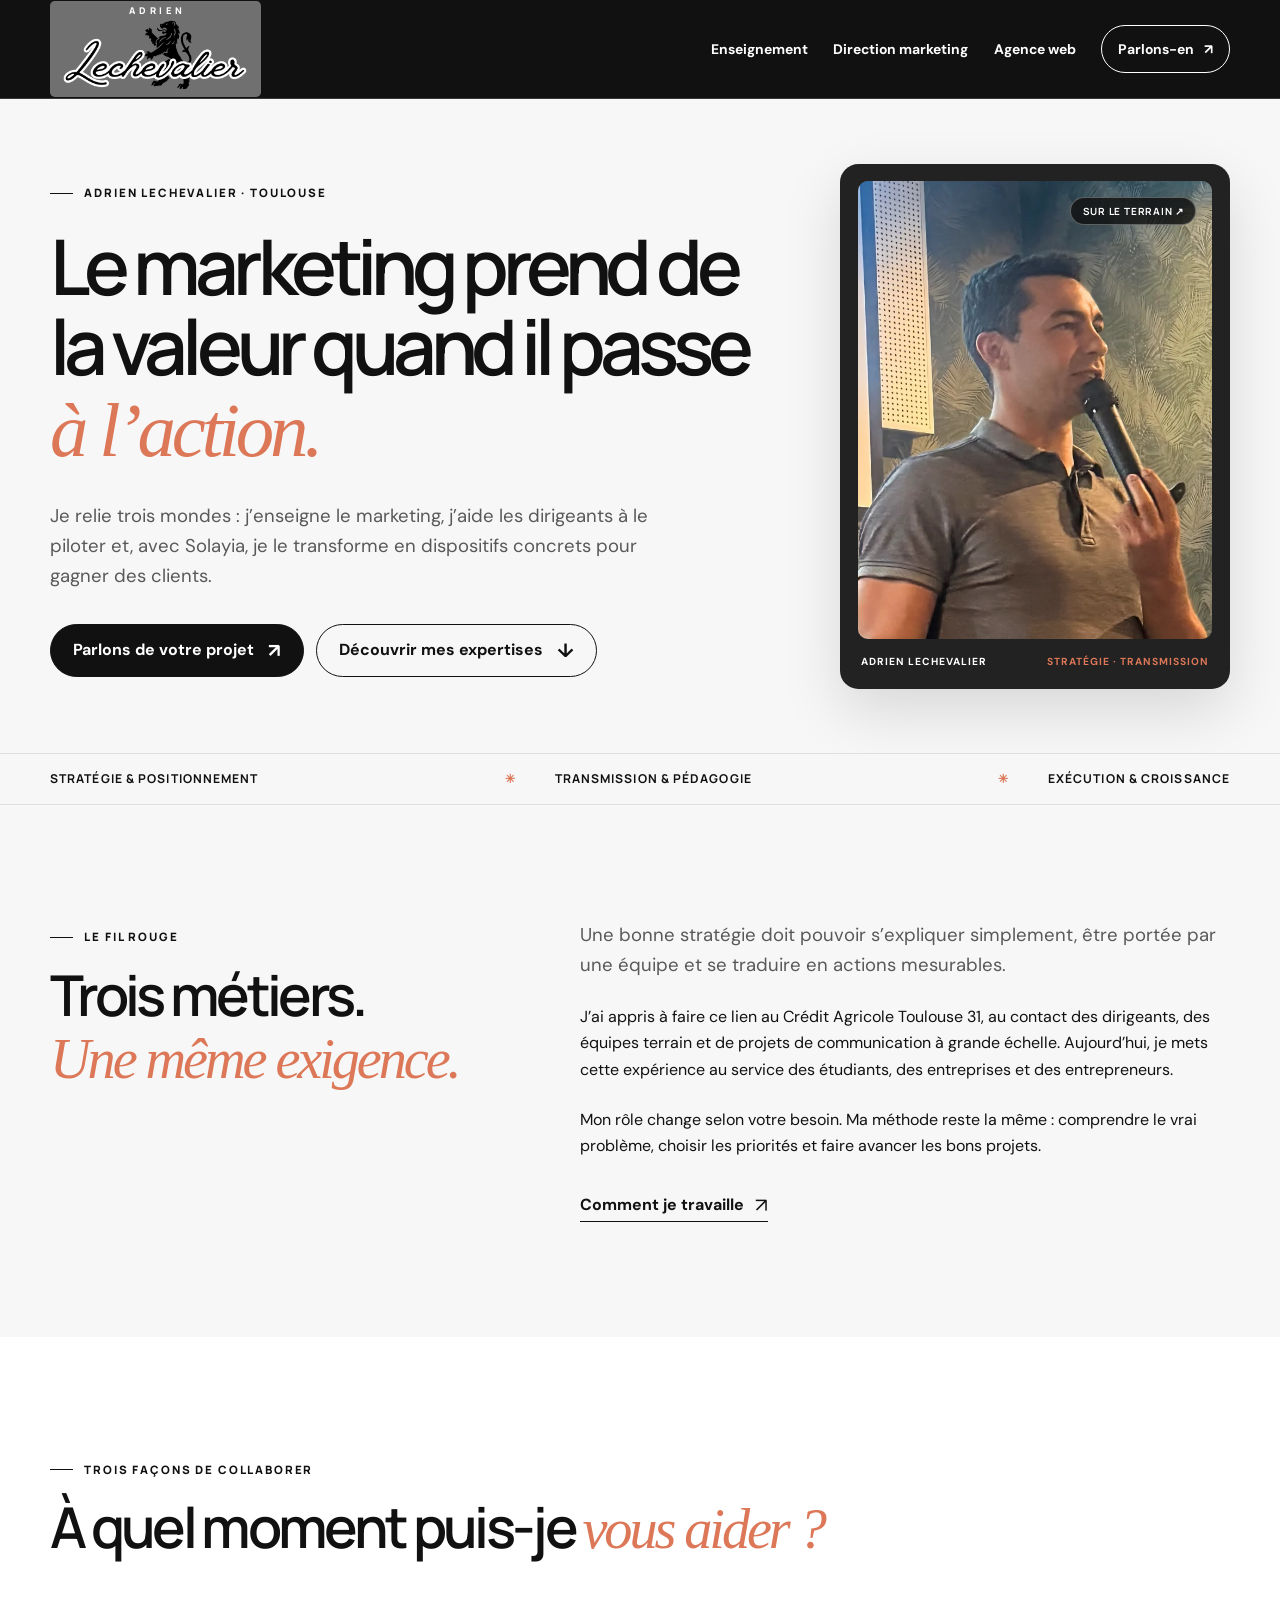
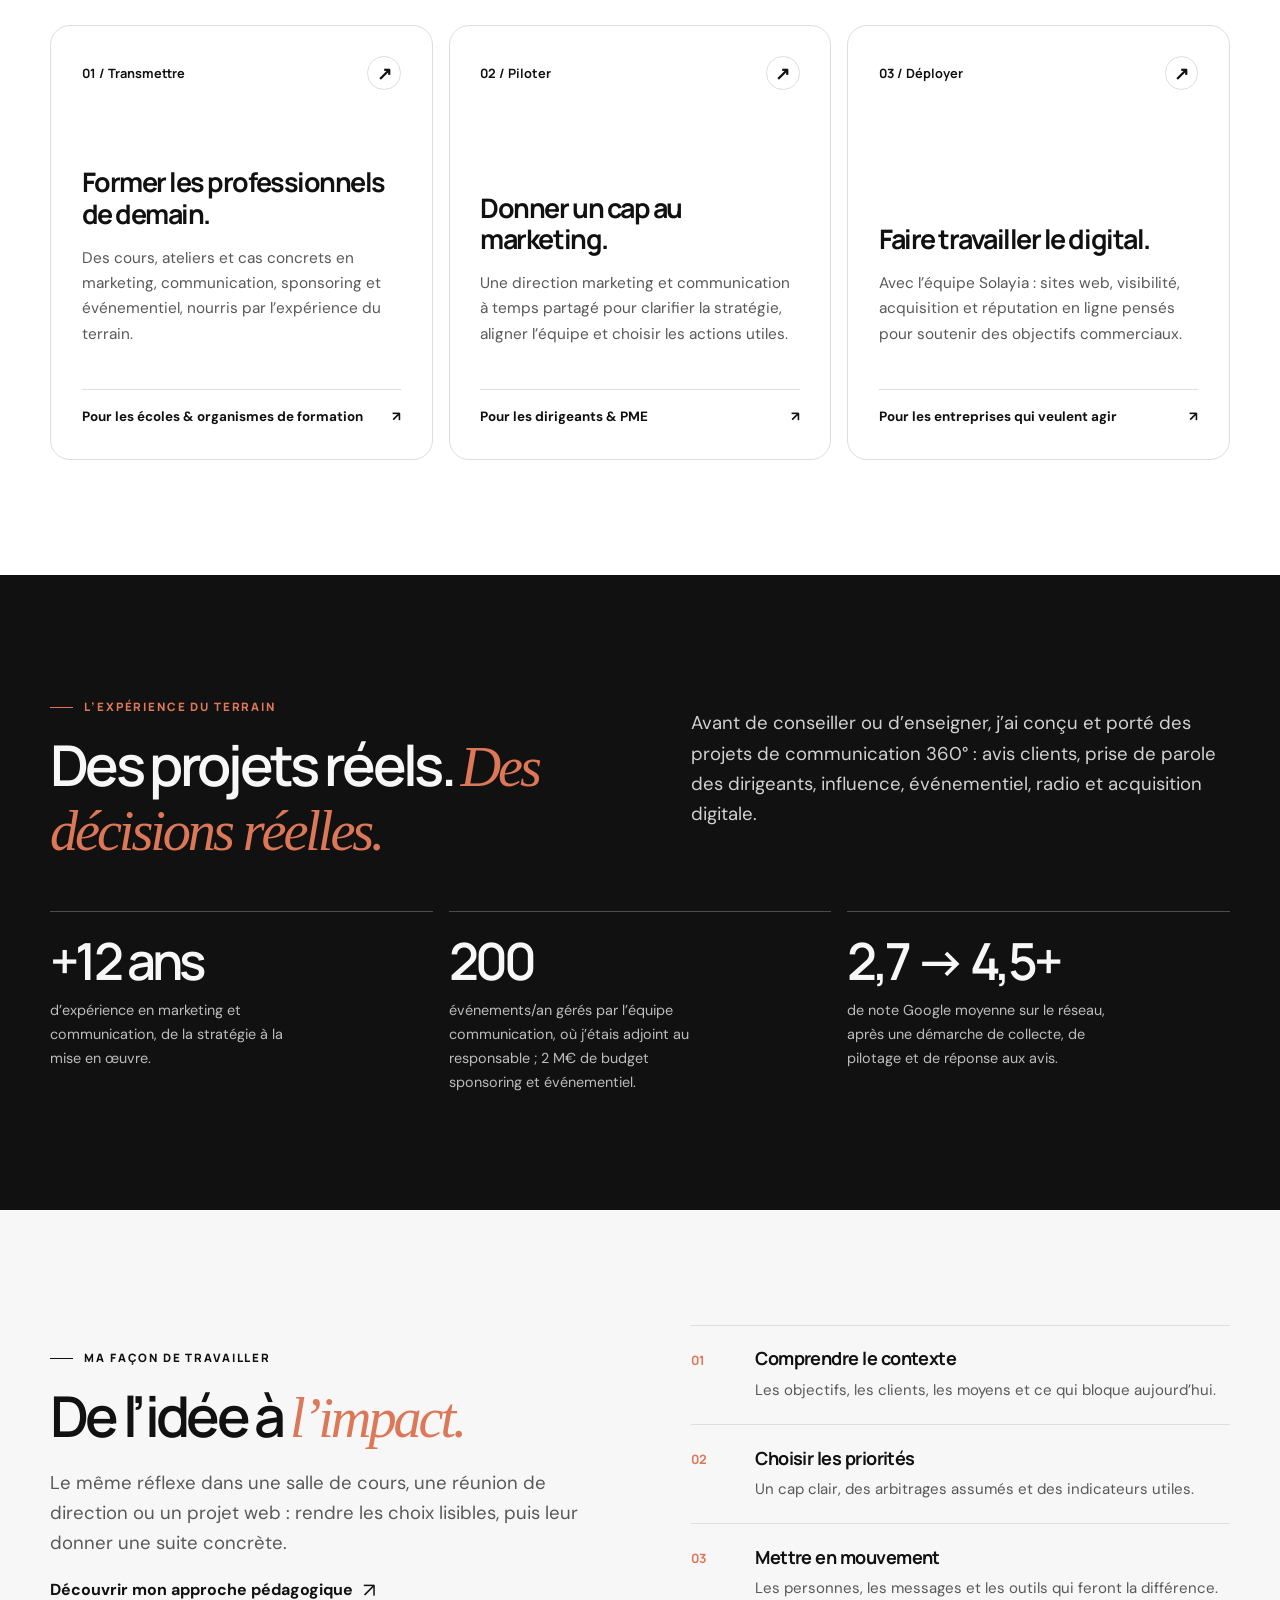
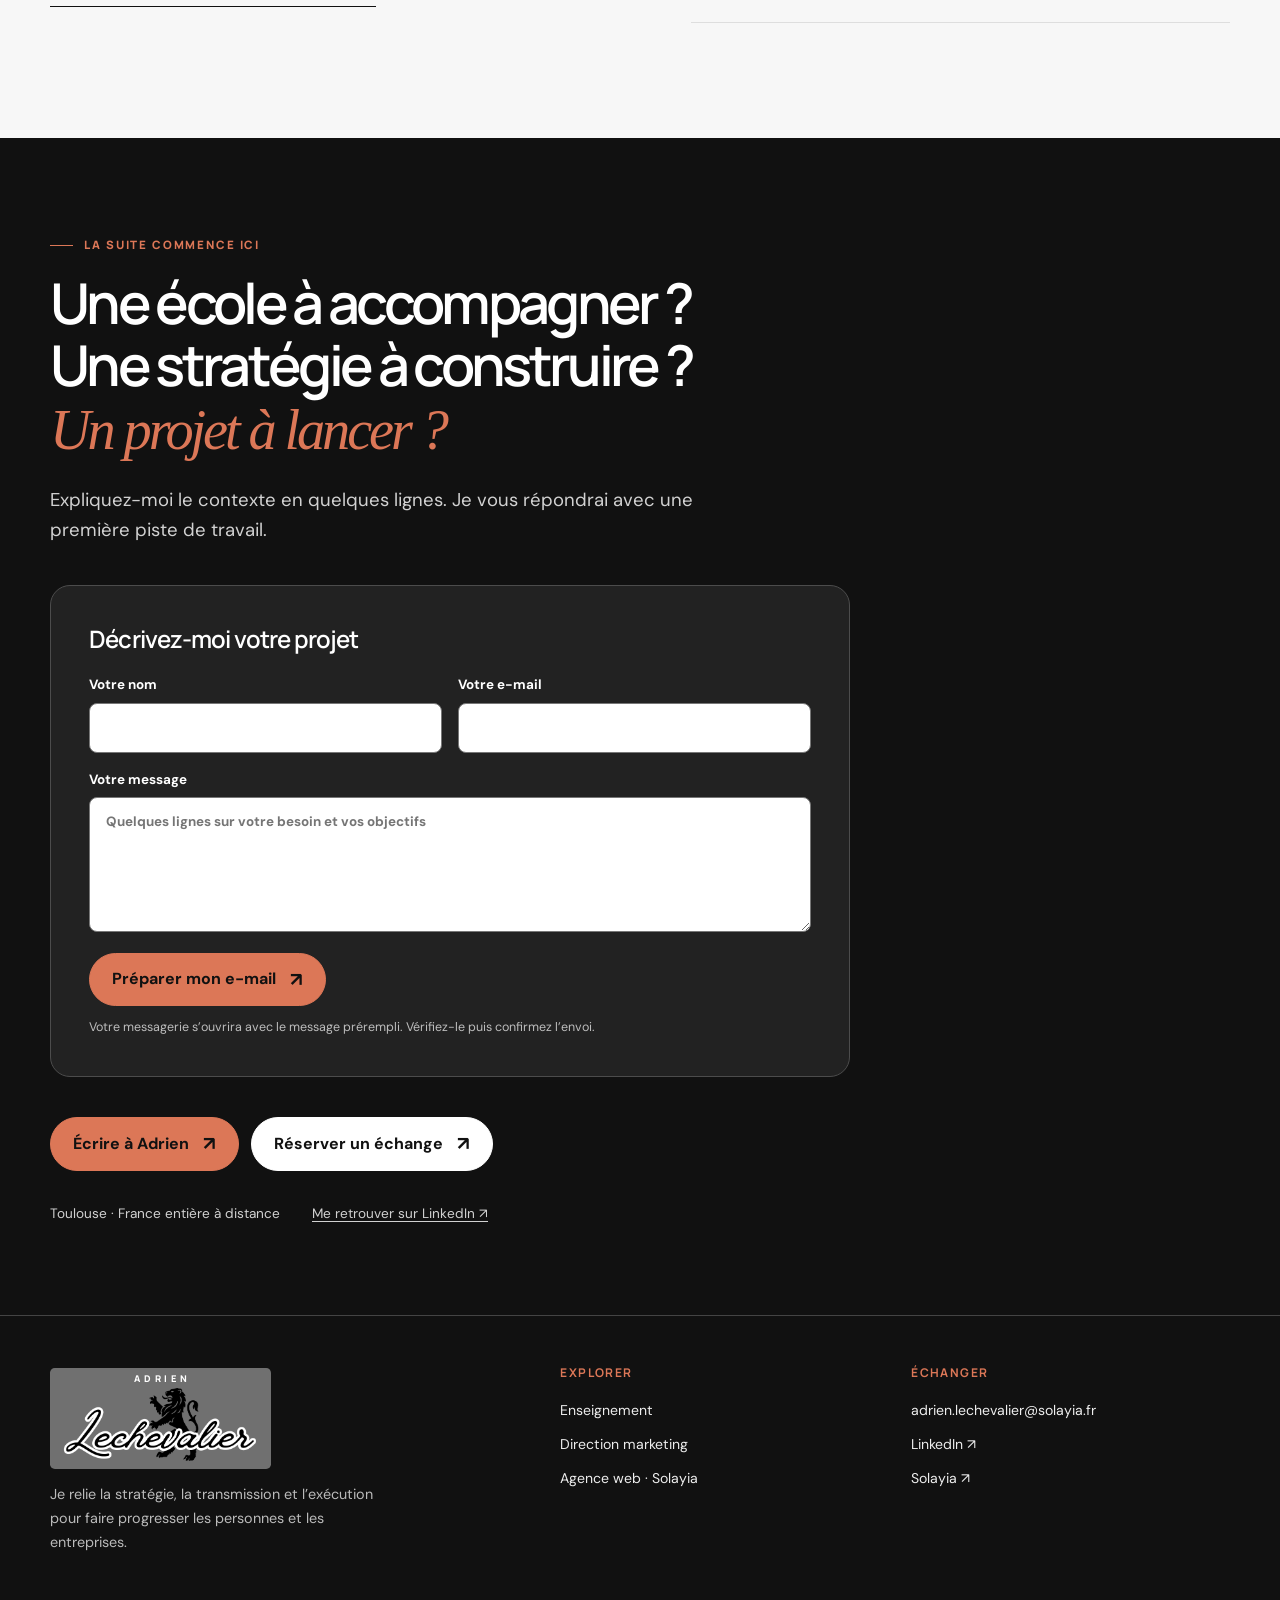
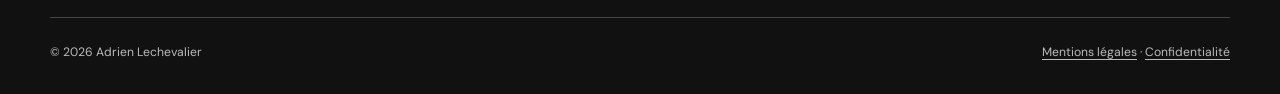
==== index.html @ 9084b044 "Forcer le chargement du style premium sur toutes les pages" ====
<!doctype html>
<html lang="fr">
<head>
  <meta charset="utf-8">
  <meta name="viewport" content="width=device-width, initial-scale=1">
  <meta name="theme-color" content="#f7f7f7">
  <meta name="description" content="Adrien Lechevalier : enseignant en marketing et communication, directeur marketing externalisé et cofondateur de l'agence web Solayia à Toulouse. Une stratégie qui se transmet et se concrétise.">
  <meta property="og:type" content="website">
  <meta property="og:title" content="Adrien Lechevalier — stratégie, transmission, exécution">
  <meta property="og:description" content="Enseignement, direction marketing externalisée et agence web : trois façons de faire avancer votre marketing.">
  <title>Adrien Lechevalier — Enseignant, directeur marketing externalisé & Solayia</title>
  <link rel="icon" type="image/png" href="assets/favicon.png">
  <link rel="preconnect" href="https://fonts.googleapis.com">
  <link rel="preconnect" href="https://fonts.gstatic.com" crossorigin>
  <link rel="stylesheet" href="styles.css?v=20260929-2">
  <script defer src="script.js"></script>
  <script type="application/ld+json">{"@context":"https://schema.org","@type":"Person","name":"Adrien Lechevalier","jobTitle":"Enseignant en marketing et directeur marketing externalisé","email":"adrien.lechevalier@solayia.fr","address":{"@type":"PostalAddress","addressLocality":"Toulouse","addressCountry":"FR"},"worksFor":{"@type":"Organization","name":"Solayia","url":"https://solayia.fr/"},"sameAs":["https://fr.linkedin.com/in/adrien-lechevalier"]}</script>
</head>
<body>
  <a class="skip-link" href="#contenu">Aller au contenu</a>
  <header class="site-header">
    <div class="container nav-wrap">
      <a class="brand" href="index.html" aria-label="Adrien Lechevalier, accueil"><span class="brand-lockup"><span class="brand-prefix">ADRIEN</span><img class="brand-logo" src="assets/logo-adrien-lechevalier.png" alt="" width="1243" height="500"></span></a>
      <nav class="desktop-nav" aria-label="Navigation principale">
        <a href="enseignant.html">Enseignement</a><a href="direction-marketing.html">Direction marketing</a><a href="agence-web.html">Agence web</a><a class="nav-cta" href="mailto:adrien.lechevalier@solayia.fr?subject=Echange%20depuis%20le%20site%20Adrien%20Lechevalier">Parlons-en <span aria-hidden="true">↗</span></a>
      </nav>
      <button class="menu-toggle" type="button" aria-label="Ouvrir le menu" aria-controls="menu-mobile" aria-expanded="false"><span></span></button>
    </div>
    <nav class="mobile-nav" id="menu-mobile" aria-label="Navigation mobile"><a href="index.html" aria-current="page">Accueil</a><a href="enseignant.html">Enseignement</a><a href="direction-marketing.html">Direction marketing</a><a href="agence-web.html">Agence web</a><a href="mailto:adrien.lechevalier@solayia.fr?subject=Echange%20depuis%20le%20site">Parlons de votre projet ↗</a></nav>
  </header>

  <main id="contenu">
    <section class="hero">
      <div class="container hero-grid">
        <div class="hero-copy">
          <span class="eyebrow">Adrien Lechevalier · Toulouse</span>
          <h1 class="display">Le marketing prend de la valeur quand il passe <em>à l’action.</em></h1>
          <p class="lead">Je relie trois mondes : j’enseigne le marketing, j’aide les dirigeants à le piloter et, avec Solayia, je le transforme en dispositifs concrets pour gagner des clients.</p>
          <div class="button-row"><a class="button" href="mailto:adrien.lechevalier@solayia.fr?subject=Parlons%20de%20mon%20projet">Parlons de votre projet <span class="arrow" aria-hidden="true">↗</span></a><a class="button button--outline" href="#expertises">Découvrir mes expertises <span class="arrow" aria-hidden="true">↓</span></a></div>
        </div>
        <div class="hero-art"><div class="portrait-frame"><img class="hero-portrait" src="assets/portrait-adrien-lechevalier.webp" alt="Adrien Lechevalier intervenant lors d’une conférence" width="796" height="2048" fetchpriority="high"><span class="portrait-tag">Sur le terrain ↗</span></div><div class="portrait-caption"><span>Adrien Lechevalier</span><span>Stratégie · Transmission</span></div></div>
      </div>
    </section>
    <div class="ticker"><div class="container ticker-inner"><span>Stratégie & positionnement</span><span>Transmission & pédagogie</span><span>Exécution & croissance</span></div></div>

    <section class="section" aria-labelledby="fil-rouge">
      <div class="container intro-grid">
        <div><span class="eyebrow">Le fil rouge</span><h2 class="section-title" id="fil-rouge">Trois métiers.<br><em>Une même exigence.</em></h2></div>
        <div><p class="lead">Une bonne stratégie doit pouvoir s’expliquer simplement, être portée par une équipe et se traduire en actions mesurables.</p><p>J’ai appris à faire ce lien au Crédit Agricole Toulouse 31, au contact des dirigeants, des équipes terrain et de projets de communication à grande échelle. Aujourd’hui, je mets cette expérience au service des étudiants, des entreprises et des entrepreneurs.</p><p>Mon rôle change selon votre besoin. Ma méthode reste la même : comprendre le vrai problème, choisir les priorités et faire avancer les bons projets.</p><a class="text-link" href="direction-marketing.html">Comment je travaille <span class="arrow" aria-hidden="true">↗</span></a></div>
      </div>
    </section>

    <section class="section surface" id="expertises" aria-labelledby="expertises-titre">
      <div class="container"><span class="eyebrow">Trois façons de collaborer</span><h2 class="section-title" id="expertises-titre">À quel moment puis-je <em>vous aider ?</em></h2><div class="work-grid">
        <a class="work-card" href="enseignant.html"><span class="card-number">01 / Transmettre <span class="card-arrow" aria-hidden="true">↗</span></span><h3>Former les professionnels de demain.</h3><p>Des cours, ateliers et cas concrets en marketing, communication, sponsoring et événementiel, nourris par l’expérience du terrain.</p><span class="card-footer">Pour les écoles & organismes de formation <span aria-hidden="true">↗</span></span></a>
        <a class="work-card" href="direction-marketing.html"><span class="card-number">02 / Piloter <span class="card-arrow" aria-hidden="true">↗</span></span><h3>Donner un cap au marketing.</h3><p>Une direction marketing et communication à temps partagé pour clarifier la stratégie, aligner l’équipe et choisir les actions utiles.</p><span class="card-footer">Pour les dirigeants & PME <span aria-hidden="true">↗</span></span></a>
        <a class="work-card" href="agence-web.html"><span class="card-number">03 / Déployer <span class="card-arrow" aria-hidden="true">↗</span></span><h3>Faire travailler le digital.</h3><p>Avec l’équipe Solayia : sites web, visibilité, acquisition et réputation en ligne pensés pour soutenir des objectifs commerciaux.</p><span class="card-footer">Pour les entreprises qui veulent agir <span aria-hidden="true">↗</span></span></a>
      </div></div>
    </section>

    <section class="section dark" aria-labelledby="terrain">
      <div class="container"><div class="split"><div><span class="eyebrow">L’expérience du terrain</span><h2 class="section-title" id="terrain">Des projets réels. <em>Des décisions réelles.</em></h2></div><p class="lead">Avant de conseiller ou d’enseigner, j’ai conçu et porté des projets de communication 360° : avis clients, prise de parole des dirigeants, influence, événementiel, radio et acquisition digitale.</p></div><div class="evidence-grid"><div class="evidence"><strong>+12 ans</strong><span>d’expérience en marketing et communication, de la stratégie à la mise en œuvre.</span></div><div class="evidence"><strong>200</strong><span>événements/an gérés par l’équipe communication, où j’étais adjoint au responsable ; 2 M€ de budget sponsoring et événementiel.</span></div><div class="evidence"><strong>2,7 → 4,5+</strong><span>de note Google moyenne sur le réseau, après une démarche de collecte, de pilotage et de réponse aux avis.</span></div></div>
    </section>

    <section class="section" aria-labelledby="methode"><div class="container split split--align"><div><span class="eyebrow">Ma façon de travailler</span><h2 class="section-title" id="methode">De l’idée à <em>l’impact.</em></h2><p class="lead">Le même réflexe dans une salle de cours, une réunion de direction ou un projet web : rendre les choix lisibles, puis leur donner une suite concrète.</p><a class="text-link" href="enseignant.html">Découvrir mon approche pédagogique <span class="arrow" aria-hidden="true">↗</span></a></div><ol class="steps"><li><div><h3>Comprendre le contexte</h3><p>Les objectifs, les clients, les moyens et ce qui bloque aujourd’hui.</p></div></li><li><div><h3>Choisir les priorités</h3><p>Un cap clair, des arbitrages assumés et des indicateurs utiles.</p></div></li><li><div><h3>Mettre en mouvement</h3><p>Les personnes, les messages et les outils qui feront la différence.</p></div></li></ol></div></section>

    <section class="contact-band dark-band" aria-labelledby="contact"><div class="container"><span class="eyebrow">La suite commence ici</span><h2 class="section-title" id="contact">Une école à accompagner ?<br>Une stratégie à construire ?<br><em>Un projet à lancer ?</em></h2><p class="lead">Expliquez-moi le contexte en quelques lignes. Je vous répondrai avec une première piste de travail.</p><form class="contact-form" data-contact-form data-subject="Demande depuis le site Adrien Lechevalier" action="mailto:adrien.lechevalier@solayia.fr" method="post" enctype="text/plain">
  <h3>Décrivez-moi votre projet</h3>
  <div class="contact-fields">
    <label for="contact-nom">Votre nom<input id="contact-nom" name="Nom" autocomplete="name" required maxlength="120"></label>
    <label for="contact-email">Votre e-mail<input id="contact-email" name="Email" type="email" autocomplete="email" required maxlength="200"></label>
    <label class="full" for="contact-message">Votre message<textarea id="contact-message" name="Message" required maxlength="4000" placeholder="Quelques lignes sur votre besoin et vos objectifs"></textarea></label>
  </div>
  <button class="button button--accent" type="submit">Préparer mon e-mail <span class="arrow" aria-hidden="true">↗</span></button>
  <p class="form-note">Votre messagerie s’ouvrira avec le message prérempli. Vérifiez-le puis confirmez l’envoi.</p>
</form><div class="button-row"><a class="button button--accent" href="mailto:adrien.lechevalier@solayia.fr?subject=Projet%20depuis%20le%20site%20Adrien%20Lechevalier">Écrire à Adrien <span class="arrow" aria-hidden="true">↗</span></a><a class="button button--light" href="https://calendar.app.google/M3RFtpdJPuUSrRJf7" target="_blank" rel="noopener noreferrer">Réserver un échange <span class="arrow" aria-hidden="true">↗</span></a></div><div class="contact-meta"><span>Toulouse · France entière à distance</span><a href="https://fr.linkedin.com/in/adrien-lechevalier" target="_blank" rel="noopener noreferrer">Me retrouver sur LinkedIn ↗</a></div></div></section>
  </main>

  <footer class="site-footer"><div class="container"><div class="footer-grid"><div class="footer-brand"><span class="footer-lockup"><span class="brand-prefix">ADRIEN</span><img class="footer-logo" src="assets/logo-adrien-lechevalier.png" alt="Adrien Lechevalier" width="1243" height="500" loading="lazy"></span><p>Je relie la stratégie, la transmission et l’exécution pour faire progresser les personnes et les entreprises.</p></div><div><h3>Explorer</h3><ul><li><a href="enseignant.html">Enseignement</a></li><li><a href="direction-marketing.html">Direction marketing</a></li><li><a href="agence-web.html">Agence web · Solayia</a></li></ul></div><div><h3>Échanger</h3><ul><li><a href="mailto:adrien.lechevalier@solayia.fr">adrien.lechevalier@solayia.fr</a></li><li><a href="https://fr.linkedin.com/in/adrien-lechevalier" target="_blank" rel="noopener noreferrer">LinkedIn ↗</a></li><li><a href="https://solayia.fr/" target="_blank" rel="noopener noreferrer">Solayia ↗</a></li></ul></div></div><div class="footer-bottom"><span>© <span data-year>2026</span> Adrien Lechevalier</span><span><a href="mentions-legales.html">Mentions légales</a> · <a href="confidentialite.html">Confidentialité</a></span></div></div></footer>
</body>
</html>
---- styles.css ----
@import url('https://fonts.googleapis.com/css2?family=DM+Sans:wght@400;500;600;700&family=Manrope:wght@400;500;600;700;800&display=swap');

:root {
  color-scheme: light;
  --ink: #111111;
  --muted: #595959;
  --paper: #f7f7f7;
  --white: #ffffff;
  --line: #dedede;
  --accent: #dc7757;
  --serif: Georgia, 'Times New Roman', serif;
  --sans: 'DM Sans', Arial, sans-serif;
  --heading: 'Manrope', Arial, sans-serif;
  --radius: 1.25rem;
}

*, *::before, *::after { box-sizing: border-box; }
html { scroll-behavior: smooth; scroll-padding-top: 7rem; }
body { margin: 0; background: var(--paper); color: var(--ink); font: 400 1rem/1.65 var(--sans); -webkit-font-smoothing: antialiased; }
body.menu-open { overflow: hidden; }
button, input, textarea { font: inherit; }
a { color: inherit; }
img, svg { display: block; max-width: 100%; }
::selection { background: var(--accent); color: var(--ink); }
:focus-visible { outline: 3px solid var(--accent); outline-offset: 4px; }
.skip-link { position: absolute; top: -5rem; left: 1rem; z-index: 100; padding: .6rem 1rem; background: var(--ink); color: white; }
.skip-link:focus { top: 1rem; }
.container { width: min(100% - 3rem, 1180px); margin-inline: auto; }
.narrow { max-width: 840px; }
.section { padding-block: clamp(5rem, 9vw, 8.75rem); }
.section-sm { padding-block: clamp(4rem, 6vw, 6rem); }
.surface { background: var(--white); }
.dark { background: var(--ink); color: var(--paper); }
.dark-band { background: var(--ink); color: var(--white); }
.eyebrow { display: inline-flex; align-items: center; gap: .7rem; color: var(--ink); font: 800 .72rem/1.4 var(--heading); text-transform: uppercase; letter-spacing: .16em; }
.eyebrow::before { content: ''; flex: none; width: 1.45rem; height: 1px; background: currentColor; }
.dark .eyebrow, .dark-band .eyebrow { color: var(--accent); }
.display { margin: 0; font: 600 clamp(3.45rem, 6vw, 5.8rem)/1.045 var(--heading); letter-spacing: -.077em; }
.display em, .section-title em { font-family: var(--serif); font-weight: 400; letter-spacing: -.055em; }
.display em { color: var(--accent); }
.section-title { margin: 1.1rem 0 0; font: 600 clamp(2.6rem, 4.4vw, 4.9rem)/1.11 var(--heading); letter-spacing: -.065em; }
.section-title em { color: var(--accent); }
.dark .section-title em, .dark-band .section-title em { color: var(--accent); }
.lead { font-size: clamp(1.1rem, 1.45vw, 1.27rem); line-height: 1.62; color: var(--muted); }
.dark .lead, .dark-band .lead { color: #d1d1d1; }
.small { font-size: .9rem; }
.muted { color: var(--muted); }
.dark .muted, .dark-band .muted { color: #bdbdbd; }
.text-link { display: inline-flex; align-items: center; gap: .65rem; text-decoration: none; font-weight: 700; border-bottom: 1px solid currentColor; padding-bottom: .16rem; transition: gap .2s; }
.text-link:hover { gap: 1rem; }
.text-link .arrow { font-size: 1.25rem; font-weight: 400; line-height: 1; }
.button { display: inline-flex; justify-content: center; align-items: center; gap: .9rem; padding: .95rem 1.35rem; border: 1px solid var(--ink); border-radius: 100px; background: var(--ink); color: var(--white); font-weight: 700; line-height: 1.3; text-decoration: none; transition: background .2s, border-color .2s, color .2s, transform .2s; }
.button:hover { background: var(--accent); border-color: var(--accent); color: var(--ink); transform: translateY(-2px); }
.button--outline { background: transparent; color: var(--ink); }
.button--outline:hover { background: var(--ink); color: var(--white); border-color: var(--ink); }
.button--accent { background: var(--accent); border-color: var(--accent); color: var(--ink); }
.button--accent:hover { background: var(--white); border-color: var(--white); }
.button--light { background: var(--white); border-color: var(--white); color: var(--ink); }
.button--light:hover { background: var(--accent); border-color: var(--accent); }
.button .arrow { font-size: 1.2rem; line-height: 1; }
.button-row { display: flex; flex-wrap: wrap; align-items: center; gap: .8rem; }

/* Navigation */
.site-header { position: relative; z-index: 20; background: var(--ink); color: var(--white); border-bottom: 1px solid #383838; }
.nav-wrap { min-height: 98px; display: flex; align-items: center; justify-content: space-between; gap: 2rem; }
.brand { display: flex; align-items: center; gap: .8rem; text-decoration: none; flex-shrink: 0; }
.brand-lockup, .footer-lockup { display: inline-flex; flex-direction: column; align-items: center; line-height: 1; }
.brand-lockup { padding: .35rem .65rem .25rem; background: #707070; border-radius: .3rem; }
.brand-prefix { display: block; margin-bottom: .1rem; padding-left: .4em; color: var(--white); font: 800 .58rem/1 var(--heading); letter-spacing: .4em; }
.brand-logo { display: block; width: 190px; height: auto; }
.desktop-nav { display: flex; align-items: center; gap: clamp(1rem, 2vw, 2.3rem); }
.desktop-nav a, .mobile-nav a { font-size: .87rem; font-weight: 700; text-decoration: none; }
.desktop-nav a:not(.nav-cta) { position: relative; white-space: nowrap; }
.desktop-nav a:not(.nav-cta)::after { content: ''; position: absolute; bottom: -.35rem; left: 0; right: 100%; height: 1px; background: currentColor; transition: right .2s; }
.desktop-nav a:not(.nav-cta):hover::after, .desktop-nav a[aria-current='page']::after { right: 0; }
.nav-cta { display: inline-flex; align-items: center; gap: .6rem; border: 1px solid var(--white); border-radius: 100px; padding: .7rem 1rem; white-space: nowrap; }
.nav-cta:hover { background: var(--white); color: var(--ink); }
.menu-toggle { display: none; width: 2.8rem; height: 2.8rem; align-items: center; justify-content: center; border: 1px solid var(--white); border-radius: 50%; background: none; color: var(--white); cursor: pointer; }
.menu-toggle span, .menu-toggle span::before, .menu-toggle span::after { display: block; width: 1.15rem; height: 1.5px; background: currentColor; position: relative; transition: transform .2s; }
.menu-toggle span::before, .menu-toggle span::after { content: ''; position: absolute; left: 0; }
.menu-toggle span::before { top: -.38rem; }
.menu-toggle span::after { top: .38rem; }
.menu-toggle[aria-expanded='true'] span { background: transparent; }
.menu-toggle[aria-expanded='true'] span::before { top: 0; transform: rotate(45deg); background: var(--white); }
.menu-toggle[aria-expanded='true'] span::after { top: 0; transform: rotate(-45deg); background: var(--white); }
.mobile-nav { display: none; }

/* Home hero */
.hero { overflow: hidden; }
.hero-grid { display: grid; grid-template-columns: minmax(0, 1.3fr) minmax(320px, .7fr); align-items: center; gap: clamp(2rem, 4vw, 5rem); min-height: 640px; }
.hero-copy { padding: clamp(4.5rem, 6vw, 6rem) 0; position: relative; z-index: 1; }
.hero-copy .display { max-width: 850px; margin-top: 1.5rem; }
.hero-copy .lead { max-width: 650px; margin: 1.9rem 0 2rem; }
.hero-art { width: 100%; max-width: 390px; height: 525px; margin: 3rem 0 3rem auto; padding: 1.1rem; display: flex; flex-direction: column; background: #222; color: var(--white); border-radius: 1.15rem; box-shadow: 0 22px 60px rgba(0,0,0,.13); }
.portrait-frame { position: relative; flex: 1; min-height: 0; overflow: hidden; border-radius: .62rem; background: #57534d; }
.hero-portrait { width: 100%; height: 100%; object-fit: cover; object-position: 52% 8%; transform: scale(1.22); transform-origin: 52% 18%; }
.portrait-tag { position: absolute; top: 1rem; right: 1rem; padding: .4rem .7rem; border: 1px solid rgba(255,255,255,.3); border-radius: 100px; background: rgba(17,17,17,.82); color: #fff; font: 700 .62rem/1.3 var(--heading); letter-spacing: .08em; text-transform: uppercase; }
.portrait-caption { display: flex; justify-content: space-between; align-items: center; gap: 1rem; padding: 1rem .2rem .1rem; color: var(--white); font-size: .64rem; line-height: 1.4; text-transform: uppercase; letter-spacing: .1em; font-weight: 700; }
.portrait-caption span:last-child { color: var(--accent); text-align: right; }
.ticker { border-top: 1px solid var(--line); border-bottom: 1px solid var(--line); }
.ticker-inner { display: flex; justify-content: space-between; gap: 1.5rem; padding-block: 1rem; font: 700 .76rem/1.4 var(--heading); text-transform: uppercase; letter-spacing: .09em; }
.ticker-inner span + span::before { content: '✳'; margin-right: clamp(1rem, 3vw, 3rem); color: var(--accent); }

/* Layout blocks */
.intro-grid { display: grid; grid-template-columns: .78fr 1.22fr; gap: clamp(3rem, 9vw, 9rem); align-items: start; }
.intro-grid .lead { margin-top: 0; }
.intro-grid p { max-width: 670px; }
.intro-grid p + p { margin-top: 1.5rem; }
.intro-grid .text-link { margin-top: 1rem; }
.work-grid { display: grid; grid-template-columns: repeat(3, 1fr); gap: 1rem; margin-top: clamp(2.5rem, 5vw, 4rem); }
.work-card { display: flex; flex-direction: column; min-height: 435px; padding: clamp(1.5rem, 2.4vw, 2.5rem); border: 1px solid var(--line); border-radius: var(--radius); background: var(--white); text-decoration: none; transition: transform .2s, border-color .2s, box-shadow .2s; }
.work-card:hover { transform: translateY(-6px); border-color: var(--accent); box-shadow: 0 18px 45px rgba(0,0,0,.08); }
.card-number { display: flex; align-items: center; justify-content: space-between; font: 700 .8rem var(--heading); color: var(--ink); }
.card-number .card-arrow { display: grid; place-items: center; width: 2.1rem; height: 2.1rem; border: 1px solid var(--line); border-radius: 50%; font-size: 1.1rem; }
.work-card h3 { margin: auto 0 1rem; font: 700 clamp(1.65rem, 2.1vw, 2.2rem)/1.18 var(--heading); letter-spacing: -.055em; }
.work-card p { margin: 0; color: var(--muted); font-size: .96rem; }
.work-card .card-footer { display: flex; justify-content: space-between; align-items: center; gap: .6rem; margin-top: 2.6rem; padding-top: 1rem; border-top: 1px solid var(--line); font-size: .84rem; font-weight: 700; }
.statement { padding: clamp(2rem, 5vw, 5rem); border: 1px solid var(--line); border-left: .4rem solid var(--accent); border-radius: var(--radius); background: var(--white); display: grid; grid-template-columns: .45fr 1.55fr; gap: 2rem; }
.statement .statement-mark { font: italic clamp(6rem, 12vw, 11rem)/.8 var(--serif); color: var(--accent); }
.statement blockquote { margin: 0; font: 500 clamp(1.7rem, 3.25vw, 3.25rem)/1.27 var(--heading); letter-spacing: -.055em; }
.statement .attribution { display: block; margin-top: 2rem; font: 700 .83rem var(--heading); letter-spacing: .02em; }
.evidence-grid { display: grid; grid-template-columns: repeat(3, 1fr); gap: 1rem; margin-top: 3rem; }
.evidence { padding-top: 1.4rem; border-top: 1px solid var(--line); }
.evidence strong { display: block; font: 600 clamp(2.7rem, 4vw, 4.5rem)/1.05 var(--heading); letter-spacing: -.07em; }
.evidence span { display: block; max-width: 260px; margin-top: .7rem; color: var(--muted); font-size: .9rem; }
.dark .evidence { border-color: #4c4c4c; }
.dark .evidence span { color: #bdbdbd; }
.eyeline { height: 1px; background: var(--line); margin-block: 2rem; }
.split { display: grid; grid-template-columns: 1fr 1fr; gap: clamp(3rem, 8vw, 8rem); align-items: start; }
.split--align { align-items: center; }
.split p:first-child { margin-top: 0; }
.tag-list { display: flex; flex-wrap: wrap; gap: .5rem; list-style: none; padding: 0; margin: 1.8rem 0 0; }
.tag-list li { padding: .45rem .85rem; border: 1px solid var(--line); border-radius: 100px; font-size: .8rem; font-weight: 700; }
.dark-band .tag-list li, .dark .tag-list li { border-color: #666; }
.steps { counter-reset: step; list-style: none; padding: 0; margin: 0; }
.steps li { counter-increment: step; display: grid; grid-template-columns: 3rem 1fr; gap: 1rem; padding: 1.3rem 0; border-top: 1px solid var(--line); }
.steps li:last-child { border-bottom: 1px solid var(--line); }
.steps li::before { content: '0' counter(step); padding-top: .3rem; color: var(--accent); font: 700 .8rem var(--heading); }
.steps h3 { margin: 0 0 .4rem; font: 700 1.13rem/1.4 var(--heading); letter-spacing: -.03em; }
.steps p { margin: 0; color: var(--muted); font-size: .94rem; }
.dark .steps li, .dark-band .steps li { border-color: #4c4c4c; }
.dark .steps li::before, .dark-band .steps li::before { color: var(--accent); }
.dark .steps p, .dark-band .steps p { color: #d1d1d1; }
.service-list { display: grid; grid-template-columns: repeat(2, 1fr); gap: 1rem; margin-top: 3rem; }
.service-item { padding: 1.7rem; border: 1px solid var(--line); border-radius: 1rem; }
.service-item .service-icon { display: grid; place-items: center; width: 2.2rem; height: 2.2rem; border-radius: 50%; background: var(--accent); font-size: 1.1rem; }
.service-item h3 { font: 700 1.13rem/1.4 var(--heading); letter-spacing: -.035em; margin: 1.4rem 0 .4rem; }
.service-item p { color: var(--muted); font-size: .92rem; margin: 0; }
.dark .service-item { border-color: #4c4c4c; }
.dark .service-item p { color: #bdbdbd; }
.callout { padding: clamp(2rem, 4vw, 4rem); border: 1px solid var(--line); border-radius: var(--radius); }
.callout h3 { margin: 0 0 .8rem; font: 700 clamp(1.5rem, 2.6vw, 2.4rem)/1.2 var(--heading); letter-spacing: -.05em; }
.callout p { margin: 0; color: var(--muted); }
.callout .button { margin-top: 1.5rem; }
.project-panel { border-radius: var(--radius); padding: clamp(2rem, 4vw, 4rem); background: var(--ink); color: white; }
.project-panel .small-title { font-size: .78rem; font-weight: 700; text-transform: uppercase; letter-spacing: .16em; color: var(--accent); }
.project-panel h3 { margin: 2rem 0 1rem; font: 600 clamp(1.85rem, 3vw, 3rem)/1.18 var(--heading); letter-spacing: -.055em; }
.project-panel p { color: #d1d1d1; }
.project-panel .text-link { margin-top: 1rem; }
.breadcrumbs { display: flex; flex-wrap: wrap; align-items: center; gap: .5rem; margin-bottom: 3rem; font-size: .78rem; color: var(--muted); }
.breadcrumbs a { text-decoration: none; }
.breadcrumbs a:hover { text-decoration: underline; }
.page-hero { padding: clamp(3rem, 6vw, 5rem) 0 clamp(5rem, 8vw, 8rem); }
.page-hero .display { max-width: 1010px; margin-top: 1.5rem; }
.page-hero .lead { max-width: 740px; margin: 1.8rem 0 2rem; }
.page-hero .microproof { margin-top: clamp(4rem, 7vw, 7rem); display: flex; flex-wrap: wrap; align-items: center; gap: 1.2rem 2rem; padding-top: 1.5rem; border-top: 1px solid var(--line); color: var(--muted); font: 700 .78rem var(--heading); text-transform: uppercase; letter-spacing: .04em; }
.page-hero .microproof span { display: inline-flex; align-items: center; gap: .7rem; }
.page-hero .microproof span::before { content: ''; width: .35rem; height: .35rem; background: var(--accent); border-radius: 50%; }
.metric-spotlight { display: grid; grid-template-columns: 1.1fr .9fr; gap: clamp(2rem, 6vw, 6rem); align-items: center; }
.metric-box { padding: clamp(2rem, 4vw, 4rem); background: var(--white); color: var(--ink); border-top: .4rem solid var(--accent); border-radius: var(--radius); }
.metric-box strong { display: block; font: 600 clamp(3.6rem, 7vw, 7rem)/1 var(--heading); letter-spacing: -.08em; }
.metric-box p { max-width: 320px; font-size: 1rem; }
.check-list { padding: 0; list-style: none; margin: 1.5rem 0 0; }
.check-list li { display: flex; align-items: baseline; gap: .75rem; padding: .7rem 0; border-bottom: 1px solid var(--line); font-size: .96rem; }
.check-list li::before { content: '↗'; color: var(--accent); font-size: 1.1rem; }
.dark .check-list li, .dark-band .check-list li { border-color: #4c4c4c; }
.dark .check-list li::before, .dark-band .check-list li::before { color: var(--accent); }
.faq { max-width: 850px; margin: 2rem auto 0; }
.faq details { border-top: 1px solid var(--line); }
.faq details:last-child { border-bottom: 1px solid var(--line); }
.faq summary { cursor: pointer; list-style: none; position: relative; padding: 1.5rem 2rem 1.5rem 0; font: 700 1.05rem/1.4 var(--heading); letter-spacing: -.035em; }
.faq summary::-webkit-details-marker { display: none; }
.faq summary::after { content: '+'; position: absolute; right: .25rem; top: 1.35rem; font: 400 1.5rem/1 var(--sans); }
.faq details[open] summary::after { content: '−'; }
.faq details p { margin: 0 0 1.5rem; color: var(--muted); max-width: 720px; }
.contact-band { padding: clamp(4rem, 7vw, 7rem) 0; }
.contact-band .section-title { max-width: 950px; }
.contact-band .lead { max-width: 680px; margin: 1.5rem 0 2rem; }
.contact-meta { display: flex; flex-wrap: wrap; gap: .6rem 2rem; margin-top: 2rem; color: #d1d1d1; font-size: .85rem; }
.contact-meta a { text-underline-offset: 3px; }
.contact-form { max-width: 800px; margin: 2.5rem 0; padding: clamp(1.5rem, 3vw, 2.5rem); background: #222; border: 1px solid #4c4c4c; border-radius: var(--radius); }
.contact-form h3 { margin: 0 0 1.3rem; font: 600 1.5rem/1.2 var(--heading); letter-spacing: -.04em; }
.contact-fields { display: grid; grid-template-columns: 1fr 1fr; gap: 1rem; }
.contact-form label { display: flex; flex-direction: column; gap: .4rem; font-size: .84rem; font-weight: 700; }
.contact-form label.full { grid-column: 1 / -1; }
.contact-form input, .contact-form textarea { width: 100%; padding: .8rem 1rem; border: 1px solid #777; border-radius: .5rem; background: #fff; color: #111; }
.contact-form textarea { min-height: 135px; resize: vertical; }
.contact-form .button { margin-top: 1.3rem; cursor: pointer; }
.contact-form .form-note { margin: .7rem 0 0; color: #bdbdbd; font-size: .78rem; }
.site-footer { padding: 3rem 0 2rem; background: var(--ink); color: #eee; border-top: 1px solid #444; }
.footer-grid { display: grid; grid-template-columns: 1.5fr 1fr 1fr; gap: 2rem; padding-bottom: 3rem; }
.footer-brand { max-width: 340px; }
.footer-logo { width: 200px; height: auto; }
.footer-lockup { align-items: center; padding: .35rem .65rem .25rem; background: #707070; border-radius: .3rem; }
.footer-lockup .brand-prefix { color: var(--white); }
.footer-brand p { color: #bbb; font-size: .9rem; }
.footer-grid h3 { margin: 0 0 1rem; font: 700 .75rem var(--heading); text-transform: uppercase; letter-spacing: .12em; color: var(--accent); }
.footer-grid ul { list-style: none; padding: 0; margin: 0; }
.footer-grid li + li { margin-top: .5rem; }
.footer-grid a { color: inherit; text-decoration: none; font-size: .88rem; }
.footer-grid a:hover { text-decoration: underline; text-underline-offset: 3px; }
.footer-bottom { border-top: 1px solid #444; padding-top: 1.5rem; display: flex; justify-content: space-between; gap: 1rem; color: #bbb; font-size: .76rem; }
.footer-bottom a { color: inherit; text-underline-offset: 3px; }
.legal-page { max-width: 880px; }
.legal-page h2 { margin: 3rem 0 .75rem; font: 600 1.8rem/1.2 var(--heading); letter-spacing: -.04em; }
.legal-page p, .legal-page li { color: var(--muted); }
.legal-page a { color: var(--ink); text-underline-offset: 3px; }
.legal-page .legal-card { border: 1px solid var(--line); border-radius: var(--radius); background: var(--white); padding: clamp(1.5rem, 3vw, 2.5rem); }
.legal-page dl { display: grid; grid-template-columns: minmax(145px, .3fr) 1fr; gap: .65rem 1.5rem; margin: 0; }
.legal-page dt { font-weight: 700; }
.legal-page dd { margin: 0; }

@media (max-width: 1050px) {
  .desktop-nav { gap: 1rem; }
  .desktop-nav a { font-size: .77rem; }
  .brand-logo { width: 175px; }
  .hero-grid { grid-template-columns: minmax(0, 1.2fr) minmax(310px, .8fr); }
  .work-card { min-height: 440px; }
}
@media (max-width: 840px) {
  .nav-wrap { min-height: 88px; }
  .brand-logo { width: 160px; }
  .desktop-nav { display: none; }
  .menu-toggle { display: flex; }
  .mobile-nav { display: none; position: absolute; top: 100%; left: 0; right: 0; height: calc(100dvh - 88px); overflow-y: auto; padding: 2rem max(1.5rem, calc((100vw - 1180px) / 2)); background: var(--ink); color: var(--white); border-top: 1px solid #383838; box-shadow: 0 20px 40px #11111130; }
  .mobile-nav.open { display: flex; flex-direction: column; align-items: flex-start; gap: 1.4rem; }
  .mobile-nav a { font-size: 1.5rem; letter-spacing: -.04em; }
  .mobile-nav a:last-child { margin-top: 1rem; font-size: 1rem; }
  .hero-grid { grid-template-columns: 1fr; }
  .hero-copy { padding: 4.5rem 0 2.5rem; }
  .hero-art { max-width: 390px; height: 520px; margin: 0 auto 4rem; }
  .intro-grid { grid-template-columns: 1fr; gap: 2rem; }
  .work-grid { grid-template-columns: 1fr; }
  .work-card { min-height: 280px; }
  .work-card h3 { margin-top: 3rem; }
  .ticker-inner { justify-content: flex-start; flex-wrap: wrap; }
  .split { gap: 3rem; }
  .statement { grid-template-columns: 1fr; gap: .5rem; }
  .statement-mark { line-height: .7; }
}
@media (max-width: 640px) {
  .container { width: min(100% - 2rem, 1180px); }
  .display { font-size: clamp(3.1rem, 13vw, 5rem); letter-spacing: -.072em; }
  .section-title { font-size: clamp(2.45rem, 10vw, 3.5rem); }
  .hero-art { max-width: 340px; height: 455px; margin: 0 auto 3rem; }
  .portrait-caption { font-size: .56rem; }
  .hero-copy { padding: 4rem 0 2.5rem; }
  .ticker-inner span:nth-child(3) { display: none; }
  .ticker-inner span + span::before { margin-right: .8rem; }
  .split, .metric-spotlight { grid-template-columns: 1fr; }
  .service-list { grid-template-columns: 1fr; }
  .evidence-grid { grid-template-columns: 1fr; gap: 1.5rem; }
  .evidence { padding-top: 1rem; }
  .evidence strong { font-size: 3rem; }
  .page-hero .microproof { gap: .8rem 1.4rem; }
  .button-row .button { width: 100%; }
  .contact-fields { grid-template-columns: 1fr; }
  .contact-form label.full { grid-column: auto; }
  .legal-page dl { grid-template-columns: 1fr; gap: .2rem; }
  .legal-page dd + dt { margin-top: .7rem; }
  .footer-grid { grid-template-columns: 1fr 1fr; }
  .footer-brand { grid-column: 1 / -1; }
  .footer-bottom { flex-direction: column; }
}
@media (prefers-reduced-motion: reduce) {
  html { scroll-behavior: auto; }
  *, *::before, *::after { animation-duration: .01ms !important; transition-duration: .01ms !important; }
}
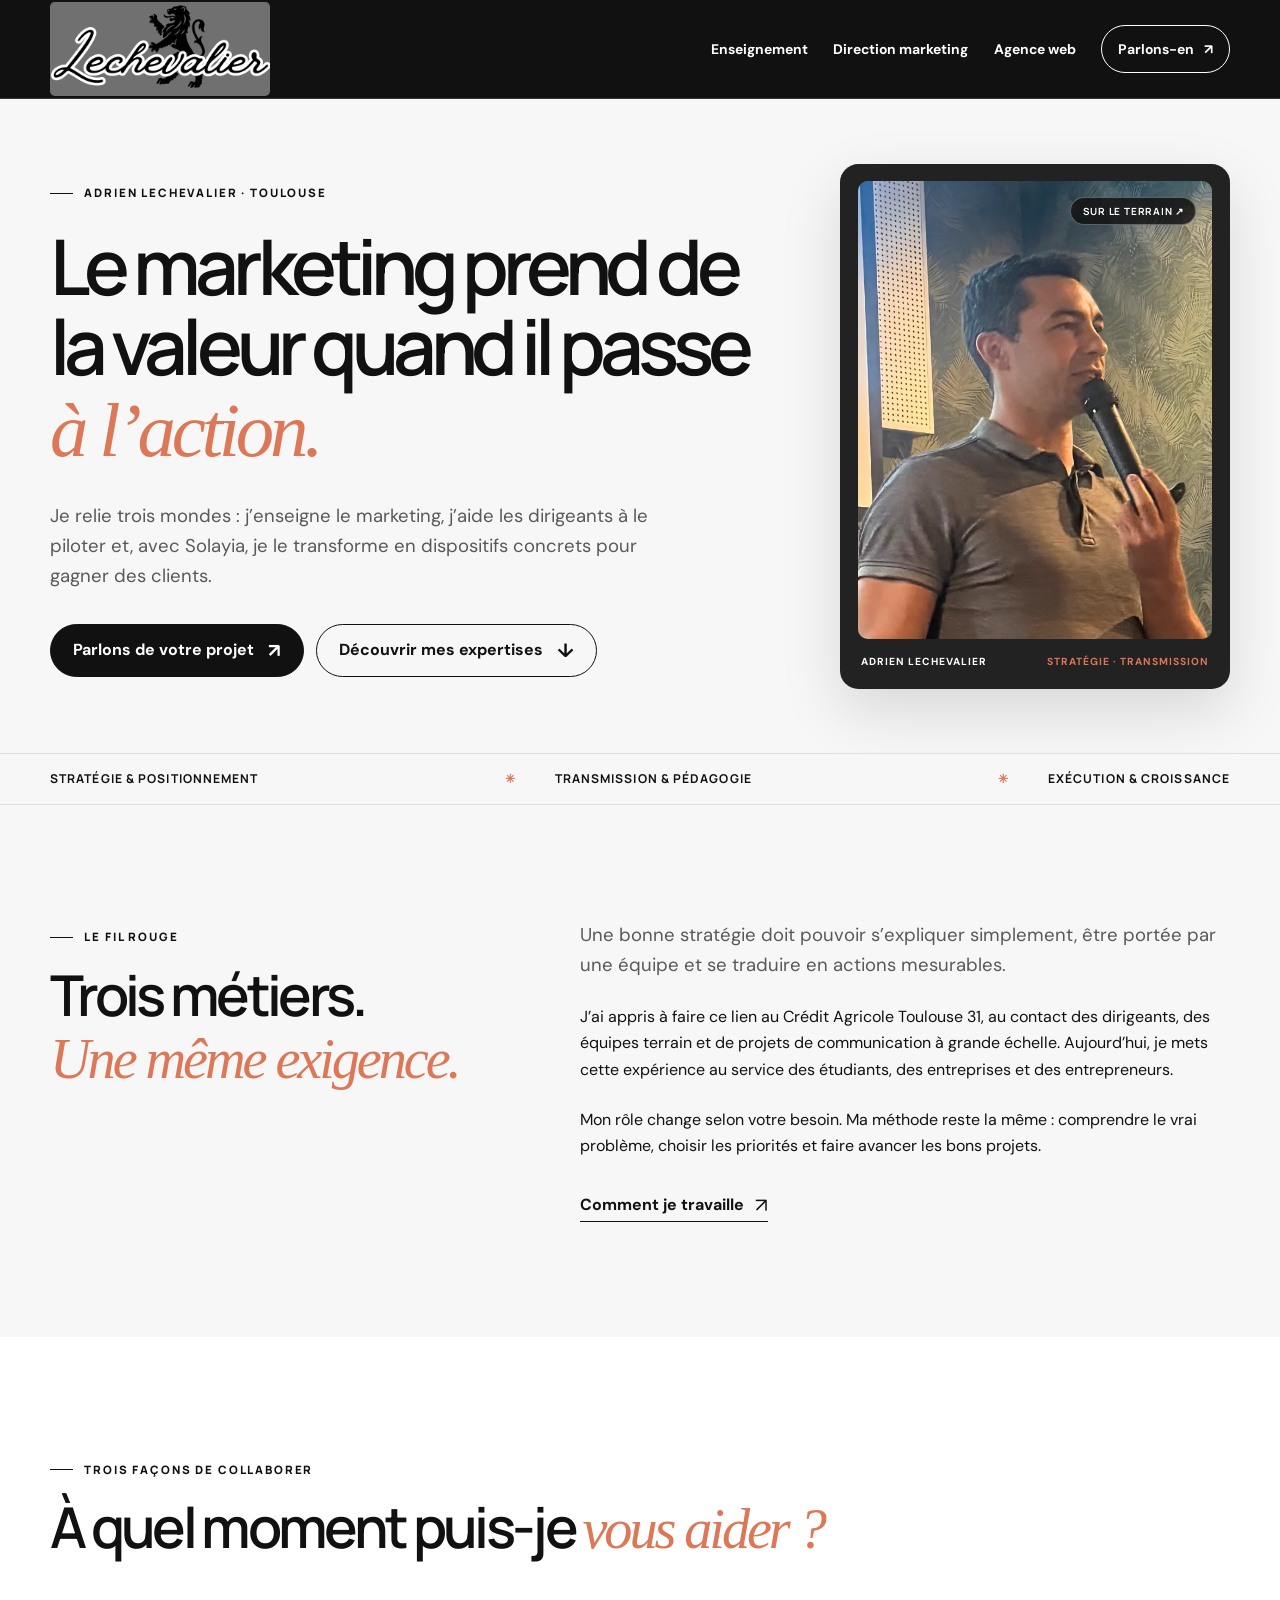
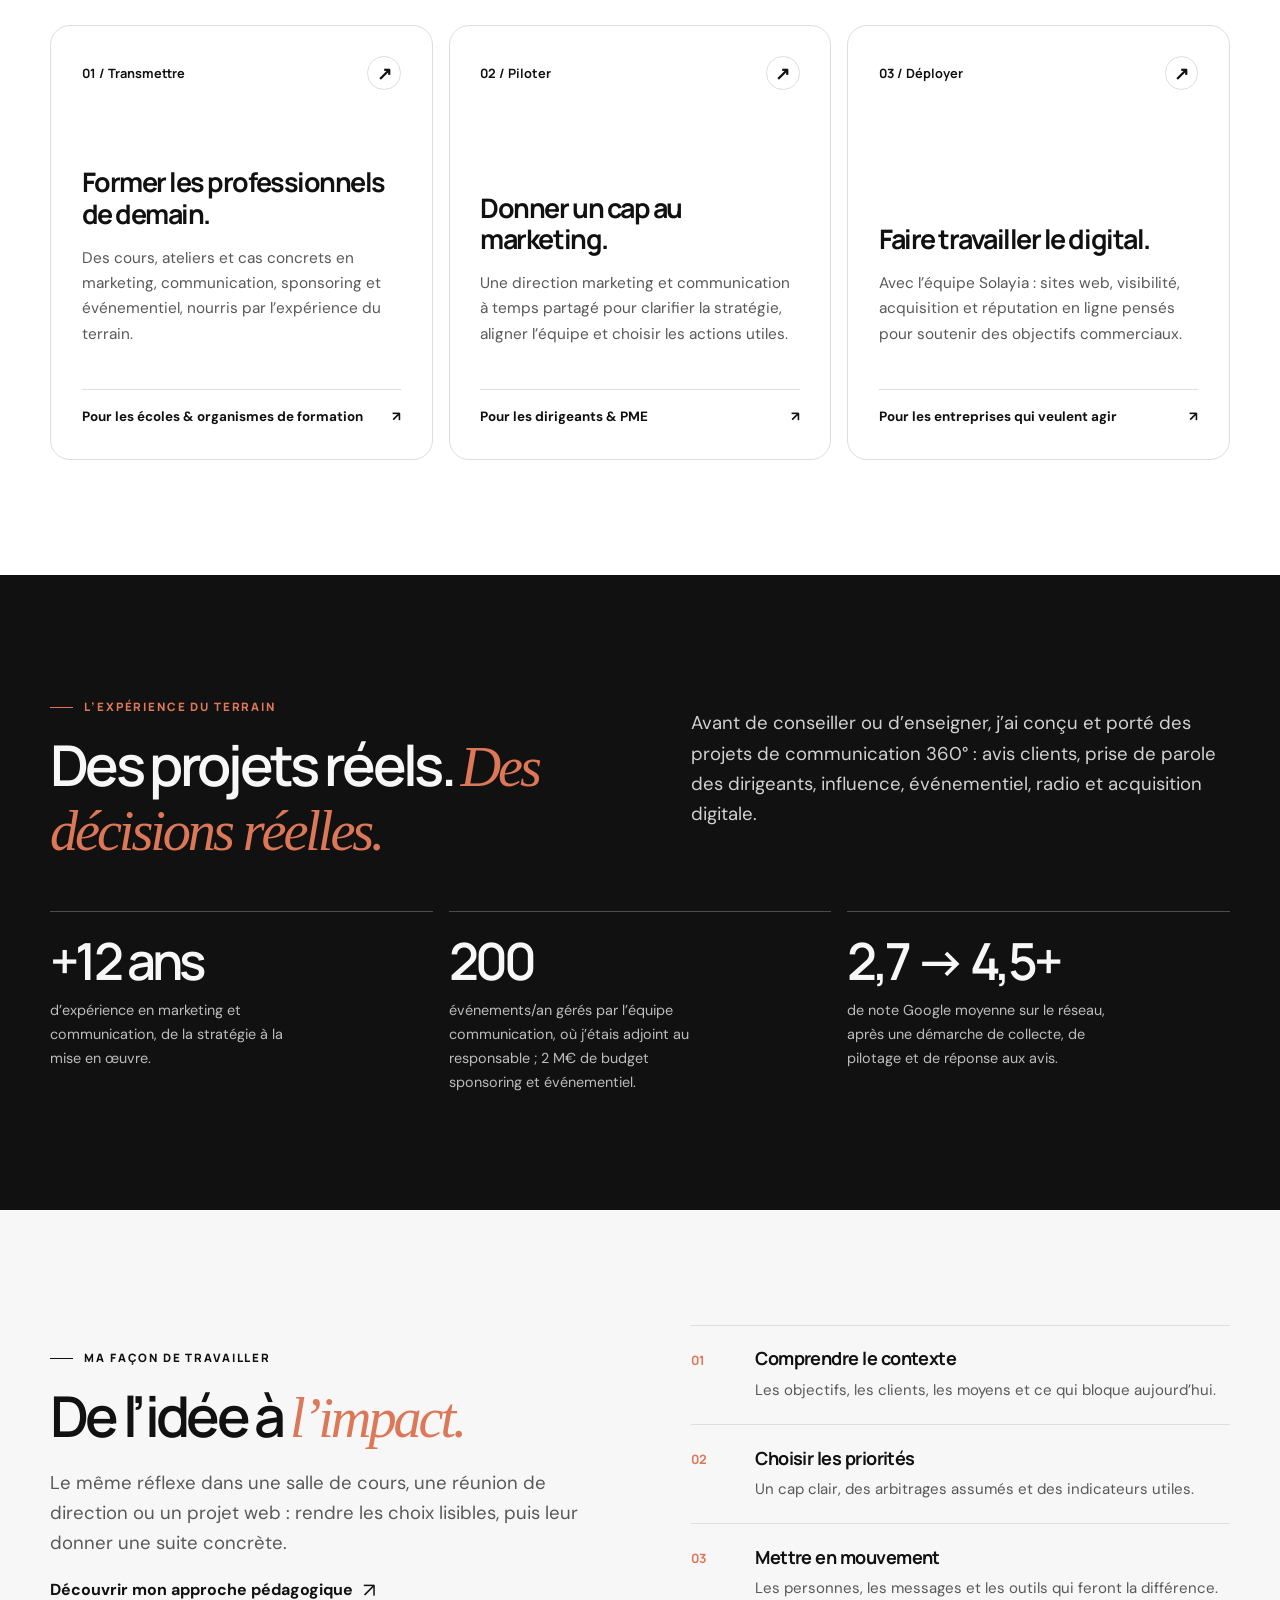
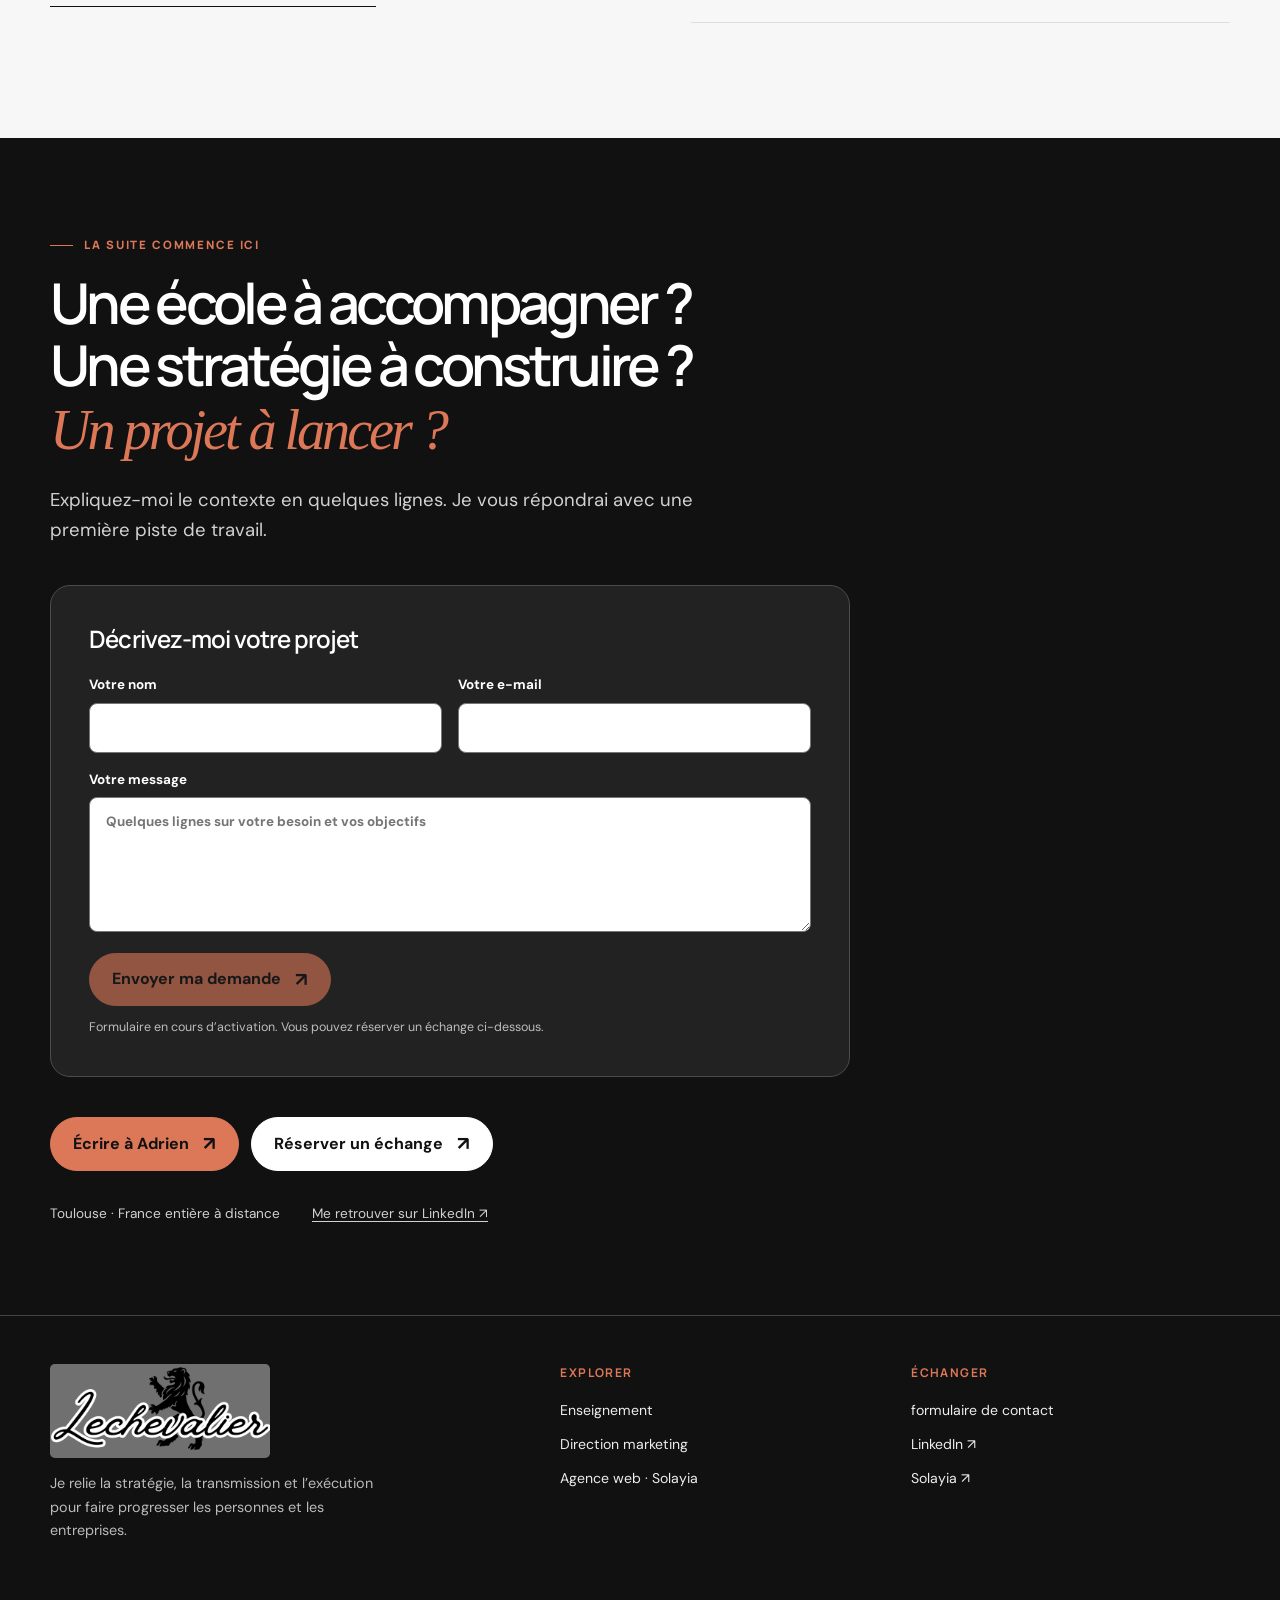
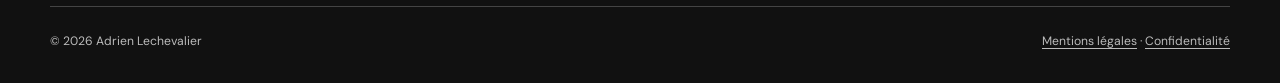
==== commit d8515e83: "Restaurer le logo original et masquer l'adresse de contact" ====
--- a/index.html
+++ b/index.html
@@ -12,21 +12,21 @@
   <link rel="icon" type="image/png" href="assets/favicon.png">
   <link rel="preconnect" href="https://fonts.googleapis.com">
   <link rel="preconnect" href="https://fonts.gstatic.com" crossorigin>
-  <link rel="stylesheet" href="styles.css?v=20260929-2">
-  <script defer src="script.js"></script>
-  <script type="application/ld+json">{"@context":"https://schema.org","@type":"Person","name":"Adrien Lechevalier","jobTitle":"Enseignant en marketing et directeur marketing externalisé","email":"adrien.lechevalier@solayia.fr","address":{"@type":"PostalAddress","addressLocality":"Toulouse","addressCountry":"FR"},"worksFor":{"@type":"Organization","name":"Solayia","url":"https://solayia.fr/"},"sameAs":["https://fr.linkedin.com/in/adrien-lechevalier"]}</script>
+  <link rel="stylesheet" href="styles.css?v=20260929-3">
+  <script defer src="script.js?v=20260929-3"></script>
+  <script type="application/ld+json">{"@context":"https://schema.org","@type":"Person","name":"Adrien Lechevalier","jobTitle":"Enseignant en marketing et directeur marketing externalisé","address":{"@type":"PostalAddress","addressLocality":"Toulouse","addressCountry":"FR"},"worksFor":{"@type":"Organization","name":"Solayia","url":"https://solayia.fr/"},"sameAs":["https://fr.linkedin.com/in/adrien-lechevalier"]}</script>
 </head>
 <body>
   <a class="skip-link" href="#contenu">Aller au contenu</a>
   <header class="site-header">
     <div class="container nav-wrap">
-      <a class="brand" href="index.html" aria-label="Adrien Lechevalier, accueil"><span class="brand-lockup"><span class="brand-prefix">ADRIEN</span><img class="brand-logo" src="assets/logo-adrien-lechevalier.png" alt="" width="1243" height="500"></span></a>
+      <a class="brand" href="index.html" aria-label="Adrien Lechevalier, accueil"><span class="brand-lockup"><img class="brand-logo" src="assets/logo-adrien-lechevalier.png?v=original" alt="" width="2000" height="2000"></span></a>
       <nav class="desktop-nav" aria-label="Navigation principale">
-        <a href="enseignant.html">Enseignement</a><a href="direction-marketing.html">Direction marketing</a><a href="agence-web.html">Agence web</a><a class="nav-cta" href="mailto:adrien.lechevalier@solayia.fr?subject=Echange%20depuis%20le%20site%20Adrien%20Lechevalier">Parlons-en <span aria-hidden="true">↗</span></a>
+        <a href="enseignant.html">Enseignement</a><a href="direction-marketing.html">Direction marketing</a><a href="agence-web.html">Agence web</a><a class="nav-cta" href="#contact">Parlons-en <span aria-hidden="true">↗</span></a>
       </nav>
       <button class="menu-toggle" type="button" aria-label="Ouvrir le menu" aria-controls="menu-mobile" aria-expanded="false"><span></span></button>
     </div>
-    <nav class="mobile-nav" id="menu-mobile" aria-label="Navigation mobile"><a href="index.html" aria-current="page">Accueil</a><a href="enseignant.html">Enseignement</a><a href="direction-marketing.html">Direction marketing</a><a href="agence-web.html">Agence web</a><a href="mailto:adrien.lechevalier@solayia.fr?subject=Echange%20depuis%20le%20site">Parlons de votre projet ↗</a></nav>
+    <nav class="mobile-nav" id="menu-mobile" aria-label="Navigation mobile"><a href="index.html" aria-current="page">Accueil</a><a href="enseignant.html">Enseignement</a><a href="direction-marketing.html">Direction marketing</a><a href="agence-web.html">Agence web</a><a href="#contact">Parlons de votre projet ↗</a></nav>
   </header>
 
   <main id="contenu">
@@ -36,7 +36,7 @@
           <span class="eyebrow">Adrien Lechevalier · Toulouse</span>
           <h1 class="display">Le marketing prend de la valeur quand il passe <em>à l’action.</em></h1>
           <p class="lead">Je relie trois mondes : j’enseigne le marketing, j’aide les dirigeants à le piloter et, avec Solayia, je le transforme en dispositifs concrets pour gagner des clients.</p>
-          <div class="button-row"><a class="button" href="mailto:adrien.lechevalier@solayia.fr?subject=Parlons%20de%20mon%20projet">Parlons de votre projet <span class="arrow" aria-hidden="true">↗</span></a><a class="button button--outline" href="#expertises">Découvrir mes expertises <span class="arrow" aria-hidden="true">↓</span></a></div>
+          <div class="button-row"><a class="button" href="#contact">Parlons de votre projet <span class="arrow" aria-hidden="true">↗</span></a><a class="button button--outline" href="#expertises">Découvrir mes expertises <span class="arrow" aria-hidden="true">↓</span></a></div>
         </div>
         <div class="hero-art"><div class="portrait-frame"><img class="hero-portrait" src="assets/portrait-adrien-lechevalier.webp" alt="Adrien Lechevalier intervenant lors d’une conférence" width="796" height="2048" fetchpriority="high"><span class="portrait-tag">Sur le terrain ↗</span></div><div class="portrait-caption"><span>Adrien Lechevalier</span><span>Stratégie · Transmission</span></div></div>
       </div>
@@ -64,18 +64,21 @@
 
     <section class="section" aria-labelledby="methode"><div class="container split split--align"><div><span class="eyebrow">Ma façon de travailler</span><h2 class="section-title" id="methode">De l’idée à <em>l’impact.</em></h2><p class="lead">Le même réflexe dans une salle de cours, une réunion de direction ou un projet web : rendre les choix lisibles, puis leur donner une suite concrète.</p><a class="text-link" href="enseignant.html">Découvrir mon approche pédagogique <span class="arrow" aria-hidden="true">↗</span></a></div><ol class="steps"><li><div><h3>Comprendre le contexte</h3><p>Les objectifs, les clients, les moyens et ce qui bloque aujourd’hui.</p></div></li><li><div><h3>Choisir les priorités</h3><p>Un cap clair, des arbitrages assumés et des indicateurs utiles.</p></div></li><li><div><h3>Mettre en mouvement</h3><p>Les personnes, les messages et les outils qui feront la différence.</p></div></li></ol></div></section>
 
-    <section class="contact-band dark-band" aria-labelledby="contact"><div class="container"><span class="eyebrow">La suite commence ici</span><h2 class="section-title" id="contact">Une école à accompagner ?<br>Une stratégie à construire ?<br><em>Un projet à lancer ?</em></h2><p class="lead">Expliquez-moi le contexte en quelques lignes. Je vous répondrai avec une première piste de travail.</p><form class="contact-form" data-contact-form data-subject="Demande depuis le site Adrien Lechevalier" action="mailto:adrien.lechevalier@solayia.fr" method="post" enctype="text/plain">
+    <section class="contact-band dark-band" aria-labelledby="contact"><div class="container"><span class="eyebrow">La suite commence ici</span><h2 class="section-title" id="contact">Une école à accompagner ?<br>Une stratégie à construire ?<br><em>Un projet à lancer ?</em></h2><p class="lead">Expliquez-moi le contexte en quelques lignes. Je vous répondrai avec une première piste de travail.</p><form class="contact-form" data-contact-form data-subject="Demande depuis le site Adrien Lechevalier" action="https://formsubmit.co/FORM_ENDPOINT_PENDING" method="post">
   <h3>Décrivez-moi votre projet</h3>
   <div class="contact-fields">
     <label for="contact-nom">Votre nom<input id="contact-nom" name="Nom" autocomplete="name" required maxlength="120"></label>
     <label for="contact-email">Votre e-mail<input id="contact-email" name="Email" type="email" autocomplete="email" required maxlength="200"></label>
     <label class="full" for="contact-message">Votre message<textarea id="contact-message" name="Message" required maxlength="4000" placeholder="Quelques lignes sur votre besoin et vos objectifs"></textarea></label>
   </div>
-  <button class="button button--accent" type="submit">Préparer mon e-mail <span class="arrow" aria-hidden="true">↗</span></button>
-  <p class="form-note">Votre messagerie s’ouvrira avec le message prérempli. Vérifiez-le puis confirmez l’envoi.</p>
-</form><div class="button-row"><a class="button button--accent" href="mailto:adrien.lechevalier@solayia.fr?subject=Projet%20depuis%20le%20site%20Adrien%20Lechevalier">Écrire à Adrien <span class="arrow" aria-hidden="true">↗</span></a><a class="button button--light" href="https://calendar.app.google/M3RFtpdJPuUSrRJf7" target="_blank" rel="noopener noreferrer">Réserver un échange <span class="arrow" aria-hidden="true">↗</span></a></div><div class="contact-meta"><span>Toulouse · France entière à distance</span><a href="https://fr.linkedin.com/in/adrien-lechevalier" target="_blank" rel="noopener noreferrer">Me retrouver sur LinkedIn ↗</a></div></div></section>
+  <input type="hidden" name="_subject" value="Demande depuis le site Adrien Lechevalier">
+  <input type="hidden" name="_template" value="table">
+  <label class="form-honey" aria-hidden="true">Ne pas remplir ce champ<input name="_honey" tabindex="-1" autocomplete="off"></label>
+  <button class="button button--accent" type="submit" disabled>Envoyer ma demande <span class="arrow" aria-hidden="true">↗</span></button>
+  <p class="form-note" role="status" aria-live="polite">Formulaire en cours d’activation. Vous pouvez réserver un échange ci-dessous.</p>
+</form><div class="button-row"><a class="button button--accent" href="#contact">Écrire à Adrien <span class="arrow" aria-hidden="true">↗</span></a><a class="button button--light" href="https://calendar.app.google/M3RFtpdJPuUSrRJf7" target="_blank" rel="noopener noreferrer">Réserver un échange <span class="arrow" aria-hidden="true">↗</span></a></div><div class="contact-meta"><span>Toulouse · France entière à distance</span><a href="https://fr.linkedin.com/in/adrien-lechevalier" target="_blank" rel="noopener noreferrer">Me retrouver sur LinkedIn ↗</a></div></div></section>
   </main>
 
-  <footer class="site-footer"><div class="container"><div class="footer-grid"><div class="footer-brand"><span class="footer-lockup"><span class="brand-prefix">ADRIEN</span><img class="footer-logo" src="assets/logo-adrien-lechevalier.png" alt="Adrien Lechevalier" width="1243" height="500" loading="lazy"></span><p>Je relie la stratégie, la transmission et l’exécution pour faire progresser les personnes et les entreprises.</p></div><div><h3>Explorer</h3><ul><li><a href="enseignant.html">Enseignement</a></li><li><a href="direction-marketing.html">Direction marketing</a></li><li><a href="agence-web.html">Agence web · Solayia</a></li></ul></div><div><h3>Échanger</h3><ul><li><a href="mailto:adrien.lechevalier@solayia.fr">adrien.lechevalier@solayia.fr</a></li><li><a href="https://fr.linkedin.com/in/adrien-lechevalier" target="_blank" rel="noopener noreferrer">LinkedIn ↗</a></li><li><a href="https://solayia.fr/" target="_blank" rel="noopener noreferrer">Solayia ↗</a></li></ul></div></div><div class="footer-bottom"><span>© <span data-year>2026</span> Adrien Lechevalier</span><span><a href="mentions-legales.html">Mentions légales</a> · <a href="confidentialite.html">Confidentialité</a></span></div></div></footer>
+  <footer class="site-footer"><div class="container"><div class="footer-grid"><div class="footer-brand"><span class="footer-lockup"><img class="footer-logo" src="assets/logo-adrien-lechevalier.png?v=original" alt="Adrien Lechevalier" width="2000" height="2000" loading="lazy"></span><p>Je relie la stratégie, la transmission et l’exécution pour faire progresser les personnes et les entreprises.</p></div><div><h3>Explorer</h3><ul><li><a href="enseignant.html">Enseignement</a></li><li><a href="direction-marketing.html">Direction marketing</a></li><li><a href="agence-web.html">Agence web · Solayia</a></li></ul></div><div><h3>Échanger</h3><ul><li><a href="#contact">formulaire de contact</a></li><li><a href="https://fr.linkedin.com/in/adrien-lechevalier" target="_blank" rel="noopener noreferrer">LinkedIn ↗</a></li><li><a href="https://solayia.fr/" target="_blank" rel="noopener noreferrer">Solayia ↗</a></li></ul></div></div><div class="footer-bottom"><span>© <span data-year>2026</span> Adrien Lechevalier</span><span><a href="mentions-legales.html">Mentions légales</a> · <a href="confidentialite.html">Confidentialité</a></span></div></div></footer>
 </body>
 </html>
--- a/styles.css
+++ b/styles.css
@@ -64,10 +64,8 @@
 .site-header { position: relative; z-index: 20; background: var(--ink); color: var(--white); border-bottom: 1px solid #383838; }
 .nav-wrap { min-height: 98px; display: flex; align-items: center; justify-content: space-between; gap: 2rem; }
 .brand { display: flex; align-items: center; gap: .8rem; text-decoration: none; flex-shrink: 0; }
-.brand-lockup, .footer-lockup { display: inline-flex; flex-direction: column; align-items: center; line-height: 1; }
-.brand-lockup { padding: .35rem .65rem .25rem; background: #707070; border-radius: .3rem; }
-.brand-prefix { display: block; margin-bottom: .1rem; padding-left: .4em; color: var(--white); font: 800 .58rem/1 var(--heading); letter-spacing: .4em; }
-.brand-logo { display: block; width: 190px; height: auto; }
+.brand-lockup, .footer-lockup { position: relative; display: block; width: 220px; height: 94px; overflow: hidden; background: #707070; border-radius: .3rem; }
+.brand-logo, .footer-logo { position: absolute; display: block; width: 368px; height: 368px; max-width: none; top: calc(50% + 6px); left: 50%; transform: translate(-50%, -50%); }
 .desktop-nav { display: flex; align-items: center; gap: clamp(1rem, 2vw, 2.3rem); }
 .desktop-nav a, .mobile-nav a { font-size: .87rem; font-weight: 700; text-decoration: none; }
 .desktop-nav a:not(.nav-cta) { position: relative; white-space: nowrap; }
@@ -197,12 +195,13 @@
 .contact-form textarea { min-height: 135px; resize: vertical; }
 .contact-form .button { margin-top: 1.3rem; cursor: pointer; }
 .contact-form .form-note { margin: .7rem 0 0; color: #bdbdbd; font-size: .78rem; }
+.contact-form .form-note--success { color: #f3b59d; }
+.contact-form .form-honey { position: absolute; width: 1px; height: 1px; overflow: hidden; clip-path: inset(50%); white-space: nowrap; }
+.contact-form button:disabled { opacity: .6; cursor: wait; }
 .site-footer { padding: 3rem 0 2rem; background: var(--ink); color: #eee; border-top: 1px solid #444; }
 .footer-grid { display: grid; grid-template-columns: 1.5fr 1fr 1fr; gap: 2rem; padding-bottom: 3rem; }
 .footer-brand { max-width: 340px; }
-.footer-logo { width: 200px; height: auto; }
-.footer-lockup { align-items: center; padding: .35rem .65rem .25rem; background: #707070; border-radius: .3rem; }
-.footer-lockup .brand-prefix { color: var(--white); }
+.footer-lockup { width: 220px; height: 94px; }
 .footer-brand p { color: #bbb; font-size: .9rem; }
 .footer-grid h3 { margin: 0 0 1rem; font: 700 .75rem var(--heading); text-transform: uppercase; letter-spacing: .12em; color: var(--accent); }
 .footer-grid ul { list-style: none; padding: 0; margin: 0; }
@@ -223,13 +222,15 @@
 @media (max-width: 1050px) {
   .desktop-nav { gap: 1rem; }
   .desktop-nav a { font-size: .77rem; }
-  .brand-logo { width: 175px; }
+  .brand-lockup { width: 205px; height: 88px; }
+  .brand-logo { width: 344px; height: 344px; }
   .hero-grid { grid-template-columns: minmax(0, 1.2fr) minmax(310px, .8fr); }
   .work-card { min-height: 440px; }
 }
 @media (max-width: 840px) {
   .nav-wrap { min-height: 88px; }
-  .brand-logo { width: 160px; }
+  .brand-lockup { width: 192px; height: 82px; }
+  .brand-logo { width: 322px; height: 322px; }
   .desktop-nav { display: none; }
   .menu-toggle { display: flex; }
   .mobile-nav { display: none; position: absolute; top: 100%; left: 0; right: 0; height: calc(100dvh - 88px); overflow-y: auto; padding: 2rem max(1.5rem, calc((100vw - 1180px) / 2)); background: var(--ink); color: var(--white); border-top: 1px solid #383838; box-shadow: 0 20px 40px #11111130; }
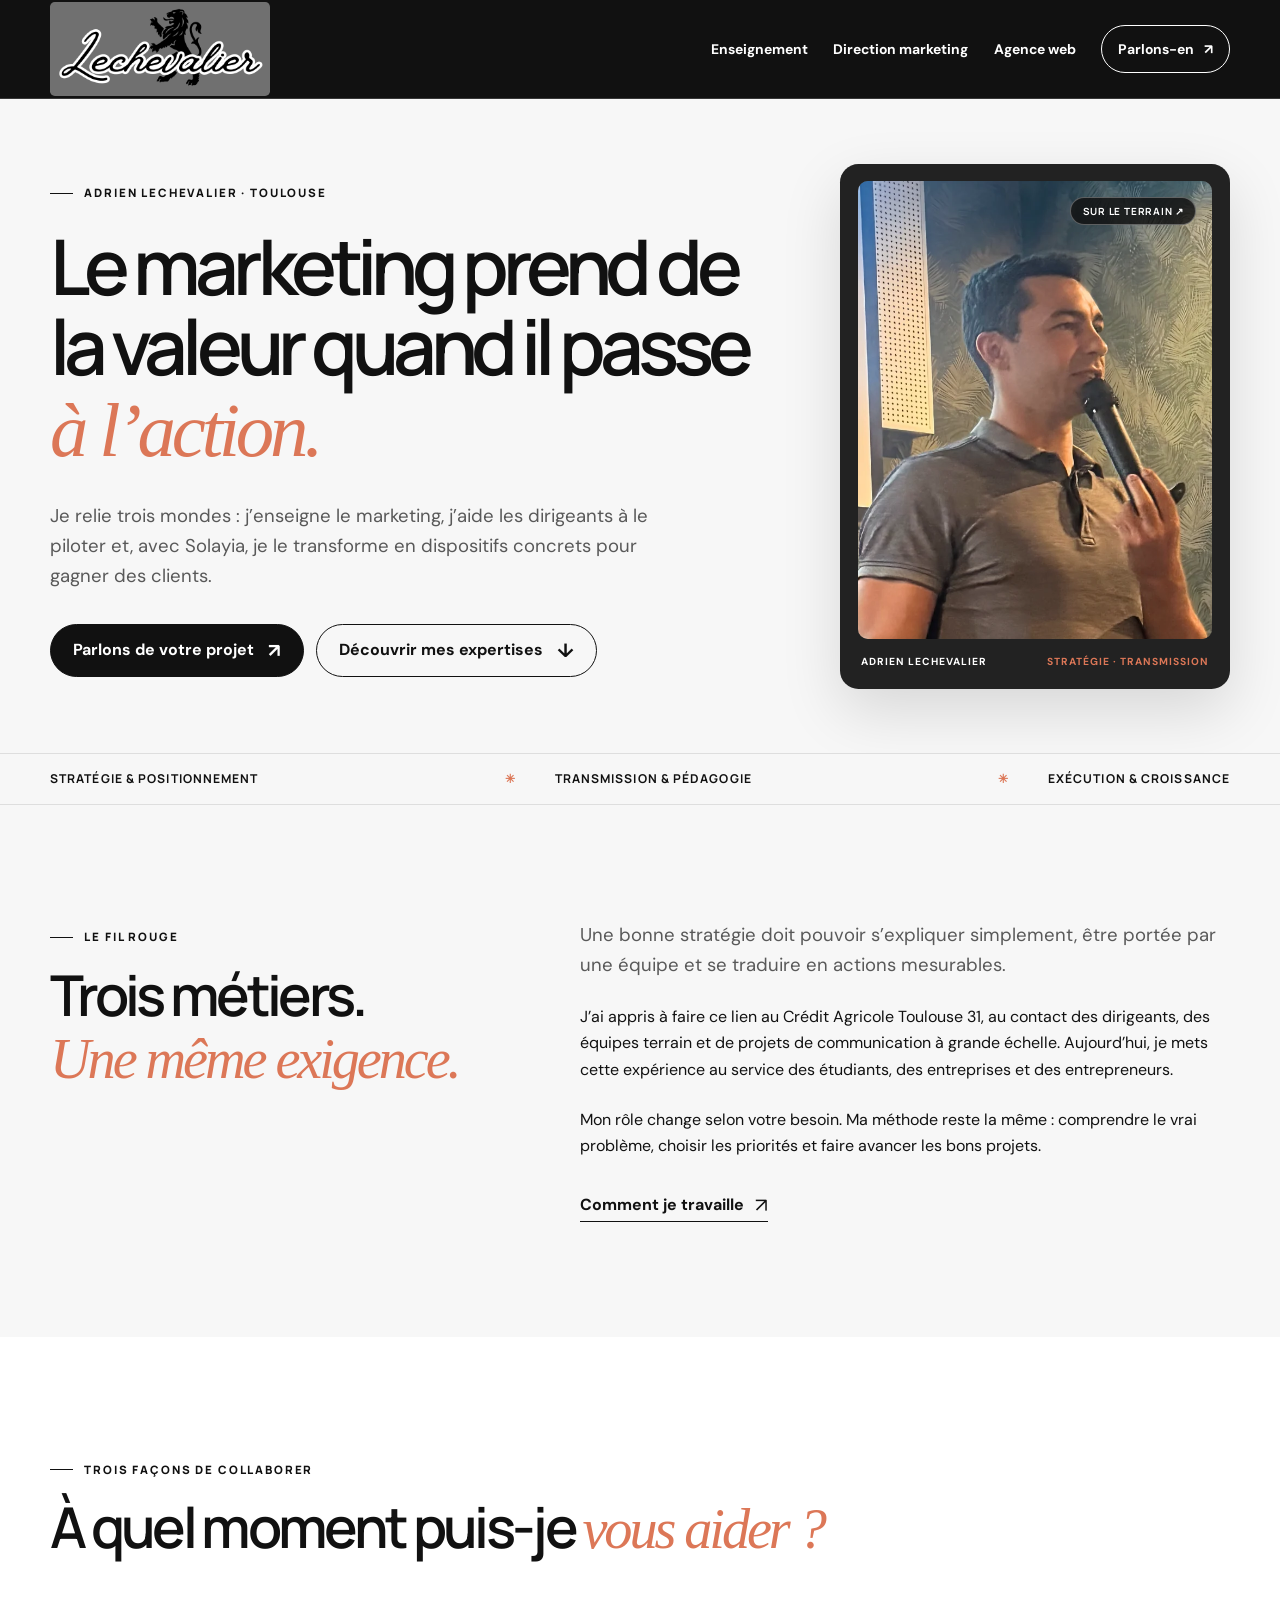
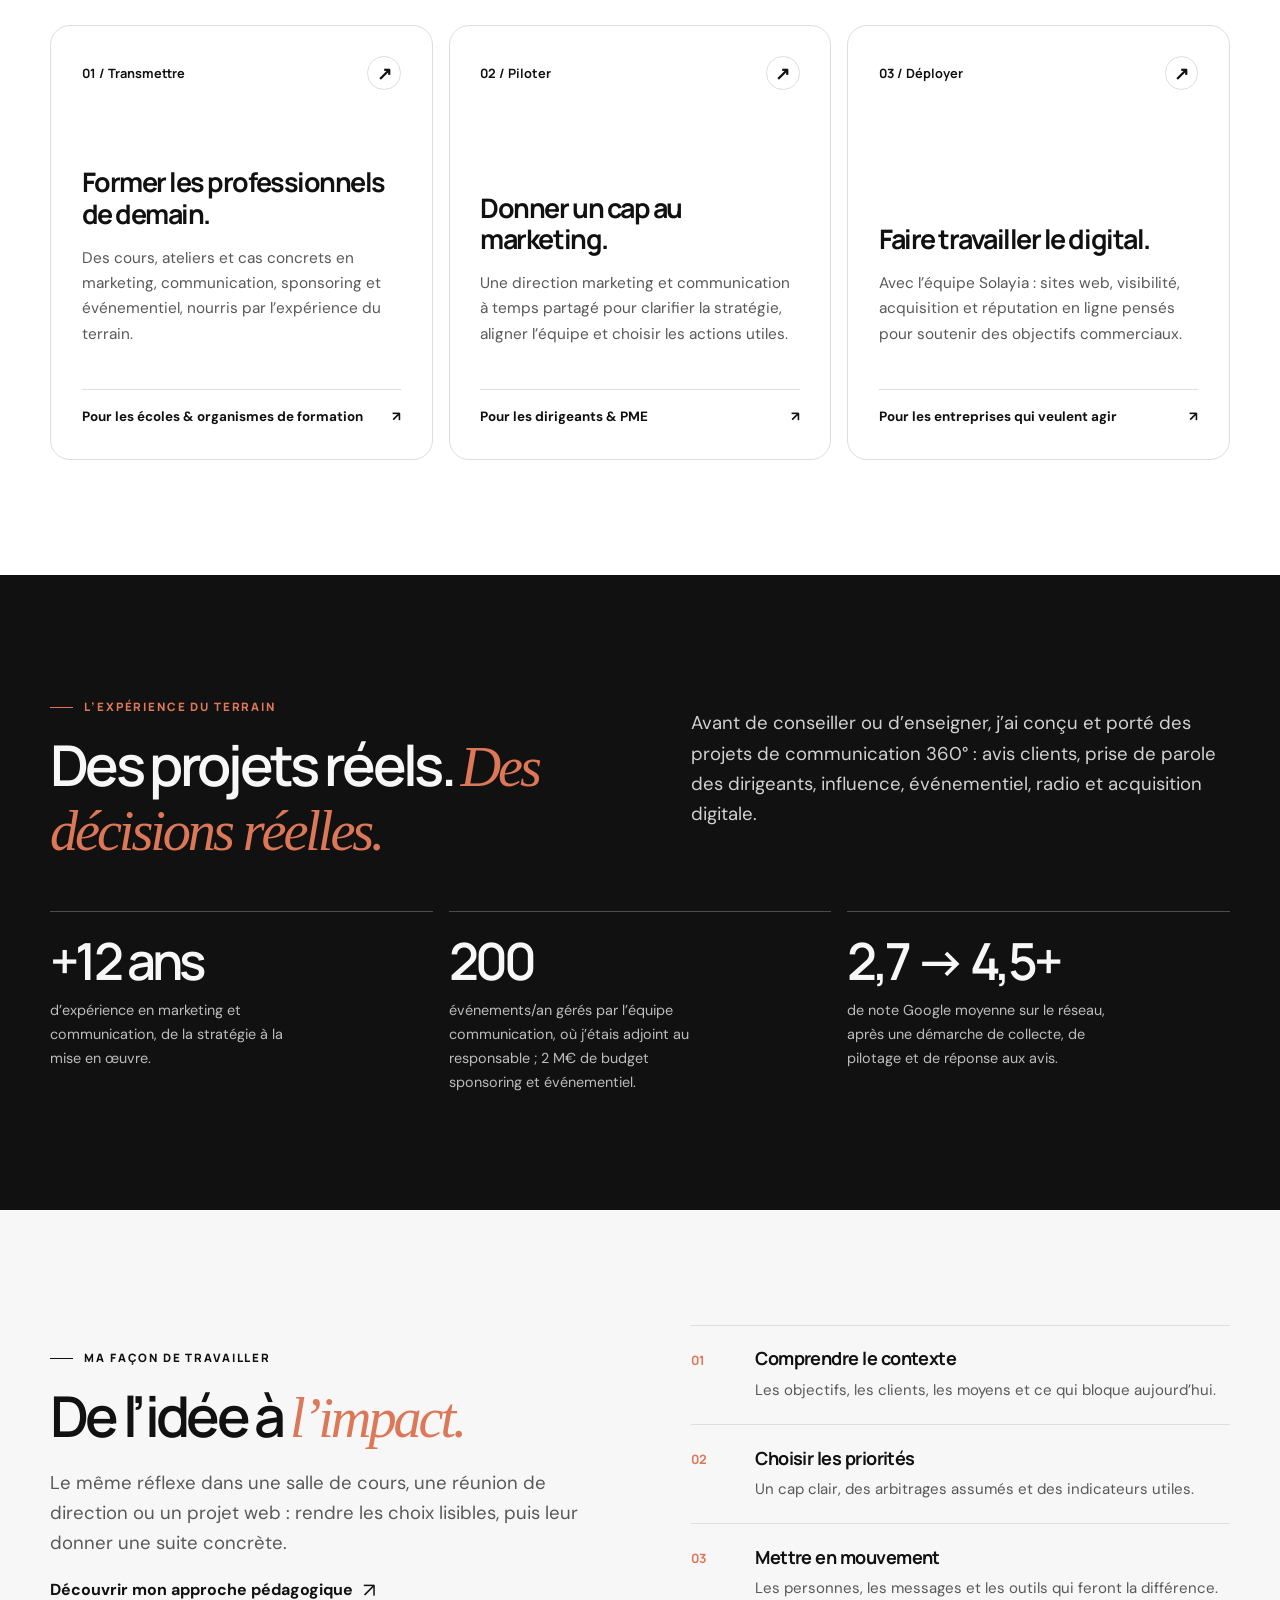
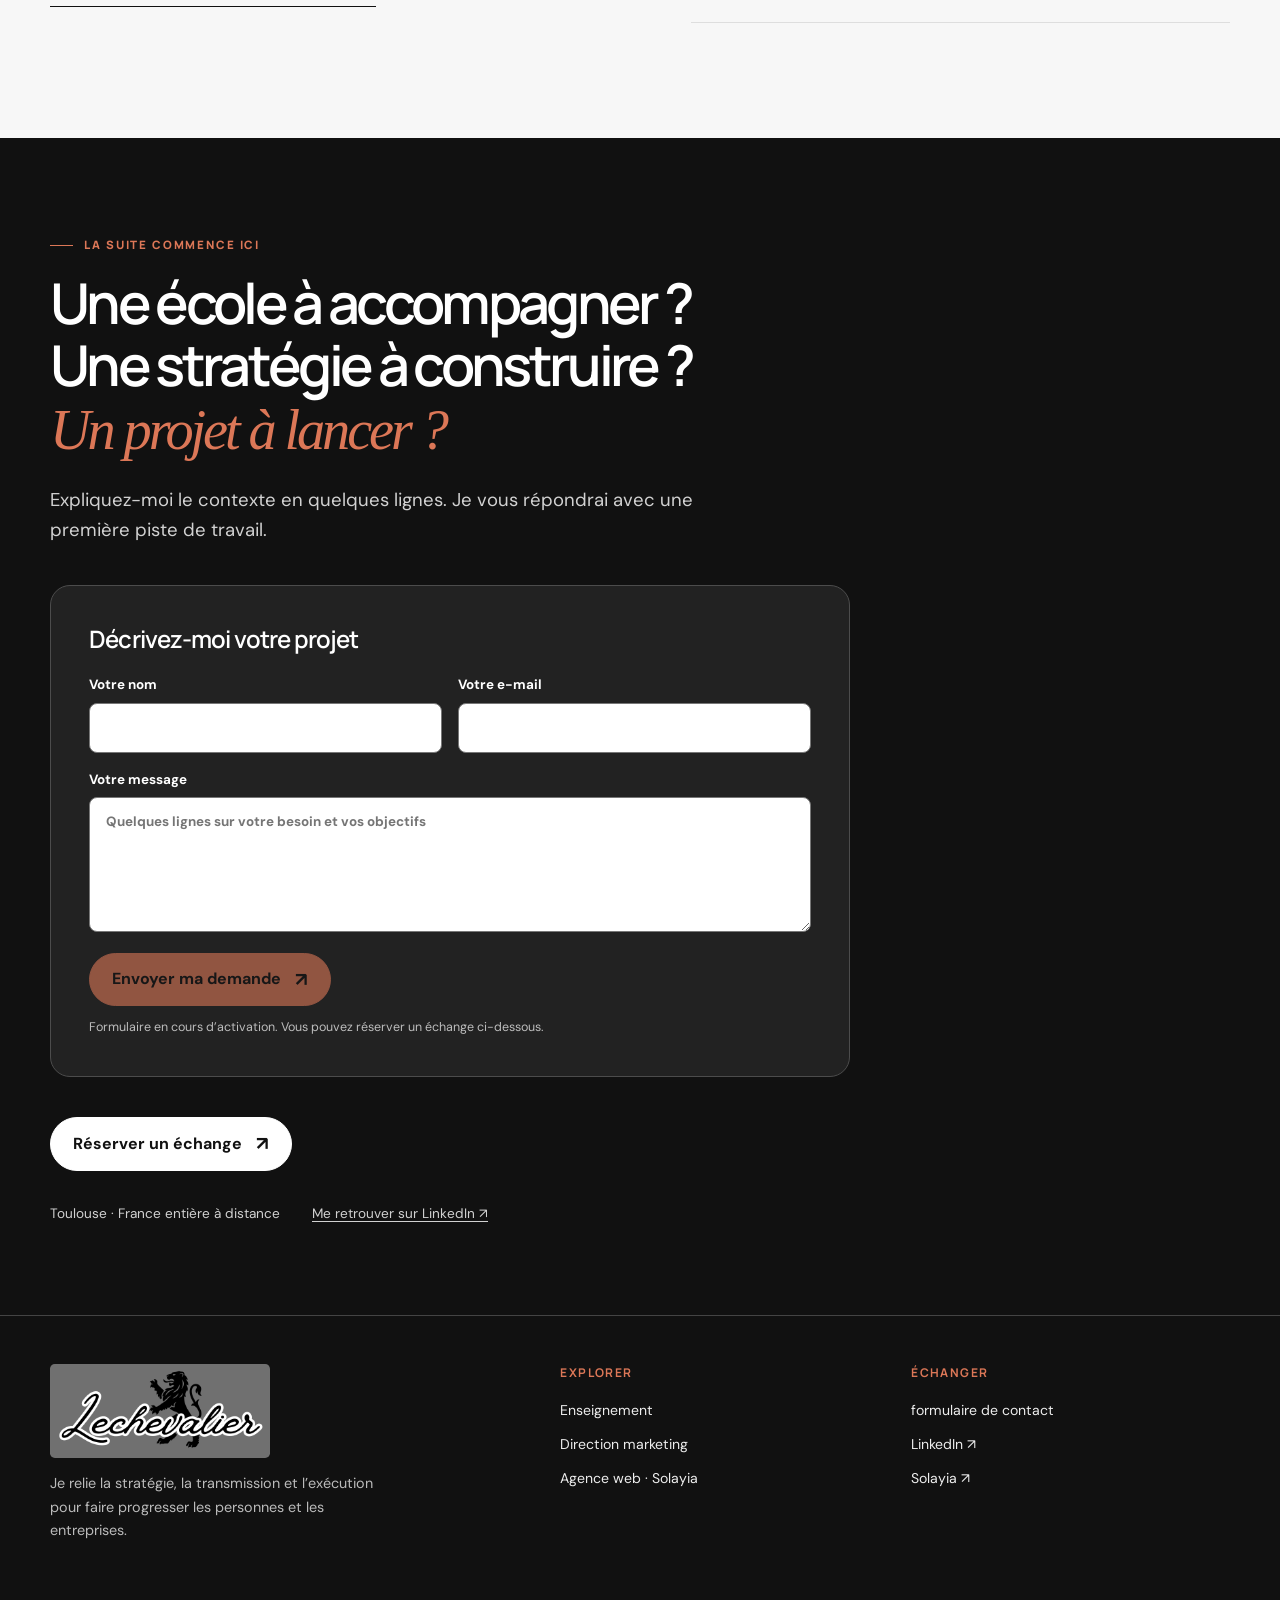
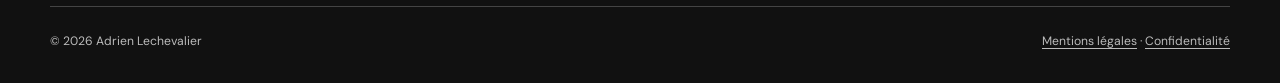
==== commit f325da3f: "Ajuster les marges du logo et les appels au contact" ====
--- a/index.html
+++ b/index.html
@@ -12,7 +12,7 @@
   <link rel="icon" type="image/png" href="assets/favicon.png">
   <link rel="preconnect" href="https://fonts.googleapis.com">
   <link rel="preconnect" href="https://fonts.gstatic.com" crossorigin>
-  <link rel="stylesheet" href="styles.css?v=20260929-3">
+  <link rel="stylesheet" href="styles.css?v=20260929-4">
   <script defer src="script.js?v=20260929-3"></script>
   <script type="application/ld+json">{"@context":"https://schema.org","@type":"Person","name":"Adrien Lechevalier","jobTitle":"Enseignant en marketing et directeur marketing externalisé","address":{"@type":"PostalAddress","addressLocality":"Toulouse","addressCountry":"FR"},"worksFor":{"@type":"Organization","name":"Solayia","url":"https://solayia.fr/"},"sameAs":["https://fr.linkedin.com/in/adrien-lechevalier"]}</script>
 </head>
@@ -76,7 +76,7 @@
   <label class="form-honey" aria-hidden="true">Ne pas remplir ce champ<input name="_honey" tabindex="-1" autocomplete="off"></label>
   <button class="button button--accent" type="submit" disabled>Envoyer ma demande <span class="arrow" aria-hidden="true">↗</span></button>
   <p class="form-note" role="status" aria-live="polite">Formulaire en cours d’activation. Vous pouvez réserver un échange ci-dessous.</p>
-</form><div class="button-row"><a class="button button--accent" href="#contact">Écrire à Adrien <span class="arrow" aria-hidden="true">↗</span></a><a class="button button--light" href="https://calendar.app.google/M3RFtpdJPuUSrRJf7" target="_blank" rel="noopener noreferrer">Réserver un échange <span class="arrow" aria-hidden="true">↗</span></a></div><div class="contact-meta"><span>Toulouse · France entière à distance</span><a href="https://fr.linkedin.com/in/adrien-lechevalier" target="_blank" rel="noopener noreferrer">Me retrouver sur LinkedIn ↗</a></div></div></section>
+</form><div class="button-row"><a class="button button--light" href="https://calendar.app.google/M3RFtpdJPuUSrRJf7" target="_blank" rel="noopener noreferrer">Réserver un échange <span class="arrow" aria-hidden="true">↗</span></a></div><div class="contact-meta"><span>Toulouse · France entière à distance</span><a href="https://fr.linkedin.com/in/adrien-lechevalier" target="_blank" rel="noopener noreferrer">Me retrouver sur LinkedIn ↗</a></div></div></section>
   </main>
 
   <footer class="site-footer"><div class="container"><div class="footer-grid"><div class="footer-brand"><span class="footer-lockup"><img class="footer-logo" src="assets/logo-adrien-lechevalier.png?v=original" alt="Adrien Lechevalier" width="2000" height="2000" loading="lazy"></span><p>Je relie la stratégie, la transmission et l’exécution pour faire progresser les personnes et les entreprises.</p></div><div><h3>Explorer</h3><ul><li><a href="enseignant.html">Enseignement</a></li><li><a href="direction-marketing.html">Direction marketing</a></li><li><a href="agence-web.html">Agence web · Solayia</a></li></ul></div><div><h3>Échanger</h3><ul><li><a href="#contact">formulaire de contact</a></li><li><a href="https://fr.linkedin.com/in/adrien-lechevalier" target="_blank" rel="noopener noreferrer">LinkedIn ↗</a></li><li><a href="https://solayia.fr/" target="_blank" rel="noopener noreferrer">Solayia ↗</a></li></ul></div></div><div class="footer-bottom"><span>© <span data-year>2026</span> Adrien Lechevalier</span><span><a href="mentions-legales.html">Mentions légales</a> · <a href="confidentialite.html">Confidentialité</a></span></div></div></footer>
--- a/styles.css
+++ b/styles.css
@@ -65,7 +65,7 @@
 .nav-wrap { min-height: 98px; display: flex; align-items: center; justify-content: space-between; gap: 2rem; }
 .brand { display: flex; align-items: center; gap: .8rem; text-decoration: none; flex-shrink: 0; }
 .brand-lockup, .footer-lockup { position: relative; display: block; width: 220px; height: 94px; overflow: hidden; background: #707070; border-radius: .3rem; }
-.brand-logo, .footer-logo { position: absolute; display: block; width: 368px; height: 368px; max-width: none; top: calc(50% + 6px); left: 50%; transform: translate(-50%, -50%); }
+.brand-logo, .footer-logo { position: absolute; display: block; width: 340px; height: 340px; max-width: none; top: calc(50% + 6px); left: 50%; transform: translate(-50%, -50%); }
 .desktop-nav { display: flex; align-items: center; gap: clamp(1rem, 2vw, 2.3rem); }
 .desktop-nav a, .mobile-nav a { font-size: .87rem; font-weight: 700; text-decoration: none; }
 .desktop-nav a:not(.nav-cta) { position: relative; white-space: nowrap; }
@@ -223,14 +223,14 @@
   .desktop-nav { gap: 1rem; }
   .desktop-nav a { font-size: .77rem; }
   .brand-lockup { width: 205px; height: 88px; }
-  .brand-logo { width: 344px; height: 344px; }
+  .brand-logo { width: 318px; height: 318px; }
   .hero-grid { grid-template-columns: minmax(0, 1.2fr) minmax(310px, .8fr); }
   .work-card { min-height: 440px; }
 }
 @media (max-width: 840px) {
   .nav-wrap { min-height: 88px; }
   .brand-lockup { width: 192px; height: 82px; }
-  .brand-logo { width: 322px; height: 322px; }
+  .brand-logo { width: 300px; height: 300px; }
   .desktop-nav { display: none; }
   .menu-toggle { display: flex; }
   .mobile-nav { display: none; position: absolute; top: 100%; left: 0; right: 0; height: calc(100dvh - 88px); overflow-y: auto; padding: 2rem max(1.5rem, calc((100vw - 1180px) / 2)); background: var(--ink); color: var(--white); border-top: 1px solid #383838; box-shadow: 0 20px 40px #11111130; }
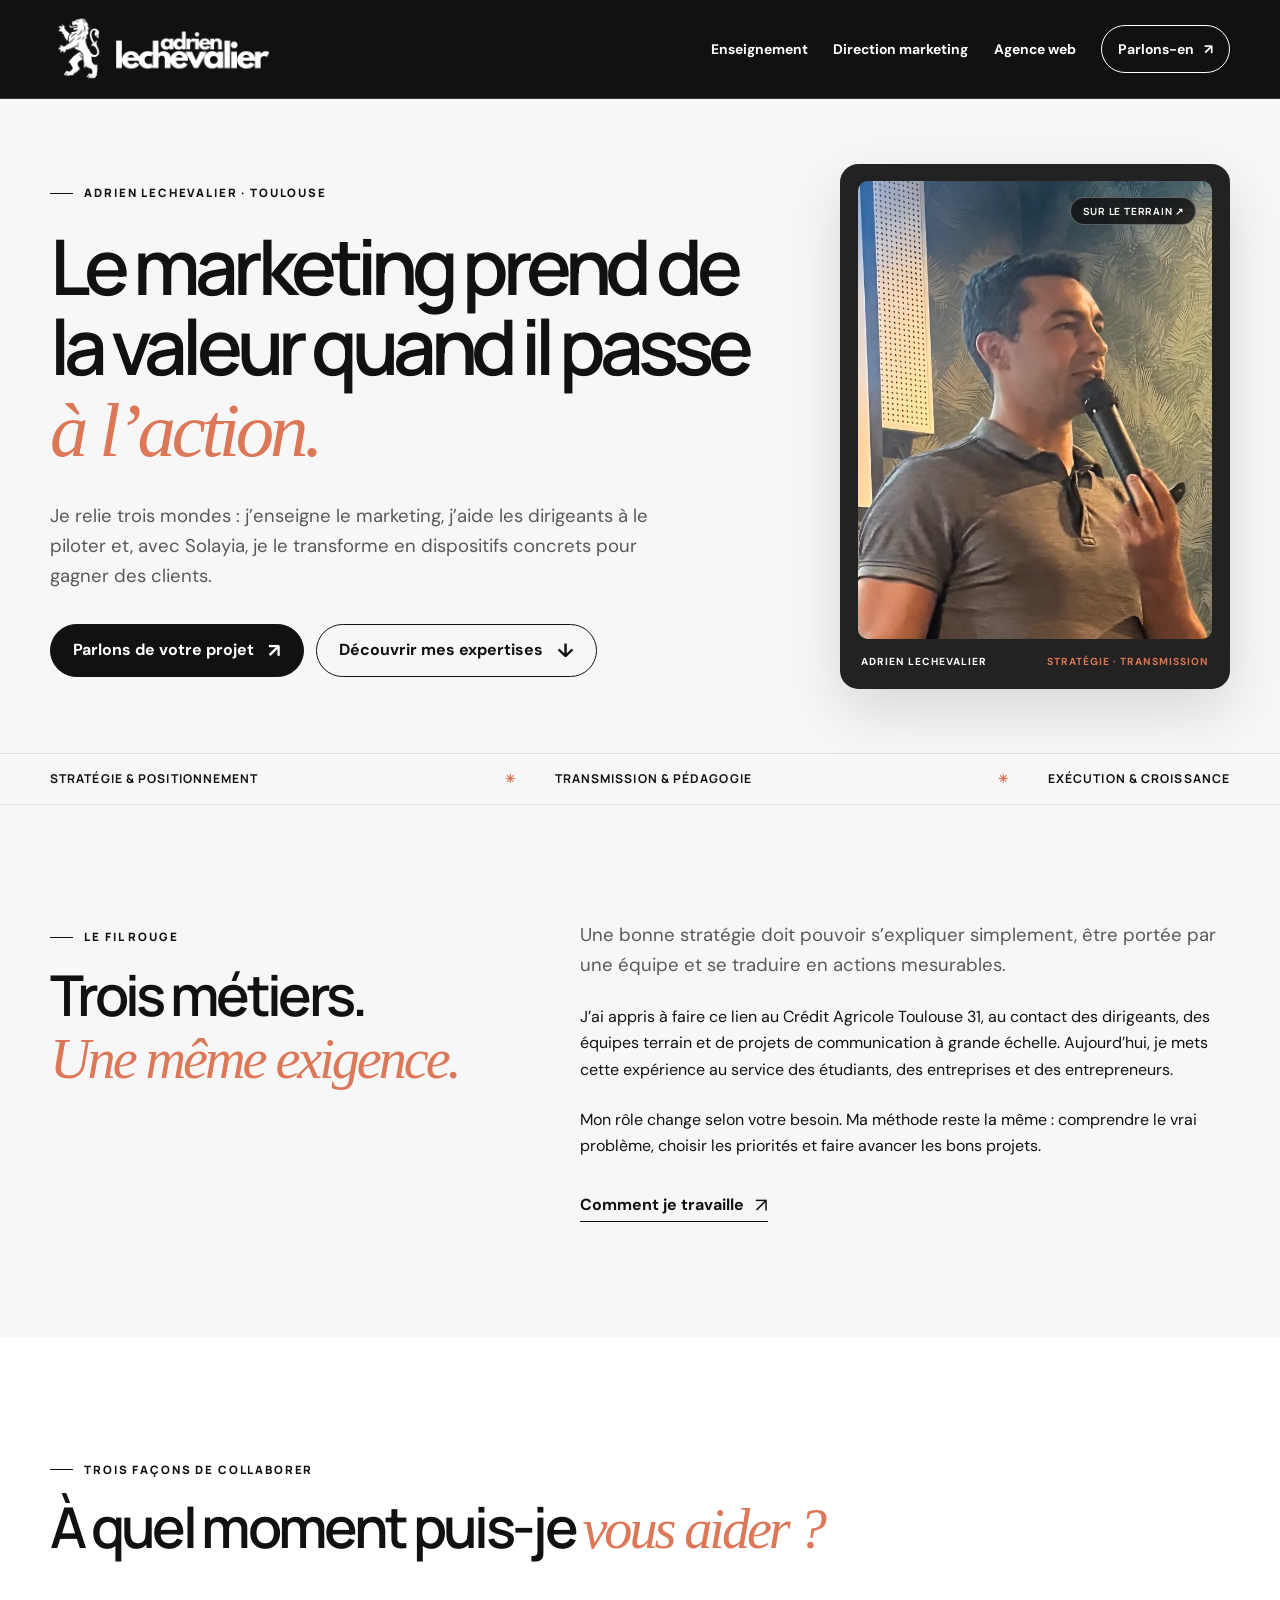
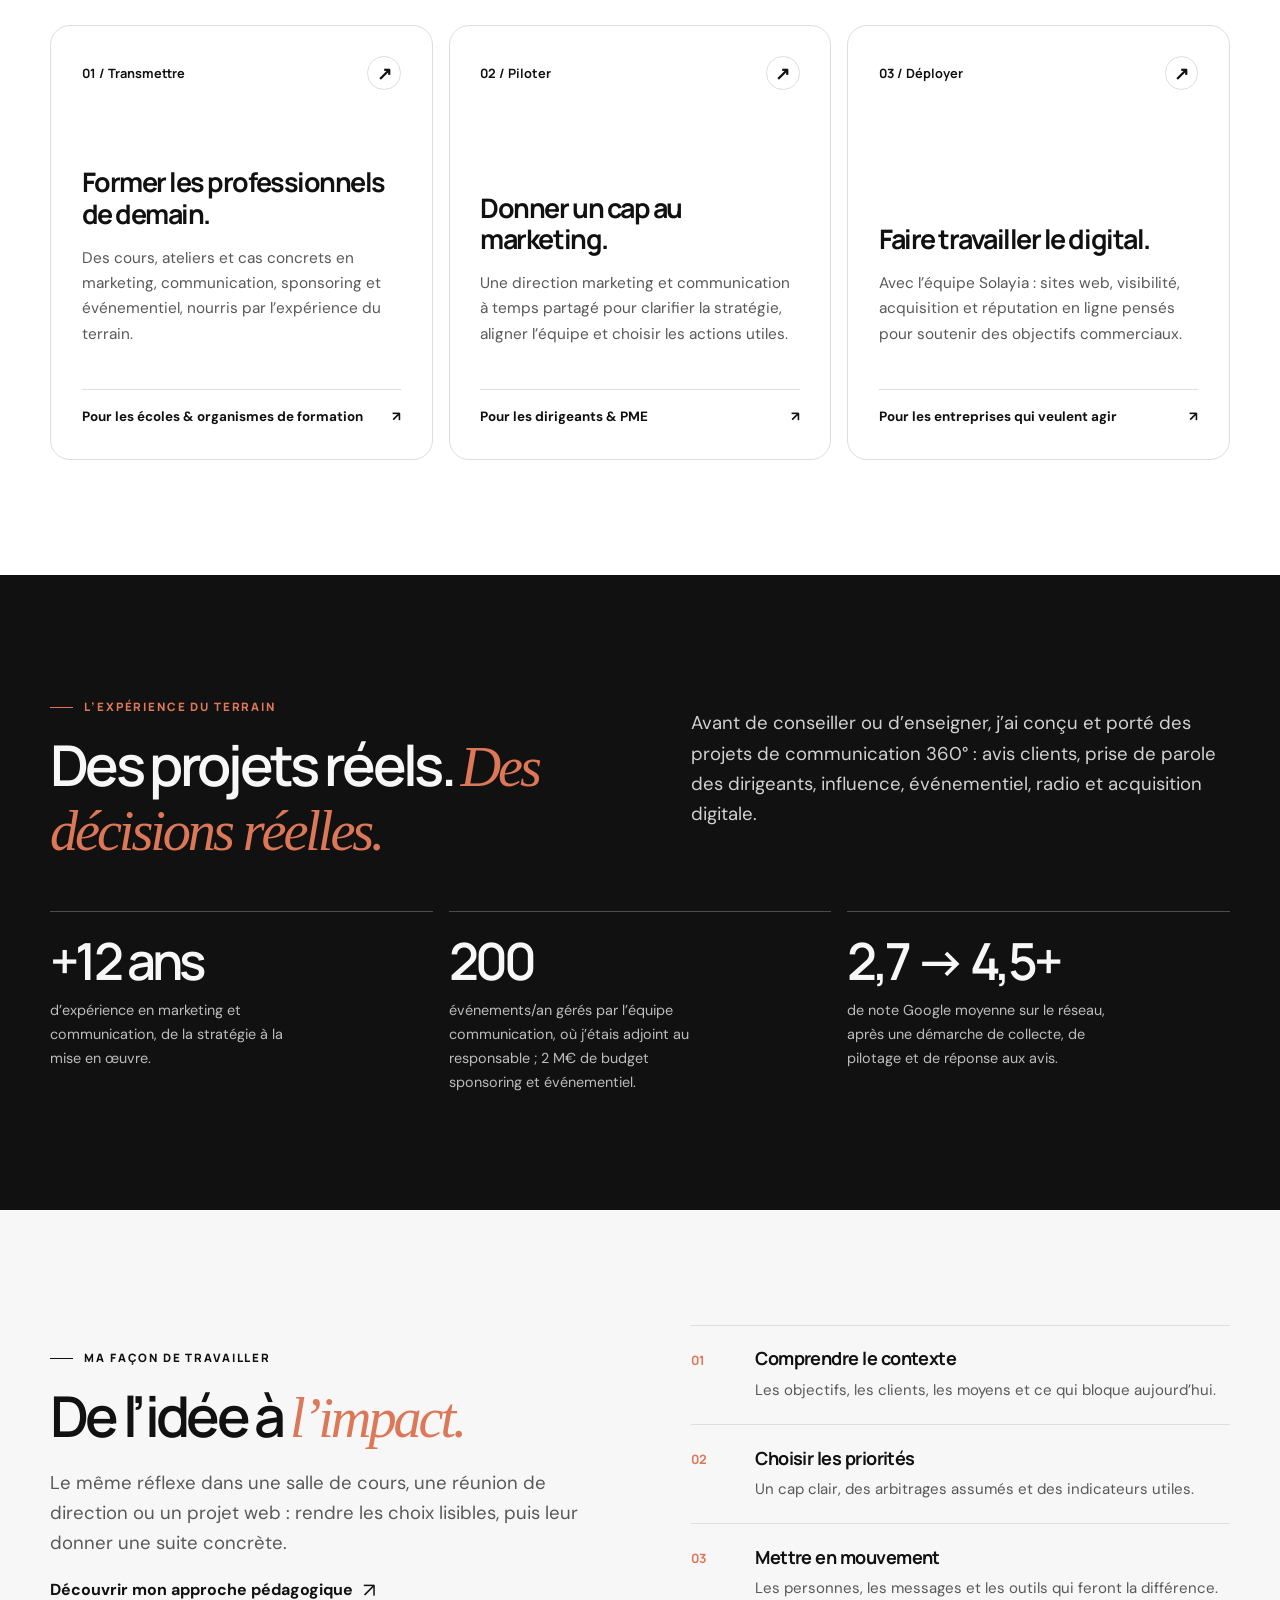
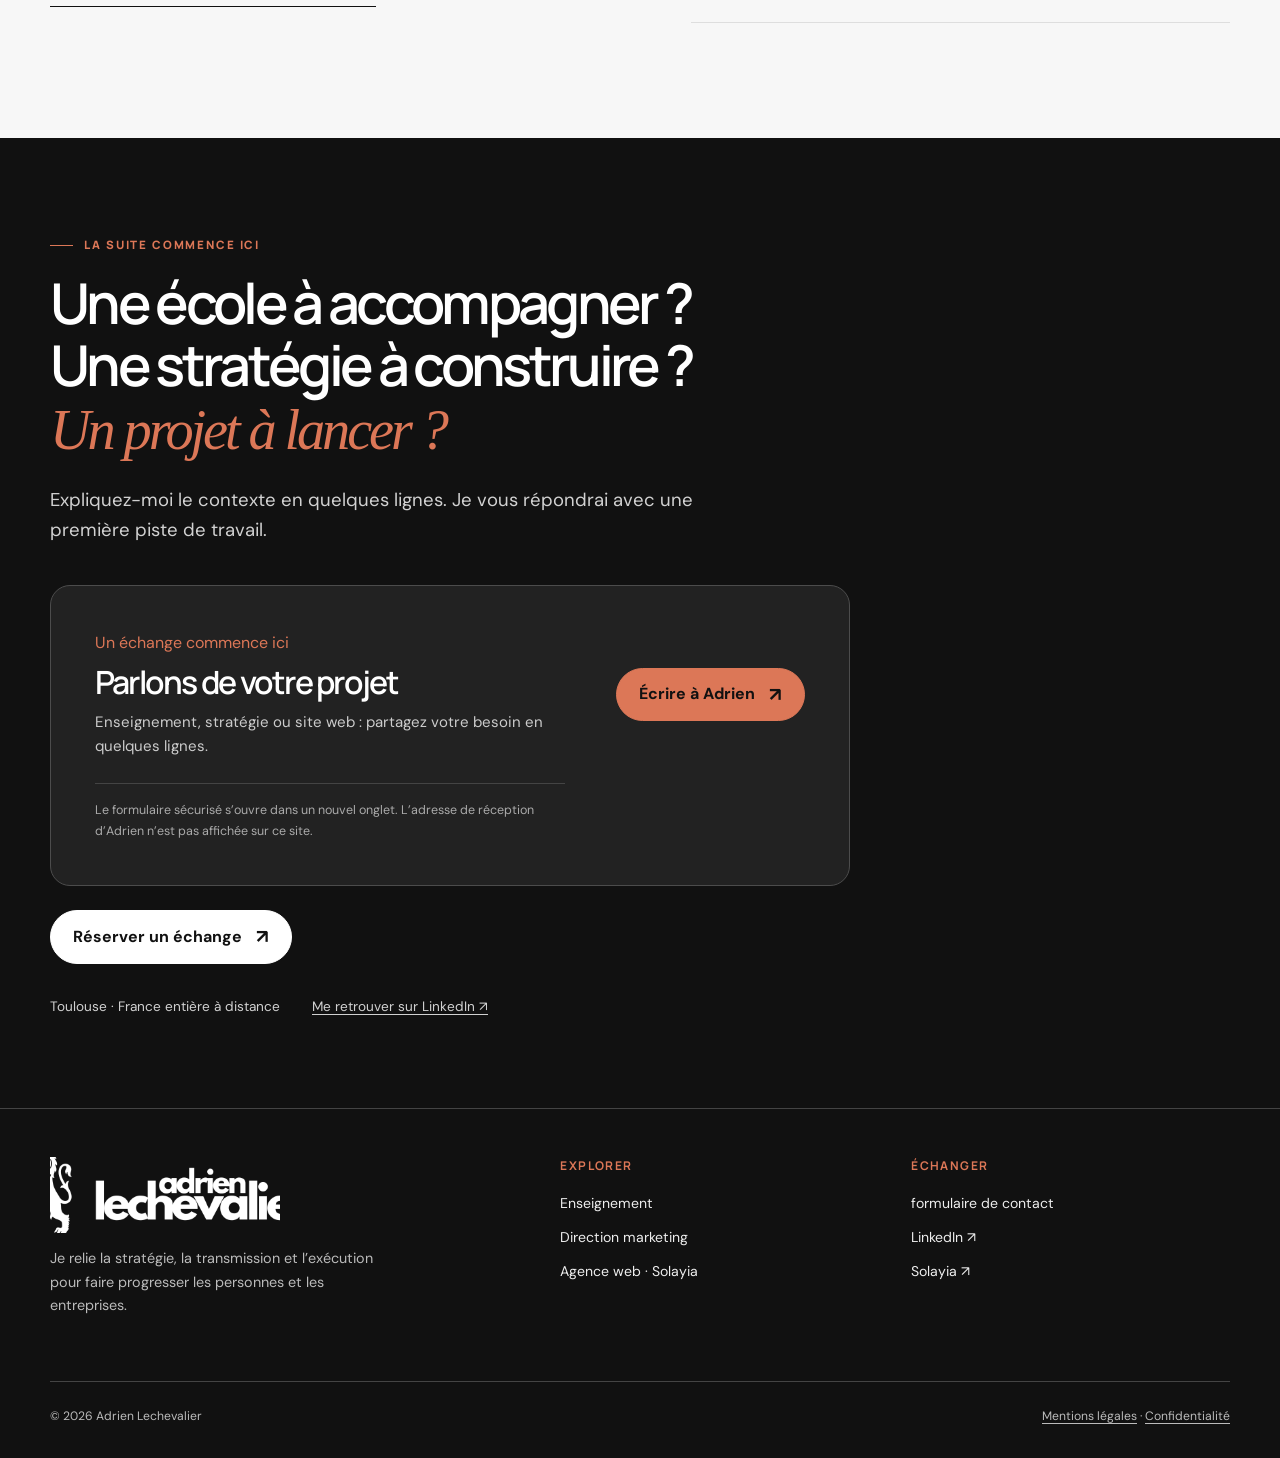
==== commit dafcc883: "Use original logo and activated private contact link" ====
--- a/index.html
+++ b/index.html
@@ -12,15 +12,15 @@
   <link rel="icon" type="image/png" href="assets/favicon.png">
   <link rel="preconnect" href="https://fonts.googleapis.com">
   <link rel="preconnect" href="https://fonts.gstatic.com" crossorigin>
-  <link rel="stylesheet" href="styles.css?v=20260929-4">
-  <script defer src="script.js?v=20260929-3"></script>
+  <link rel="stylesheet" href="styles.css?v=20260929-6">
+  <script defer src="script.js?v=20260929-4"></script>
   <script type="application/ld+json">{"@context":"https://schema.org","@type":"Person","name":"Adrien Lechevalier","jobTitle":"Enseignant en marketing et directeur marketing externalisé","address":{"@type":"PostalAddress","addressLocality":"Toulouse","addressCountry":"FR"},"worksFor":{"@type":"Organization","name":"Solayia","url":"https://solayia.fr/"},"sameAs":["https://fr.linkedin.com/in/adrien-lechevalier"]}</script>
 </head>
 <body>
   <a class="skip-link" href="#contenu">Aller au contenu</a>
   <header class="site-header">
     <div class="container nav-wrap">
-      <a class="brand" href="index.html" aria-label="Adrien Lechevalier, accueil"><span class="brand-lockup"><img class="brand-logo" src="assets/logo-adrien-lechevalier.png?v=original" alt="" width="2000" height="2000"></span></a>
+      <a class="brand" href="index.html" aria-label="Adrien Lechevalier, accueil"><span class="brand-lockup"><img class="brand-logo" src="assets/logo-menu.png" alt="" width="2000" height="2000"></span></a>
       <nav class="desktop-nav" aria-label="Navigation principale">
         <a href="enseignant.html">Enseignement</a><a href="direction-marketing.html">Direction marketing</a><a href="agence-web.html">Agence web</a><a class="nav-cta" href="#contact">Parlons-en <span aria-hidden="true">↗</span></a>
       </nav>
@@ -64,21 +64,13 @@
 
     <section class="section" aria-labelledby="methode"><div class="container split split--align"><div><span class="eyebrow">Ma façon de travailler</span><h2 class="section-title" id="methode">De l’idée à <em>l’impact.</em></h2><p class="lead">Le même réflexe dans une salle de cours, une réunion de direction ou un projet web : rendre les choix lisibles, puis leur donner une suite concrète.</p><a class="text-link" href="enseignant.html">Découvrir mon approche pédagogique <span class="arrow" aria-hidden="true">↗</span></a></div><ol class="steps"><li><div><h3>Comprendre le contexte</h3><p>Les objectifs, les clients, les moyens et ce qui bloque aujourd’hui.</p></div></li><li><div><h3>Choisir les priorités</h3><p>Un cap clair, des arbitrages assumés et des indicateurs utiles.</p></div></li><li><div><h3>Mettre en mouvement</h3><p>Les personnes, les messages et les outils qui feront la différence.</p></div></li></ol></div></section>
 
-    <section class="contact-band dark-band" aria-labelledby="contact"><div class="container"><span class="eyebrow">La suite commence ici</span><h2 class="section-title" id="contact">Une école à accompagner ?<br>Une stratégie à construire ?<br><em>Un projet à lancer ?</em></h2><p class="lead">Expliquez-moi le contexte en quelques lignes. Je vous répondrai avec une première piste de travail.</p><form class="contact-form" data-contact-form data-subject="Demande depuis le site Adrien Lechevalier" action="https://formsubmit.co/FORM_ENDPOINT_PENDING" method="post">
-  <h3>Décrivez-moi votre projet</h3>
-  <div class="contact-fields">
-    <label for="contact-nom">Votre nom<input id="contact-nom" name="Nom" autocomplete="name" required maxlength="120"></label>
-    <label for="contact-email">Votre e-mail<input id="contact-email" name="Email" type="email" autocomplete="email" required maxlength="200"></label>
-    <label class="full" for="contact-message">Votre message<textarea id="contact-message" name="Message" required maxlength="4000" placeholder="Quelques lignes sur votre besoin et vos objectifs"></textarea></label>
-  </div>
-  <input type="hidden" name="_subject" value="Demande depuis le site Adrien Lechevalier">
-  <input type="hidden" name="_template" value="table">
-  <label class="form-honey" aria-hidden="true">Ne pas remplir ce champ<input name="_honey" tabindex="-1" autocomplete="off"></label>
-  <button class="button button--accent" type="submit" disabled>Envoyer ma demande <span class="arrow" aria-hidden="true">↗</span></button>
-  <p class="form-note" role="status" aria-live="polite">Formulaire en cours d’activation. Vous pouvez réserver un échange ci-dessous.</p>
-</form><div class="button-row"><a class="button button--light" href="https://calendar.app.google/M3RFtpdJPuUSrRJf7" target="_blank" rel="noopener noreferrer">Réserver un échange <span class="arrow" aria-hidden="true">↗</span></a></div><div class="contact-meta"><span>Toulouse · France entière à distance</span><a href="https://fr.linkedin.com/in/adrien-lechevalier" target="_blank" rel="noopener noreferrer">Me retrouver sur LinkedIn ↗</a></div></div></section>
+    <section class="contact-band dark-band" aria-labelledby="contact"><div class="container"><span class="eyebrow">La suite commence ici</span><h2 class="section-title" id="contact">Une école à accompagner ?<br>Une stratégie à construire ?<br><em>Un projet à lancer ?</em></h2><p class="lead">Expliquez-moi le contexte en quelques lignes. Je vous répondrai avec une première piste de travail.</p><div class="contact-card">
+  <div><span class="small-title">Un échange commence ici</span><h3>Parlons de votre projet</h3><p>Enseignement, stratégie ou site web : partagez votre besoin en quelques lignes.</p></div>
+  <a class="button button--accent" href="https://formsubmit.co/el/xemexu/?subject=Demande%20depuis%20le%20site%20Adrien%20Lechevalier" target="_blank" rel="noopener noreferrer">Écrire à Adrien <span class="arrow" aria-hidden="true">↗</span></a>
+  <p class="contact-note">Le formulaire sécurisé s’ouvre dans un nouvel onglet. L’adresse de réception d’Adrien n’est pas affichée sur ce site.</p>
+</div><div class="button-row"><a class="button button--light" href="https://calendar.app.google/M3RFtpdJPuUSrRJf7" target="_blank" rel="noopener noreferrer">Réserver un échange <span class="arrow" aria-hidden="true">↗</span></a></div><div class="contact-meta"><span>Toulouse · France entière à distance</span><a href="https://fr.linkedin.com/in/adrien-lechevalier" target="_blank" rel="noopener noreferrer">Me retrouver sur LinkedIn ↗</a></div></div></section>
   </main>
 
-  <footer class="site-footer"><div class="container"><div class="footer-grid"><div class="footer-brand"><span class="footer-lockup"><img class="footer-logo" src="assets/logo-adrien-lechevalier.png?v=original" alt="Adrien Lechevalier" width="2000" height="2000" loading="lazy"></span><p>Je relie la stratégie, la transmission et l’exécution pour faire progresser les personnes et les entreprises.</p></div><div><h3>Explorer</h3><ul><li><a href="enseignant.html">Enseignement</a></li><li><a href="direction-marketing.html">Direction marketing</a></li><li><a href="agence-web.html">Agence web · Solayia</a></li></ul></div><div><h3>Échanger</h3><ul><li><a href="#contact">formulaire de contact</a></li><li><a href="https://fr.linkedin.com/in/adrien-lechevalier" target="_blank" rel="noopener noreferrer">LinkedIn ↗</a></li><li><a href="https://solayia.fr/" target="_blank" rel="noopener noreferrer">Solayia ↗</a></li></ul></div></div><div class="footer-bottom"><span>© <span data-year>2026</span> Adrien Lechevalier</span><span><a href="mentions-legales.html">Mentions légales</a> · <a href="confidentialite.html">Confidentialité</a></span></div></div></footer>
+  <footer class="site-footer"><div class="container"><div class="footer-grid"><div class="footer-brand"><span class="footer-lockup"><img class="footer-logo" src="assets/logo-menu.png" alt="Adrien Lechevalier" width="2000" height="2000" loading="lazy"></span><p>Je relie la stratégie, la transmission et l’exécution pour faire progresser les personnes et les entreprises.</p></div><div><h3>Explorer</h3><ul><li><a href="enseignant.html">Enseignement</a></li><li><a href="direction-marketing.html">Direction marketing</a></li><li><a href="agence-web.html">Agence web · Solayia</a></li></ul></div><div><h3>Échanger</h3><ul><li><a href="#contact">formulaire de contact</a></li><li><a href="https://fr.linkedin.com/in/adrien-lechevalier" target="_blank" rel="noopener noreferrer">LinkedIn ↗</a></li><li><a href="https://solayia.fr/" target="_blank" rel="noopener noreferrer">Solayia ↗</a></li></ul></div></div><div class="footer-bottom"><span>© <span data-year>2026</span> Adrien Lechevalier</span><span><a href="mentions-legales.html">Mentions légales</a> · <a href="confidentialite.html">Confidentialité</a></span></div></div></footer>
 </body>
 </html>
--- a/styles.css
+++ b/styles.css
@@ -64,8 +64,10 @@
 .site-header { position: relative; z-index: 20; background: var(--ink); color: var(--white); border-bottom: 1px solid #383838; }
 .nav-wrap { min-height: 98px; display: flex; align-items: center; justify-content: space-between; gap: 2rem; }
 .brand { display: flex; align-items: center; gap: .8rem; text-decoration: none; flex-shrink: 0; }
-.brand-lockup, .footer-lockup { position: relative; display: block; width: 220px; height: 94px; overflow: hidden; background: #707070; border-radius: .3rem; }
-.brand-logo, .footer-logo { position: absolute; display: block; width: 340px; height: 340px; max-width: none; top: calc(50% + 6px); left: 50%; transform: translate(-50%, -50%); }
+.brand-lockup, .footer-lockup { position: relative; display: block; overflow: hidden; }
+.brand-lockup { width: 230px; height: 76px; }
+.brand-logo, .footer-logo { position: absolute; display: block; max-width: none; top: calc(50% + 6px); left: 50%; transform: translate(-50%, -50%); }
+.brand-logo { width: 240px; height: 240px; }
 .desktop-nav { display: flex; align-items: center; gap: clamp(1rem, 2vw, 2.3rem); }
 .desktop-nav a, .mobile-nav a { font-size: .87rem; font-weight: 700; text-decoration: none; }
 .desktop-nav a:not(.nav-cta) { position: relative; white-space: nowrap; }
@@ -186,22 +188,18 @@
 .contact-band .lead { max-width: 680px; margin: 1.5rem 0 2rem; }
 .contact-meta { display: flex; flex-wrap: wrap; gap: .6rem 2rem; margin-top: 2rem; color: #d1d1d1; font-size: .85rem; }
 .contact-meta a { text-underline-offset: 3px; }
-.contact-form { max-width: 800px; margin: 2.5rem 0; padding: clamp(1.5rem, 3vw, 2.5rem); background: #222; border: 1px solid #4c4c4c; border-radius: var(--radius); }
-.contact-form h3 { margin: 0 0 1.3rem; font: 600 1.5rem/1.2 var(--heading); letter-spacing: -.04em; }
-.contact-fields { display: grid; grid-template-columns: 1fr 1fr; gap: 1rem; }
-.contact-form label { display: flex; flex-direction: column; gap: .4rem; font-size: .84rem; font-weight: 700; }
-.contact-form label.full { grid-column: 1 / -1; }
-.contact-form input, .contact-form textarea { width: 100%; padding: .8rem 1rem; border: 1px solid #777; border-radius: .5rem; background: #fff; color: #111; }
-.contact-form textarea { min-height: 135px; resize: vertical; }
-.contact-form .button { margin-top: 1.3rem; cursor: pointer; }
-.contact-form .form-note { margin: .7rem 0 0; color: #bdbdbd; font-size: .78rem; }
-.contact-form .form-note--success { color: #f3b59d; }
-.contact-form .form-honey { position: absolute; width: 1px; height: 1px; overflow: hidden; clip-path: inset(50%); white-space: nowrap; }
-.contact-form button:disabled { opacity: .6; cursor: wait; }
+.contact-card { max-width: 800px; margin: 2.5rem 0 1.5rem; padding: clamp(1.6rem, 3.5vw, 2.75rem); display: grid; grid-template-columns: minmax(0, 1fr) auto; align-items: center; gap: 1.5rem 2rem; background: #222; border: 1px solid #4c4c4c; border-radius: var(--radius); }
+.contact-card .small-title { color: var(--accent); }
+.contact-card h3 { margin: .45rem 0 .55rem; font: 600 clamp(1.55rem, 2.5vw, 2rem)/1.15 var(--heading); letter-spacing: -.055em; }
+.contact-card p { max-width: 470px; margin: 0; color: #ccc; font-size: .94rem; }
+.contact-card .button { white-space: nowrap; }
+.contact-card .contact-note { grid-column: 1 / -1; padding-top: 1rem; border-top: 1px solid #444; color: #aaa; font-size: .78rem; }
 .site-footer { padding: 3rem 0 2rem; background: var(--ink); color: #eee; border-top: 1px solid #444; }
 .footer-grid { display: grid; grid-template-columns: 1.5fr 1fr 1fr; gap: 2rem; padding-bottom: 3rem; }
 .footer-brand { max-width: 340px; }
-.footer-lockup { width: 220px; height: 94px; }
+.footer-lockup { width: 230px; height: 76px; }
+.footer-logo { width: 240px; height: 240px; }
+.footer-logo { width: 340px; height: 340px; }
 .footer-brand p { color: #bbb; font-size: .9rem; }
 .footer-grid h3 { margin: 0 0 1rem; font: 700 .75rem var(--heading); text-transform: uppercase; letter-spacing: .12em; color: var(--accent); }
 .footer-grid ul { list-style: none; padding: 0; margin: 0; }
@@ -222,15 +220,15 @@
 @media (max-width: 1050px) {
   .desktop-nav { gap: 1rem; }
   .desktop-nav a { font-size: .77rem; }
-  .brand-lockup { width: 205px; height: 88px; }
-  .brand-logo { width: 318px; height: 318px; }
+  .brand-lockup { width: 208px; height: 70px; }
+  .brand-logo { width: 218px; height: 218px; }
   .hero-grid { grid-template-columns: minmax(0, 1.2fr) minmax(310px, .8fr); }
   .work-card { min-height: 440px; }
 }
 @media (max-width: 840px) {
   .nav-wrap { min-height: 88px; }
-  .brand-lockup { width: 192px; height: 82px; }
-  .brand-logo { width: 300px; height: 300px; }
+  .brand-lockup { width: 192px; height: 64px; }
+  .brand-logo { width: 202px; height: 202px; }
   .desktop-nav { display: none; }
   .menu-toggle { display: flex; }
   .mobile-nav { display: none; position: absolute; top: 100%; left: 0; right: 0; height: calc(100dvh - 88px); overflow-y: auto; padding: 2rem max(1.5rem, calc((100vw - 1180px) / 2)); background: var(--ink); color: var(--white); border-top: 1px solid #383838; box-shadow: 0 20px 40px #11111130; }
@@ -265,8 +263,8 @@
   .evidence strong { font-size: 3rem; }
   .page-hero .microproof { gap: .8rem 1.4rem; }
   .button-row .button { width: 100%; }
-  .contact-fields { grid-template-columns: 1fr; }
-  .contact-form label.full { grid-column: auto; }
+  .contact-card { grid-template-columns: 1fr; }
+  .contact-card .button { width: 100%; }
   .legal-page dl { grid-template-columns: 1fr; gap: .2rem; }
   .legal-page dd + dt { margin-top: .7rem; }
   .footer-grid { grid-template-columns: 1fr 1fr; }
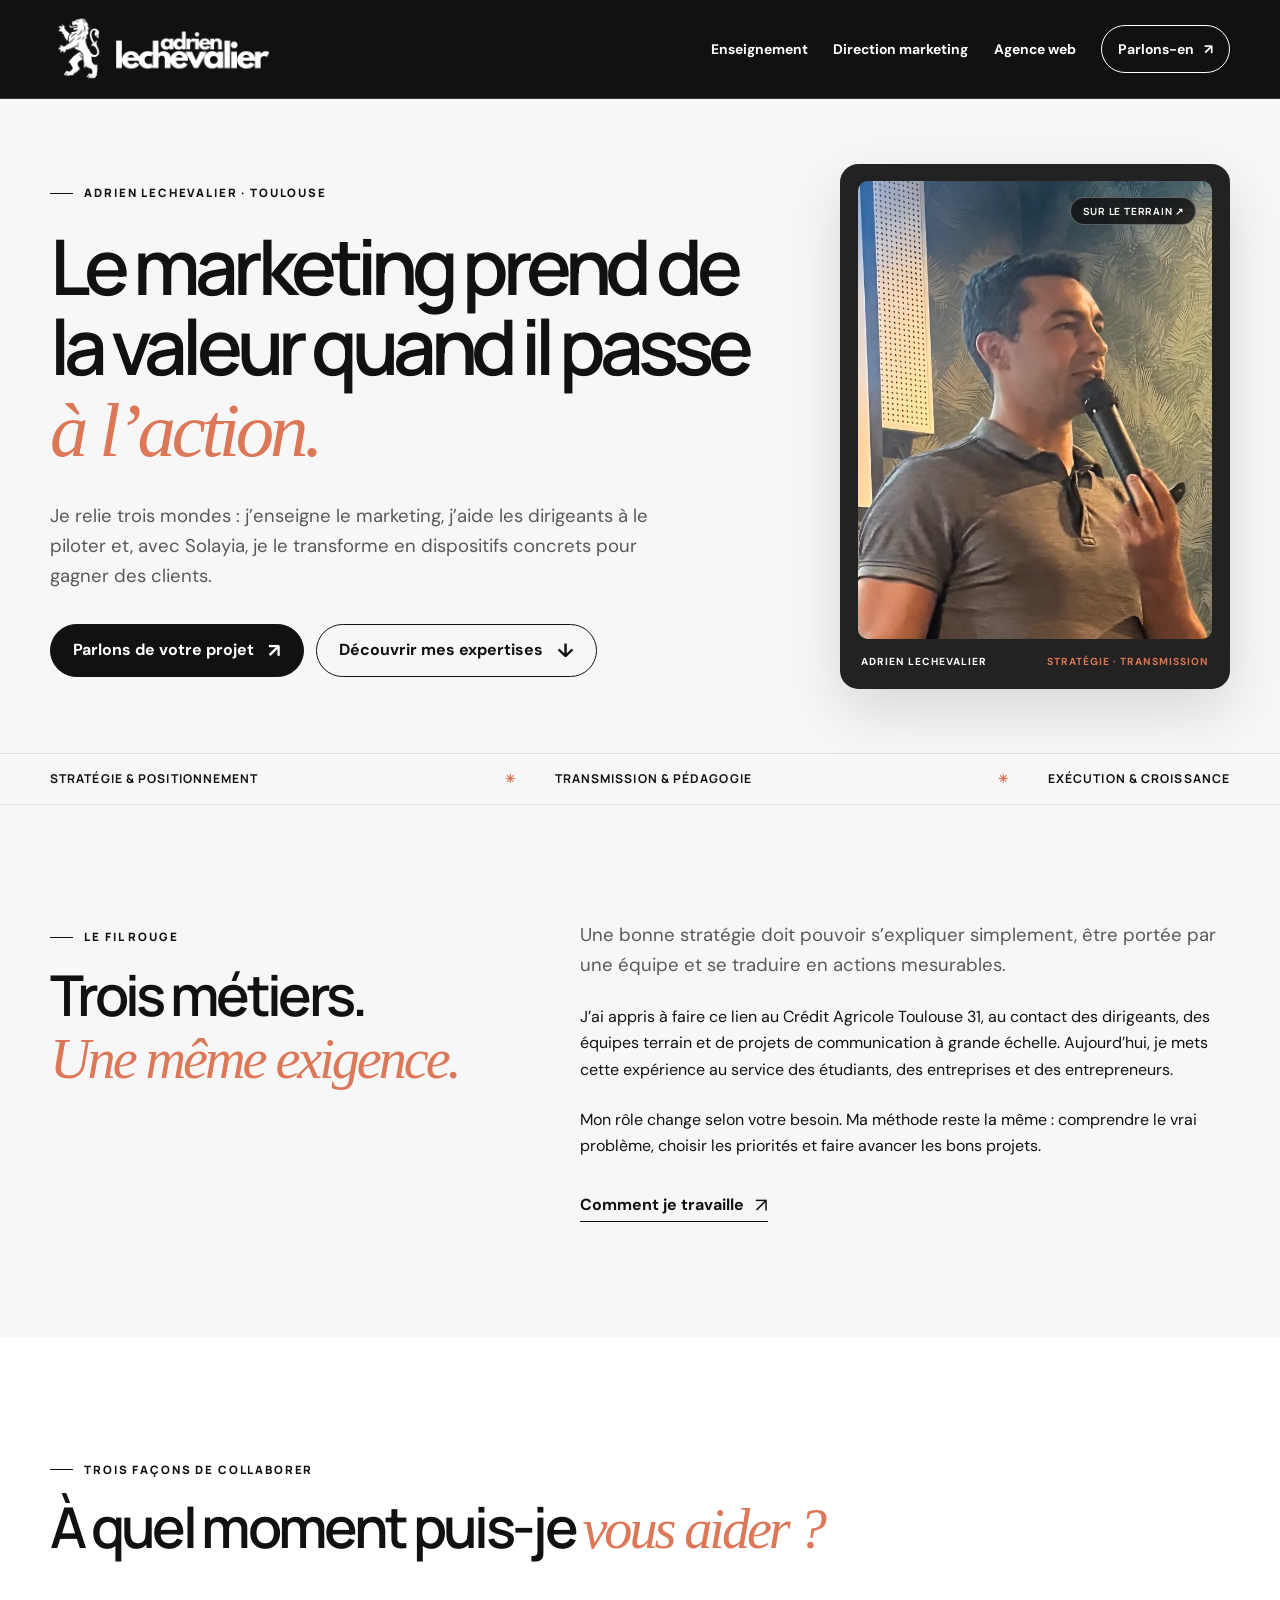
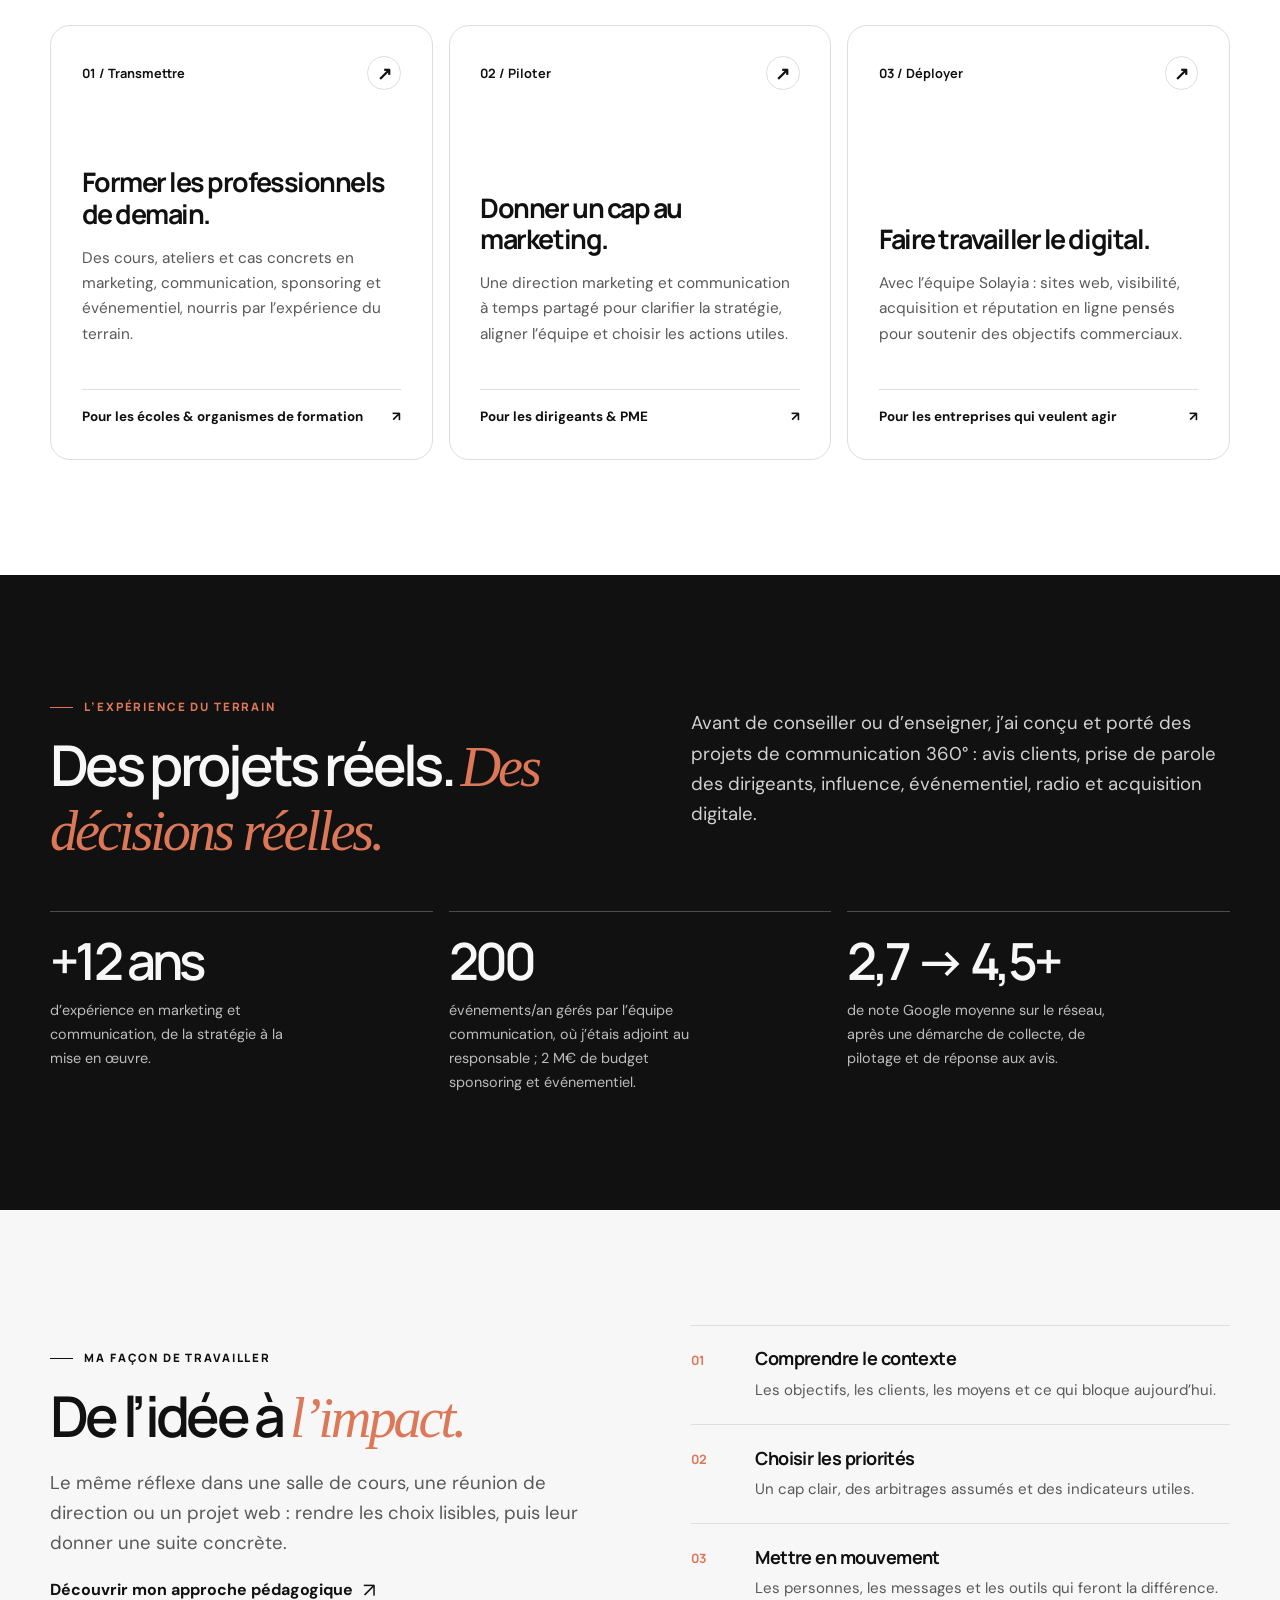
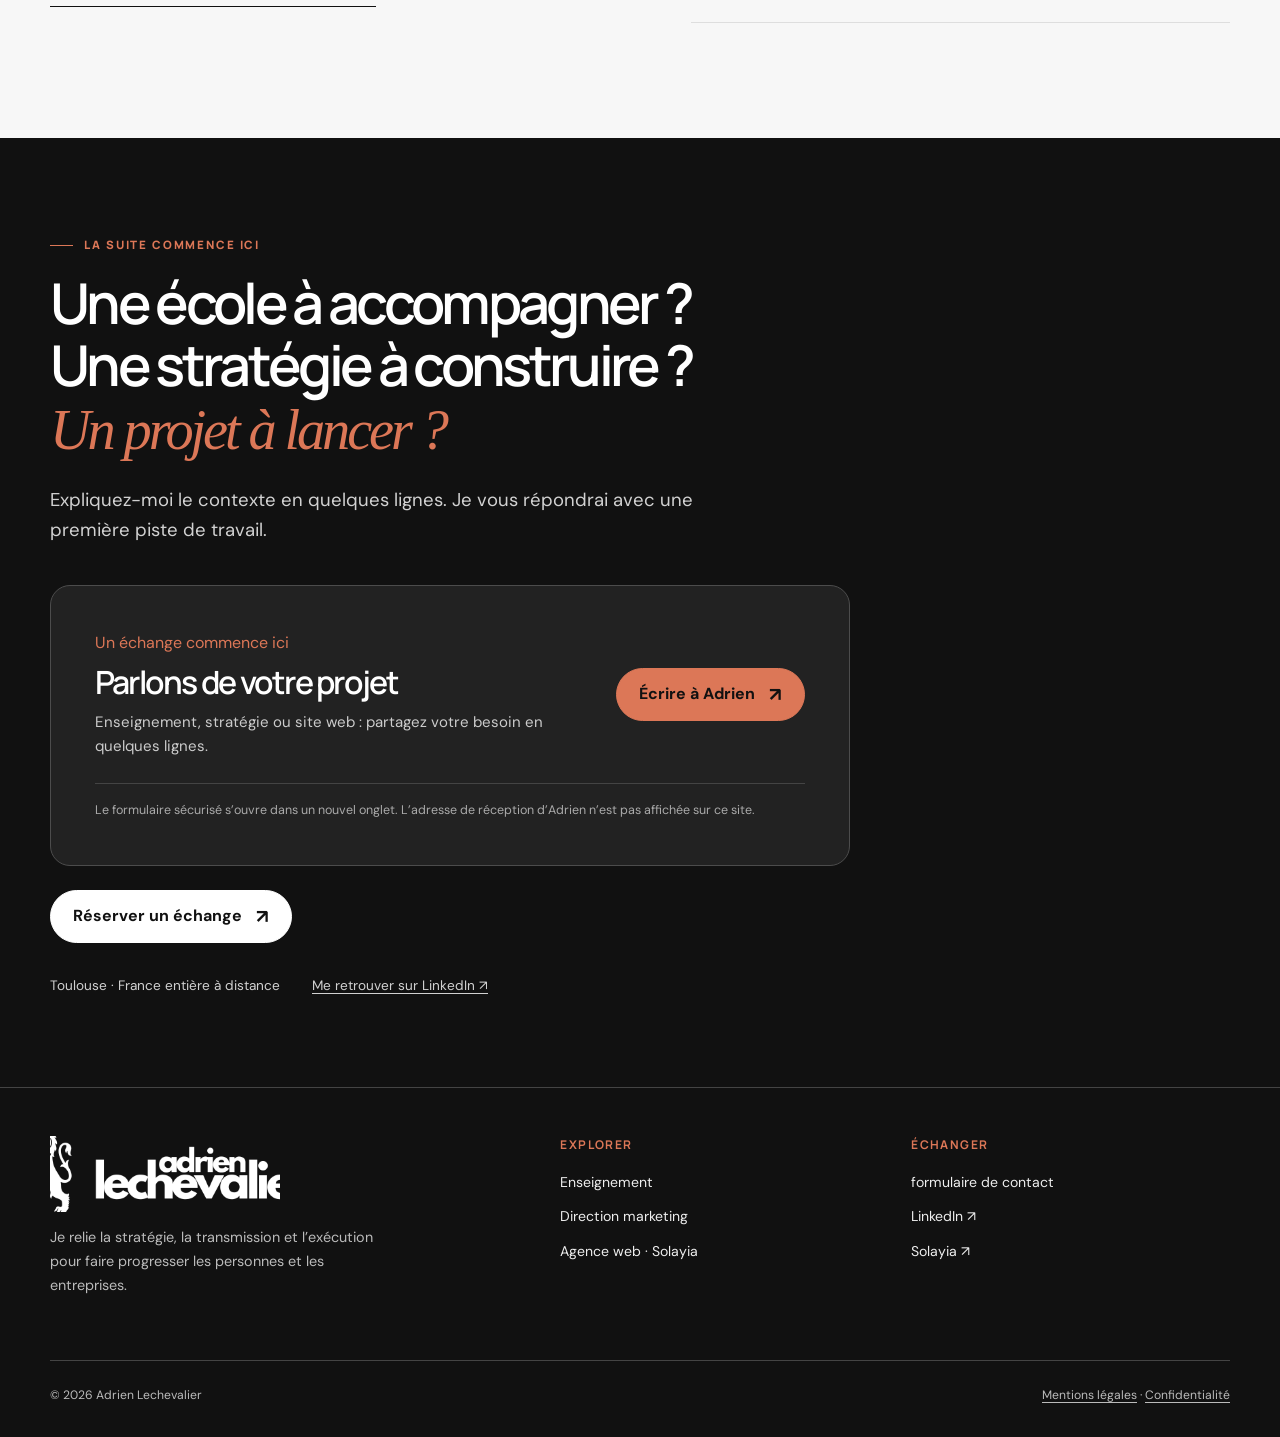
==== commit 7e05fb38: "Refine contact card note layout" ====
--- a/index.html
+++ b/index.html
@@ -12,7 +12,7 @@
   <link rel="icon" type="image/png" href="assets/favicon.png">
   <link rel="preconnect" href="https://fonts.googleapis.com">
   <link rel="preconnect" href="https://fonts.gstatic.com" crossorigin>
-  <link rel="stylesheet" href="styles.css?v=20260929-6">
+  <link rel="stylesheet" href="styles.css?v=20260929-7">
   <script defer src="script.js?v=20260929-4"></script>
   <script type="application/ld+json">{"@context":"https://schema.org","@type":"Person","name":"Adrien Lechevalier","jobTitle":"Enseignant en marketing et directeur marketing externalisé","address":{"@type":"PostalAddress","addressLocality":"Toulouse","addressCountry":"FR"},"worksFor":{"@type":"Organization","name":"Solayia","url":"https://solayia.fr/"},"sameAs":["https://fr.linkedin.com/in/adrien-lechevalier"]}</script>
 </head>
--- a/styles.css
+++ b/styles.css
@@ -193,7 +193,7 @@
 .contact-card h3 { margin: .45rem 0 .55rem; font: 600 clamp(1.55rem, 2.5vw, 2rem)/1.15 var(--heading); letter-spacing: -.055em; }
 .contact-card p { max-width: 470px; margin: 0; color: #ccc; font-size: .94rem; }
 .contact-card .button { white-space: nowrap; }
-.contact-card .contact-note { grid-column: 1 / -1; padding-top: 1rem; border-top: 1px solid #444; color: #aaa; font-size: .78rem; }
+.contact-card .contact-note { grid-column: 1 / -1; max-width: none; padding-top: 1rem; border-top: 1px solid #444; color: #aaa; font-size: .78rem; }
 .site-footer { padding: 3rem 0 2rem; background: var(--ink); color: #eee; border-top: 1px solid #444; }
 .footer-grid { display: grid; grid-template-columns: 1.5fr 1fr 1fr; gap: 2rem; padding-bottom: 3rem; }
 .footer-brand { max-width: 340px; }
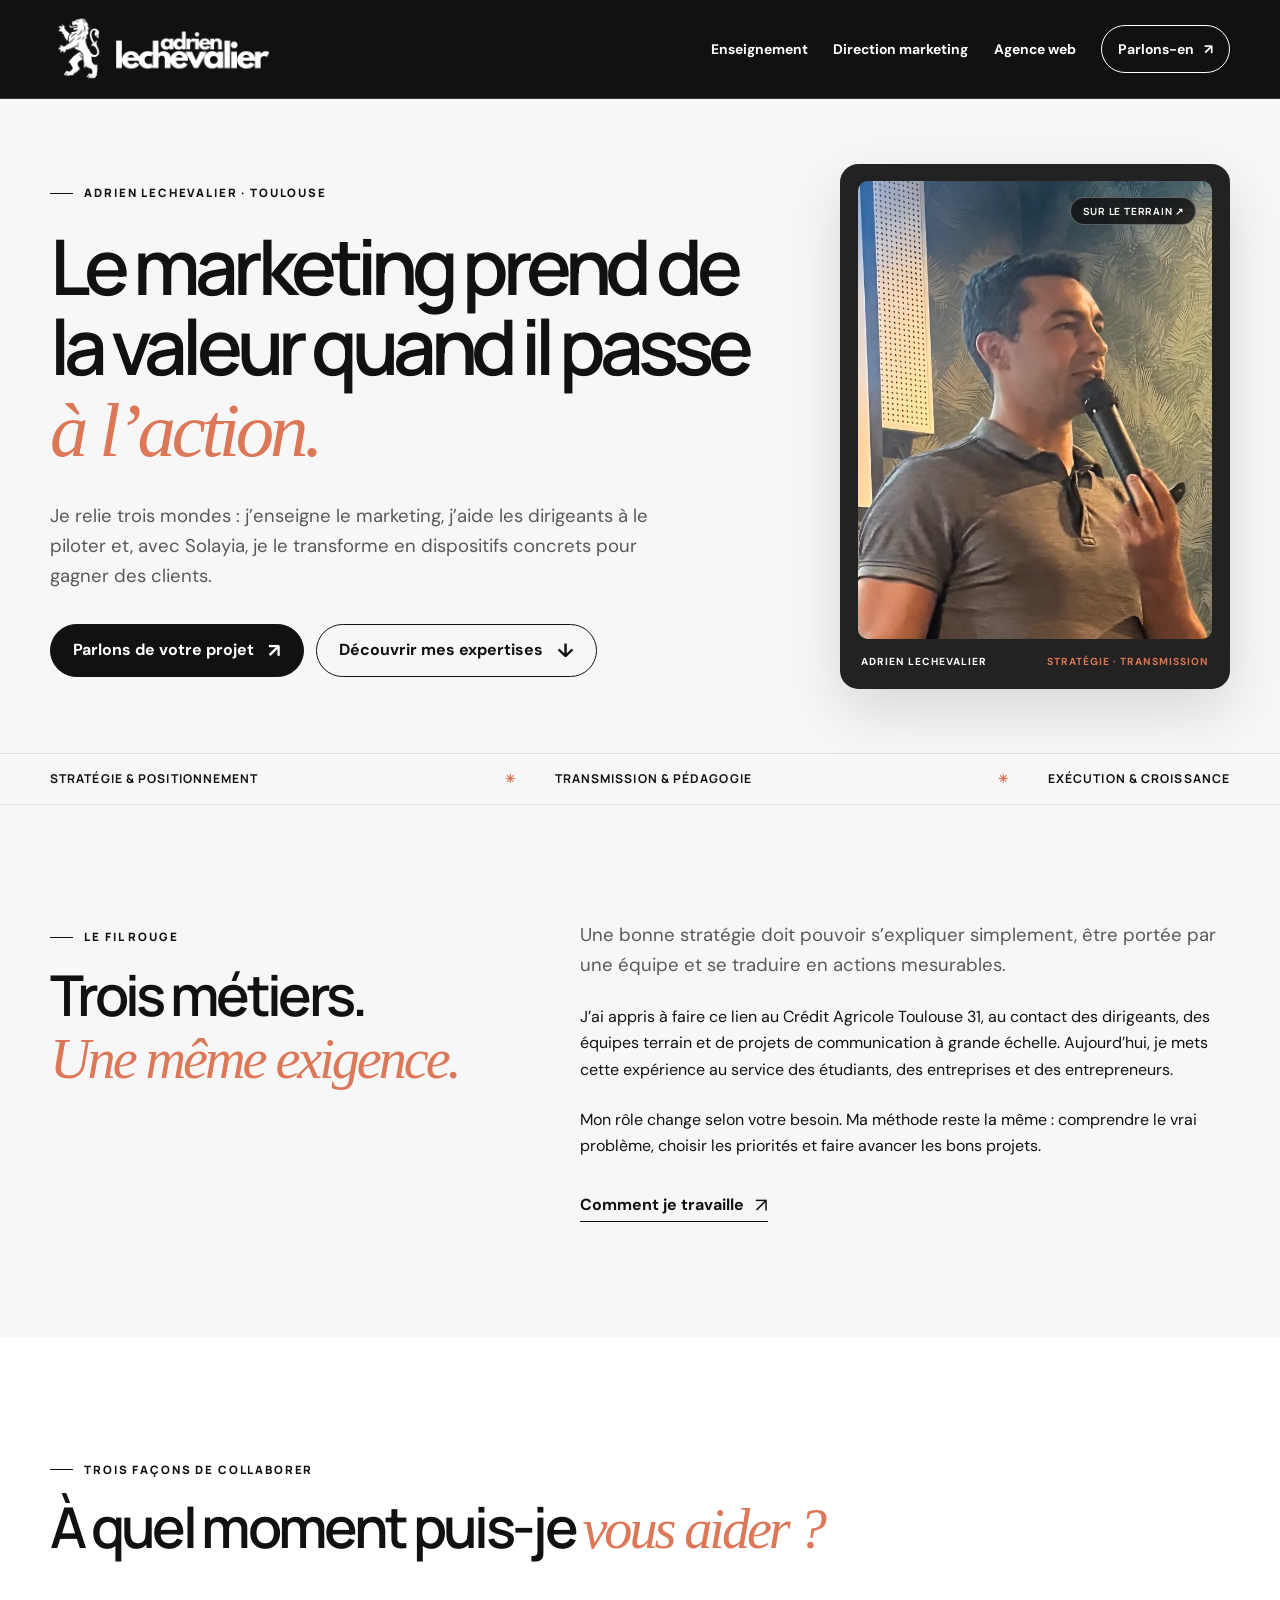
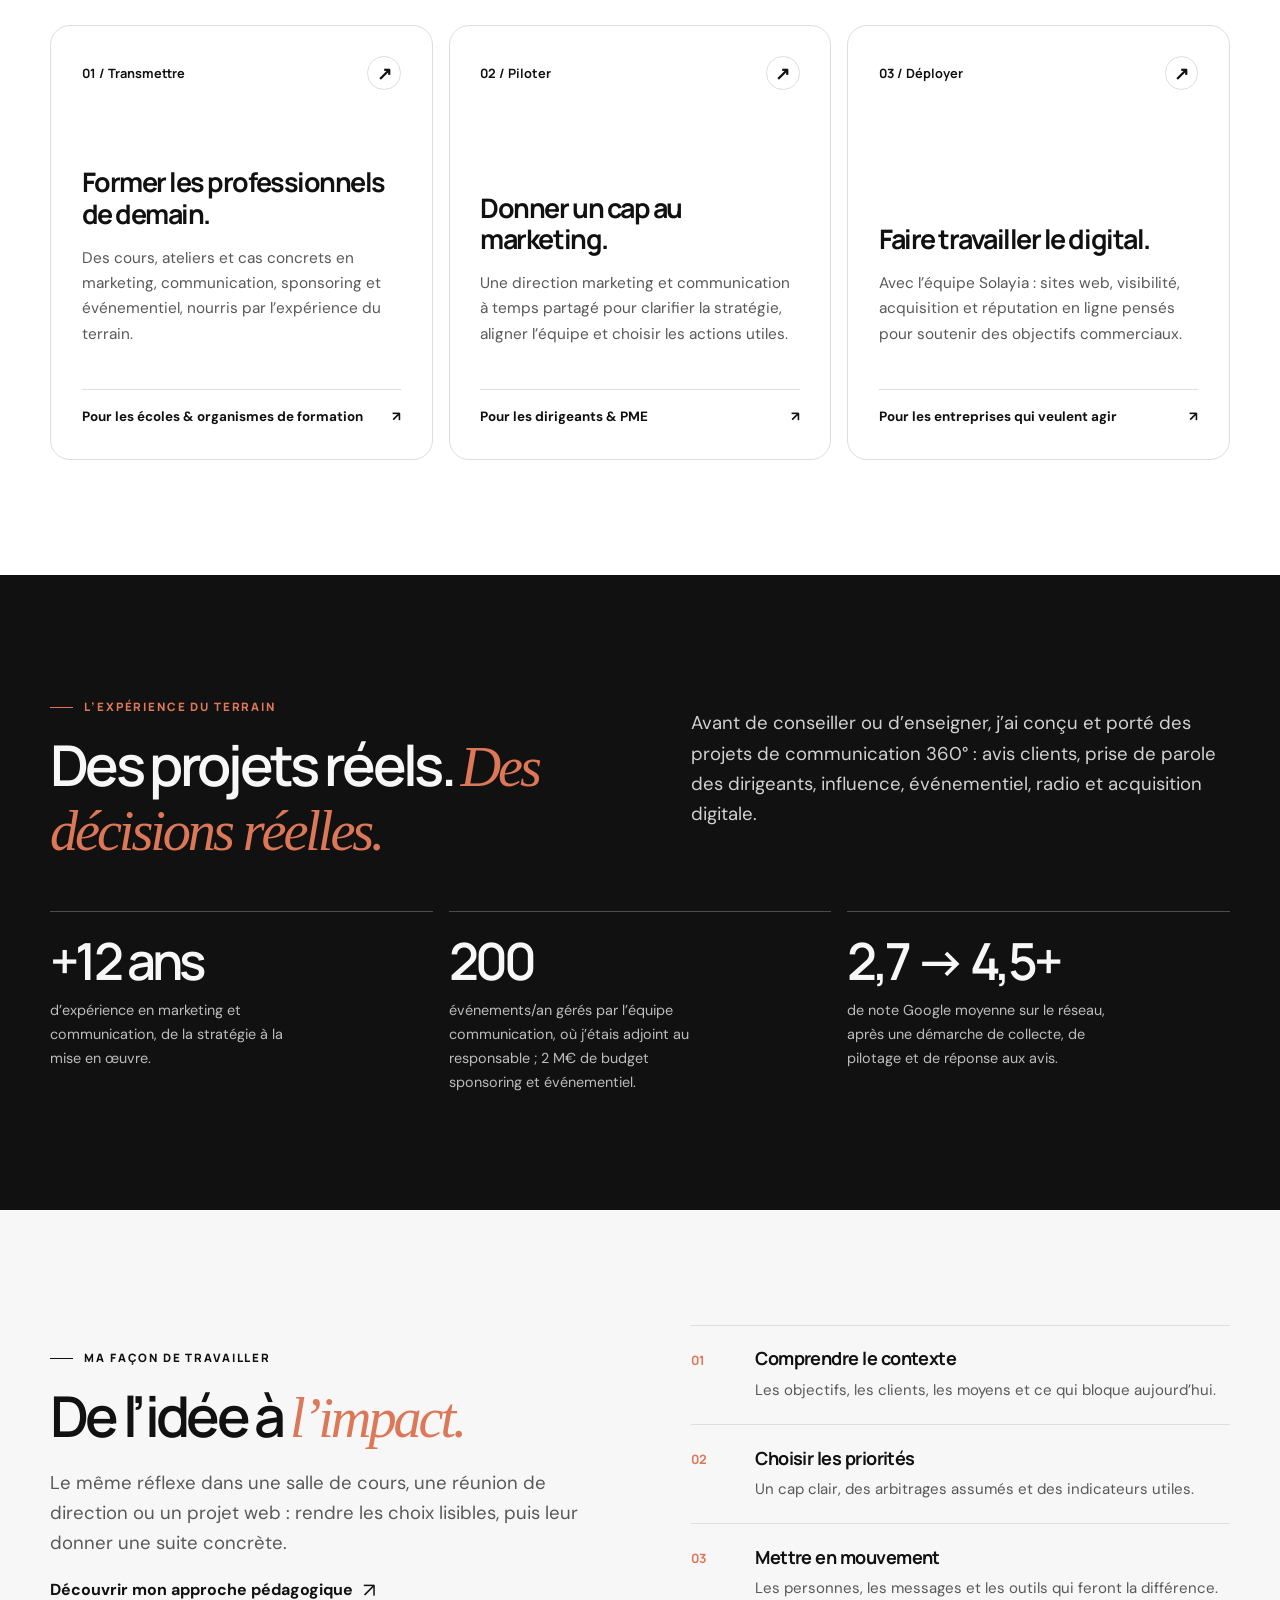
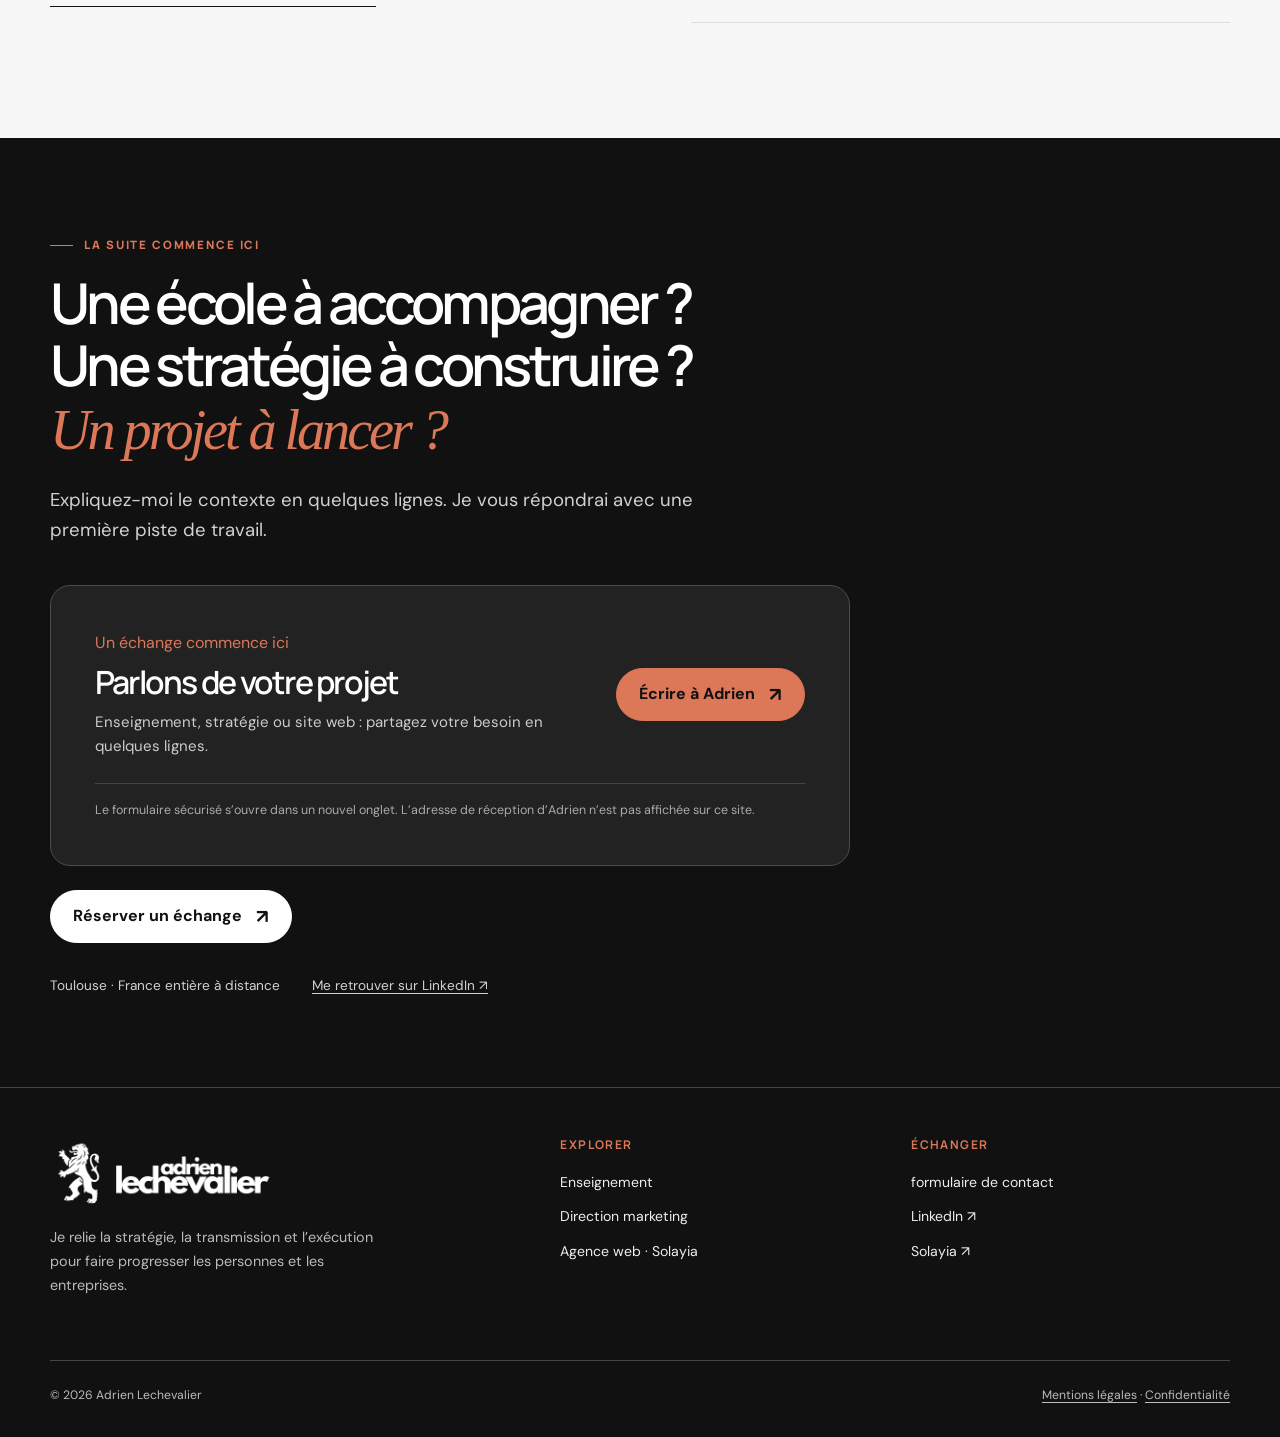
==== commit 59571236: "Fit exact logo in footer lockup" ====
--- a/index.html
+++ b/index.html
@@ -12,7 +12,7 @@
   <link rel="icon" type="image/png" href="assets/favicon.png">
   <link rel="preconnect" href="https://fonts.googleapis.com">
   <link rel="preconnect" href="https://fonts.gstatic.com" crossorigin>
-  <link rel="stylesheet" href="styles.css?v=20260929-7">
+  <link rel="stylesheet" href="styles.css?v=20260929-8">
   <script defer src="script.js?v=20260929-4"></script>
   <script type="application/ld+json">{"@context":"https://schema.org","@type":"Person","name":"Adrien Lechevalier","jobTitle":"Enseignant en marketing et directeur marketing externalisé","address":{"@type":"PostalAddress","addressLocality":"Toulouse","addressCountry":"FR"},"worksFor":{"@type":"Organization","name":"Solayia","url":"https://solayia.fr/"},"sameAs":["https://fr.linkedin.com/in/adrien-lechevalier"]}</script>
 </head>
--- a/styles.css
+++ b/styles.css
@@ -199,7 +199,6 @@
 .footer-brand { max-width: 340px; }
 .footer-lockup { width: 230px; height: 76px; }
 .footer-logo { width: 240px; height: 240px; }
-.footer-logo { width: 340px; height: 340px; }
 .footer-brand p { color: #bbb; font-size: .9rem; }
 .footer-grid h3 { margin: 0 0 1rem; font: 700 .75rem var(--heading); text-transform: uppercase; letter-spacing: .12em; color: var(--accent); }
 .footer-grid ul { list-style: none; padding: 0; margin: 0; }
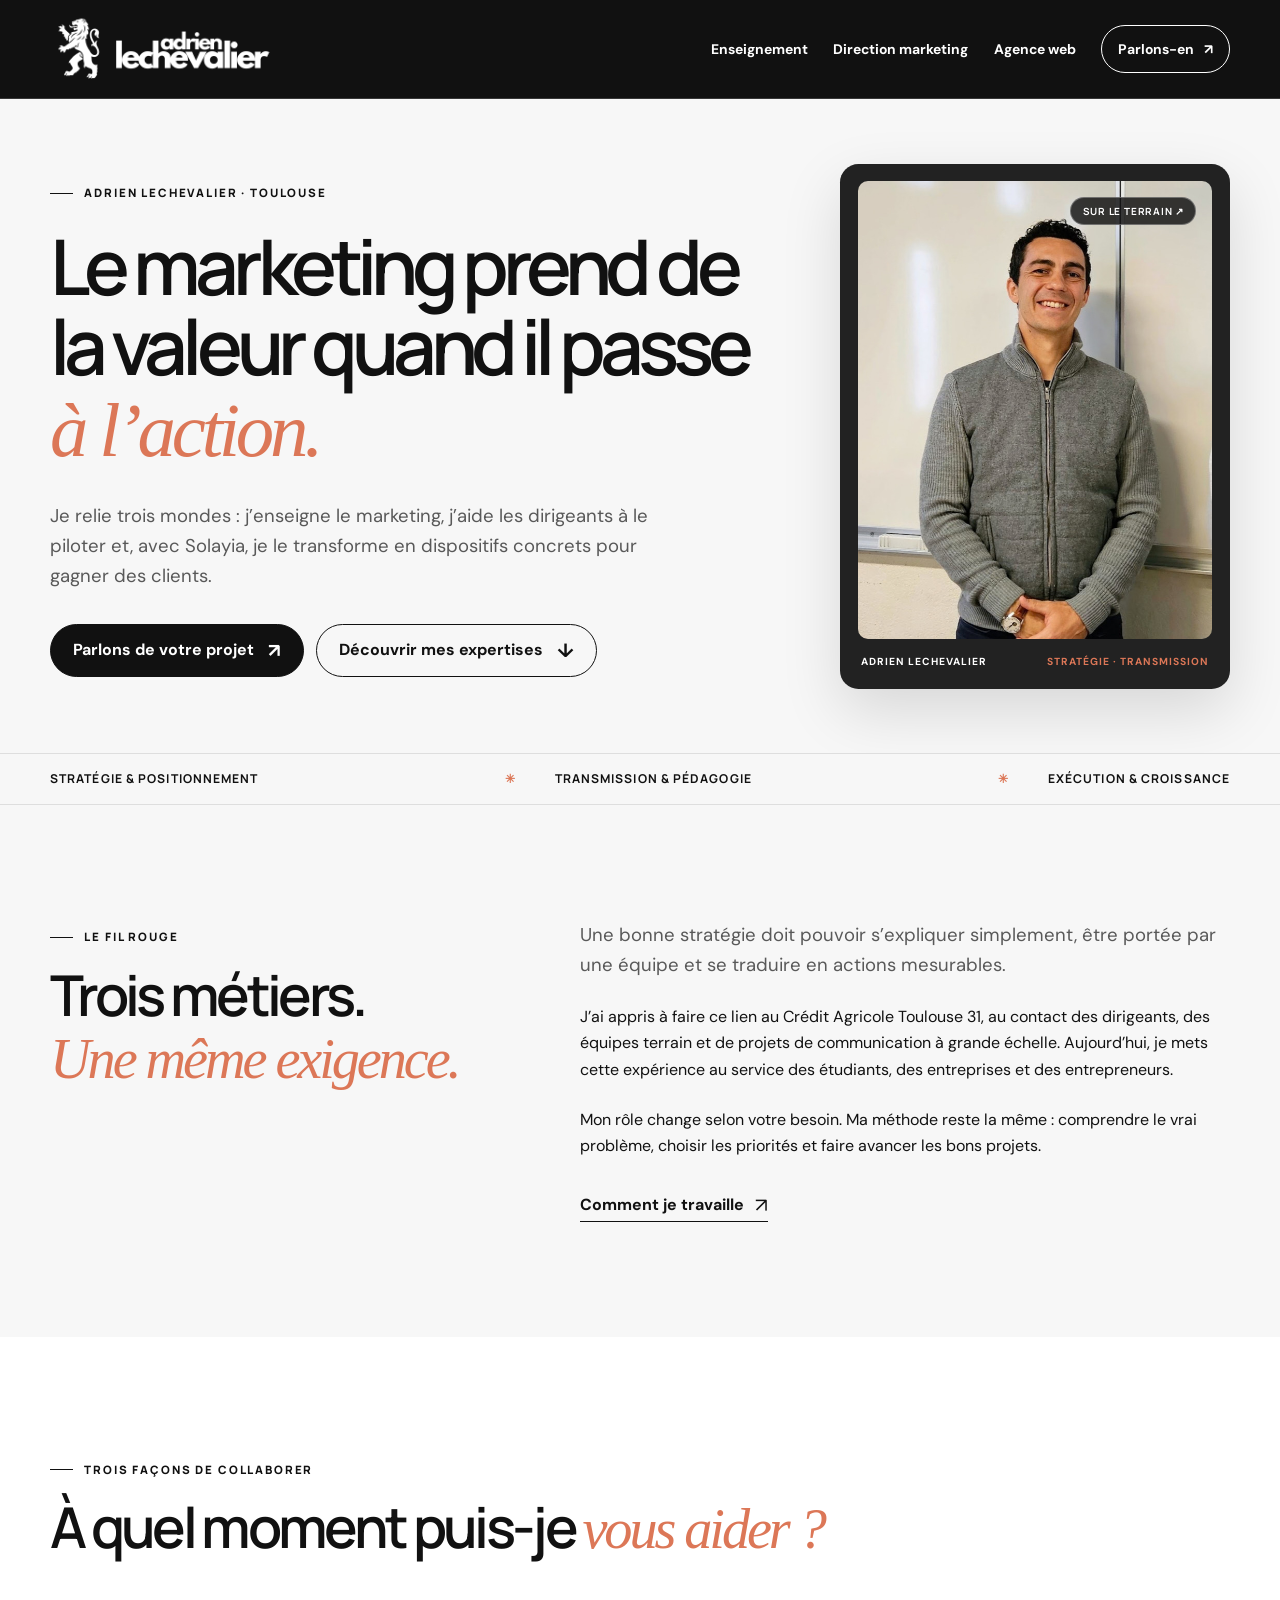
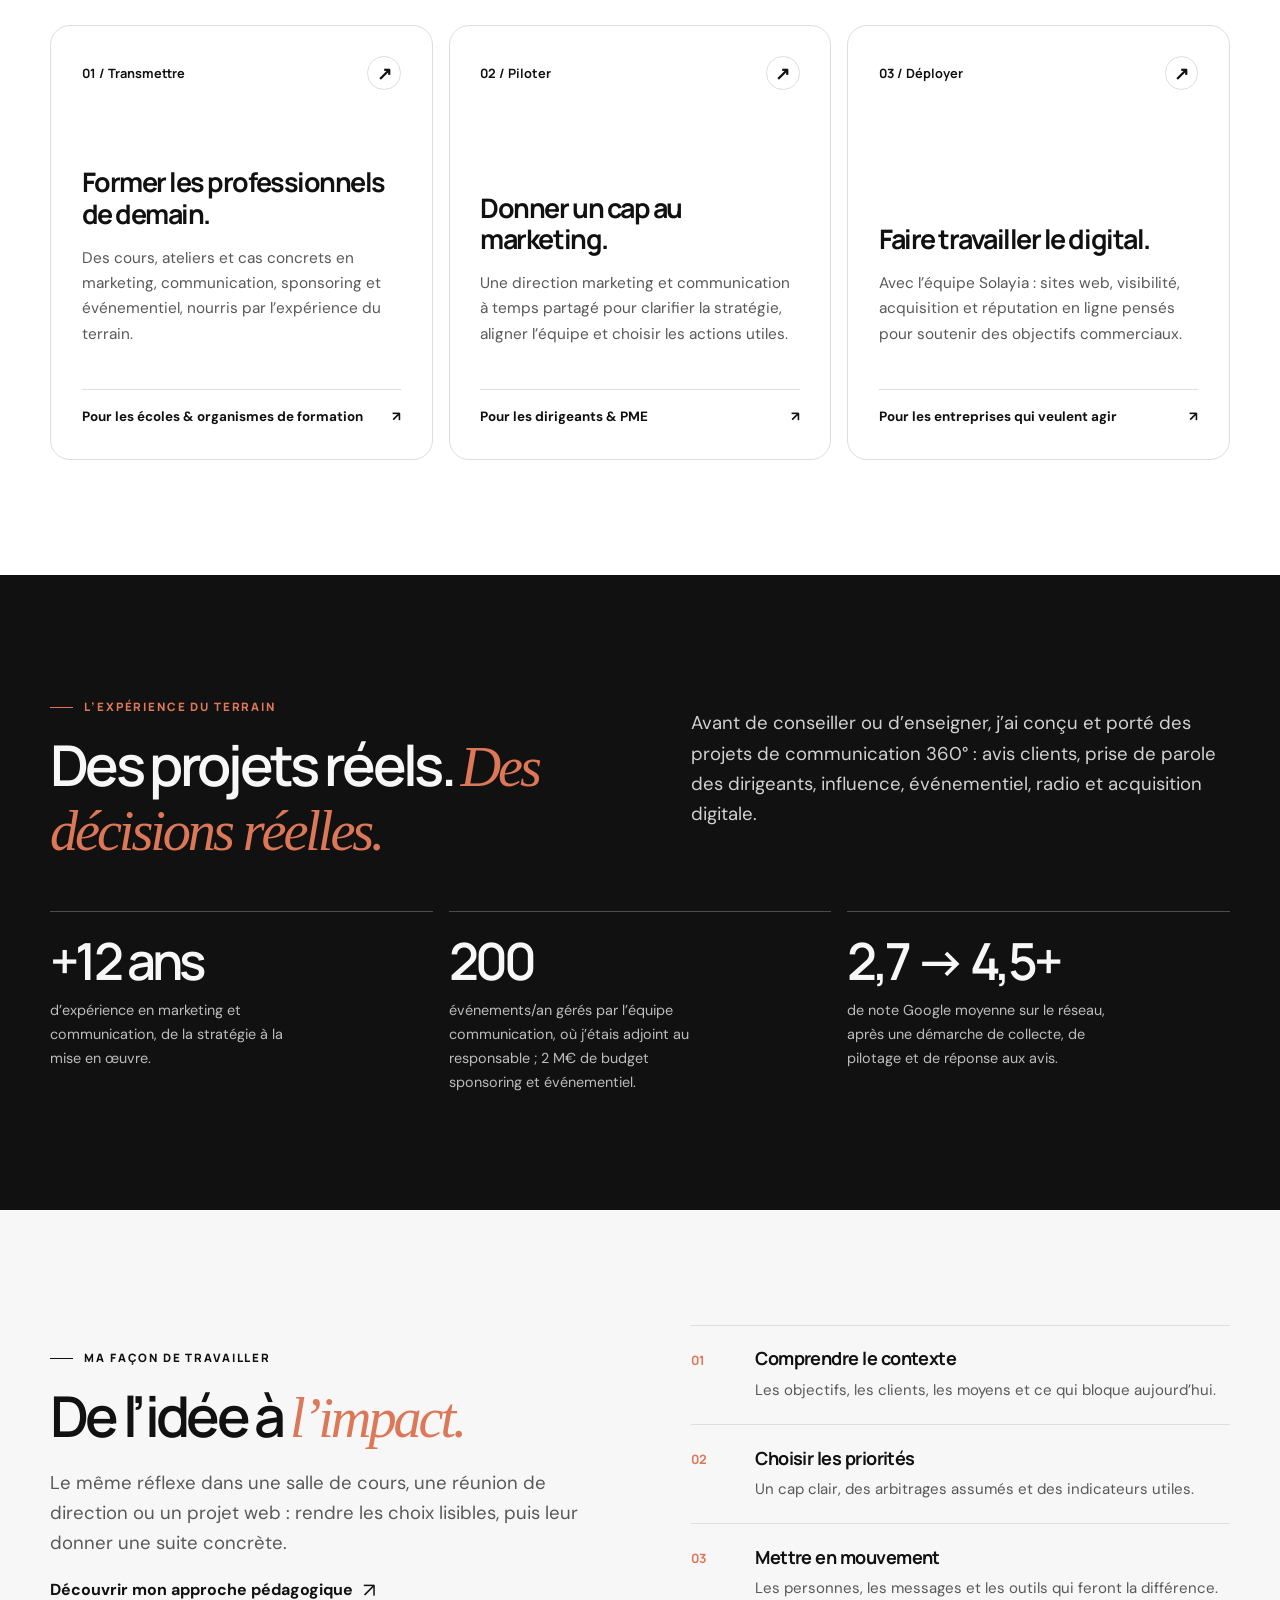
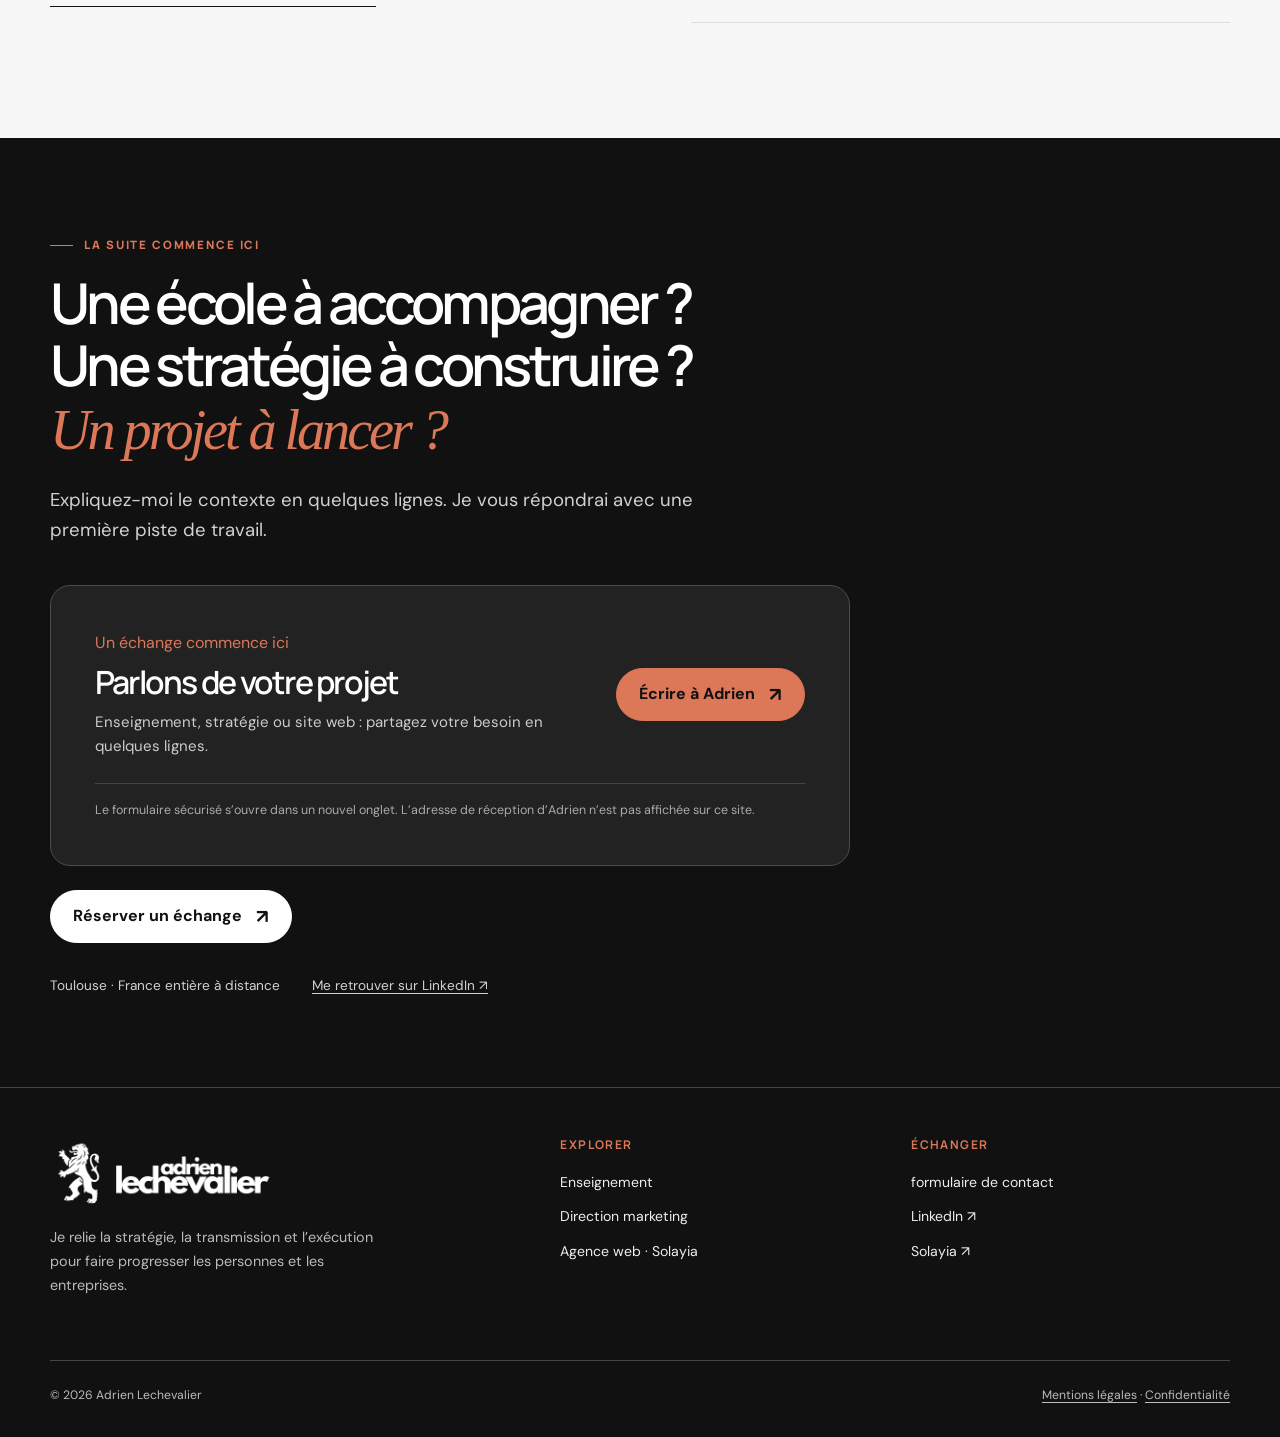
==== commit 72d533b2: "Replace homepage portrait with new photo" ====
--- a/index.html
+++ b/index.html
@@ -12,7 +12,7 @@
   <link rel="icon" type="image/png" href="assets/favicon.png">
   <link rel="preconnect" href="https://fonts.googleapis.com">
   <link rel="preconnect" href="https://fonts.gstatic.com" crossorigin>
-  <link rel="stylesheet" href="styles.css?v=20260929-8">
+  <link rel="stylesheet" href="styles.css?v=20260929-9">
   <script defer src="script.js?v=20260929-4"></script>
   <script type="application/ld+json">{"@context":"https://schema.org","@type":"Person","name":"Adrien Lechevalier","jobTitle":"Enseignant en marketing et directeur marketing externalisé","address":{"@type":"PostalAddress","addressLocality":"Toulouse","addressCountry":"FR"},"worksFor":{"@type":"Organization","name":"Solayia","url":"https://solayia.fr/"},"sameAs":["https://fr.linkedin.com/in/adrien-lechevalier"]}</script>
 </head>
@@ -38,7 +38,7 @@
           <p class="lead">Je relie trois mondes : j’enseigne le marketing, j’aide les dirigeants à le piloter et, avec Solayia, je le transforme en dispositifs concrets pour gagner des clients.</p>
           <div class="button-row"><a class="button" href="#contact">Parlons de votre projet <span class="arrow" aria-hidden="true">↗</span></a><a class="button button--outline" href="#expertises">Découvrir mes expertises <span class="arrow" aria-hidden="true">↓</span></a></div>
         </div>
-        <div class="hero-art"><div class="portrait-frame"><img class="hero-portrait" src="assets/portrait-adrien-lechevalier.webp" alt="Adrien Lechevalier intervenant lors d’une conférence" width="796" height="2048" fetchpriority="high"><span class="portrait-tag">Sur le terrain ↗</span></div><div class="portrait-caption"><span>Adrien Lechevalier</span><span>Stratégie · Transmission</span></div></div>
+        <div class="hero-art"><div class="portrait-frame"><img class="hero-portrait" src="assets/portrait-adrien-lechevalier.jpg" alt="Portrait d’Adrien Lechevalier" width="683" height="884" fetchpriority="high"><span class="portrait-tag">Sur le terrain ↗</span></div><div class="portrait-caption"><span>Adrien Lechevalier</span><span>Stratégie · Transmission</span></div></div>
       </div>
     </section>
     <div class="ticker"><div class="container ticker-inner"><span>Stratégie & positionnement</span><span>Transmission & pédagogie</span><span>Exécution & croissance</span></div></div>
--- a/styles.css
+++ b/styles.css
@@ -93,7 +93,7 @@
 .hero-copy .lead { max-width: 650px; margin: 1.9rem 0 2rem; }
 .hero-art { width: 100%; max-width: 390px; height: 525px; margin: 3rem 0 3rem auto; padding: 1.1rem; display: flex; flex-direction: column; background: #222; color: var(--white); border-radius: 1.15rem; box-shadow: 0 22px 60px rgba(0,0,0,.13); }
 .portrait-frame { position: relative; flex: 1; min-height: 0; overflow: hidden; border-radius: .62rem; background: #57534d; }
-.hero-portrait { width: 100%; height: 100%; object-fit: cover; object-position: 52% 8%; transform: scale(1.22); transform-origin: 52% 18%; }
+.hero-portrait { width: 100%; height: 100%; object-fit: cover; object-position: center; }
 .portrait-tag { position: absolute; top: 1rem; right: 1rem; padding: .4rem .7rem; border: 1px solid rgba(255,255,255,.3); border-radius: 100px; background: rgba(17,17,17,.82); color: #fff; font: 700 .62rem/1.3 var(--heading); letter-spacing: .08em; text-transform: uppercase; }
 .portrait-caption { display: flex; justify-content: space-between; align-items: center; gap: 1rem; padding: 1rem .2rem .1rem; color: var(--white); font-size: .64rem; line-height: 1.4; text-transform: uppercase; letter-spacing: .1em; font-weight: 700; }
 .portrait-caption span:last-child { color: var(--accent); text-align: right; }
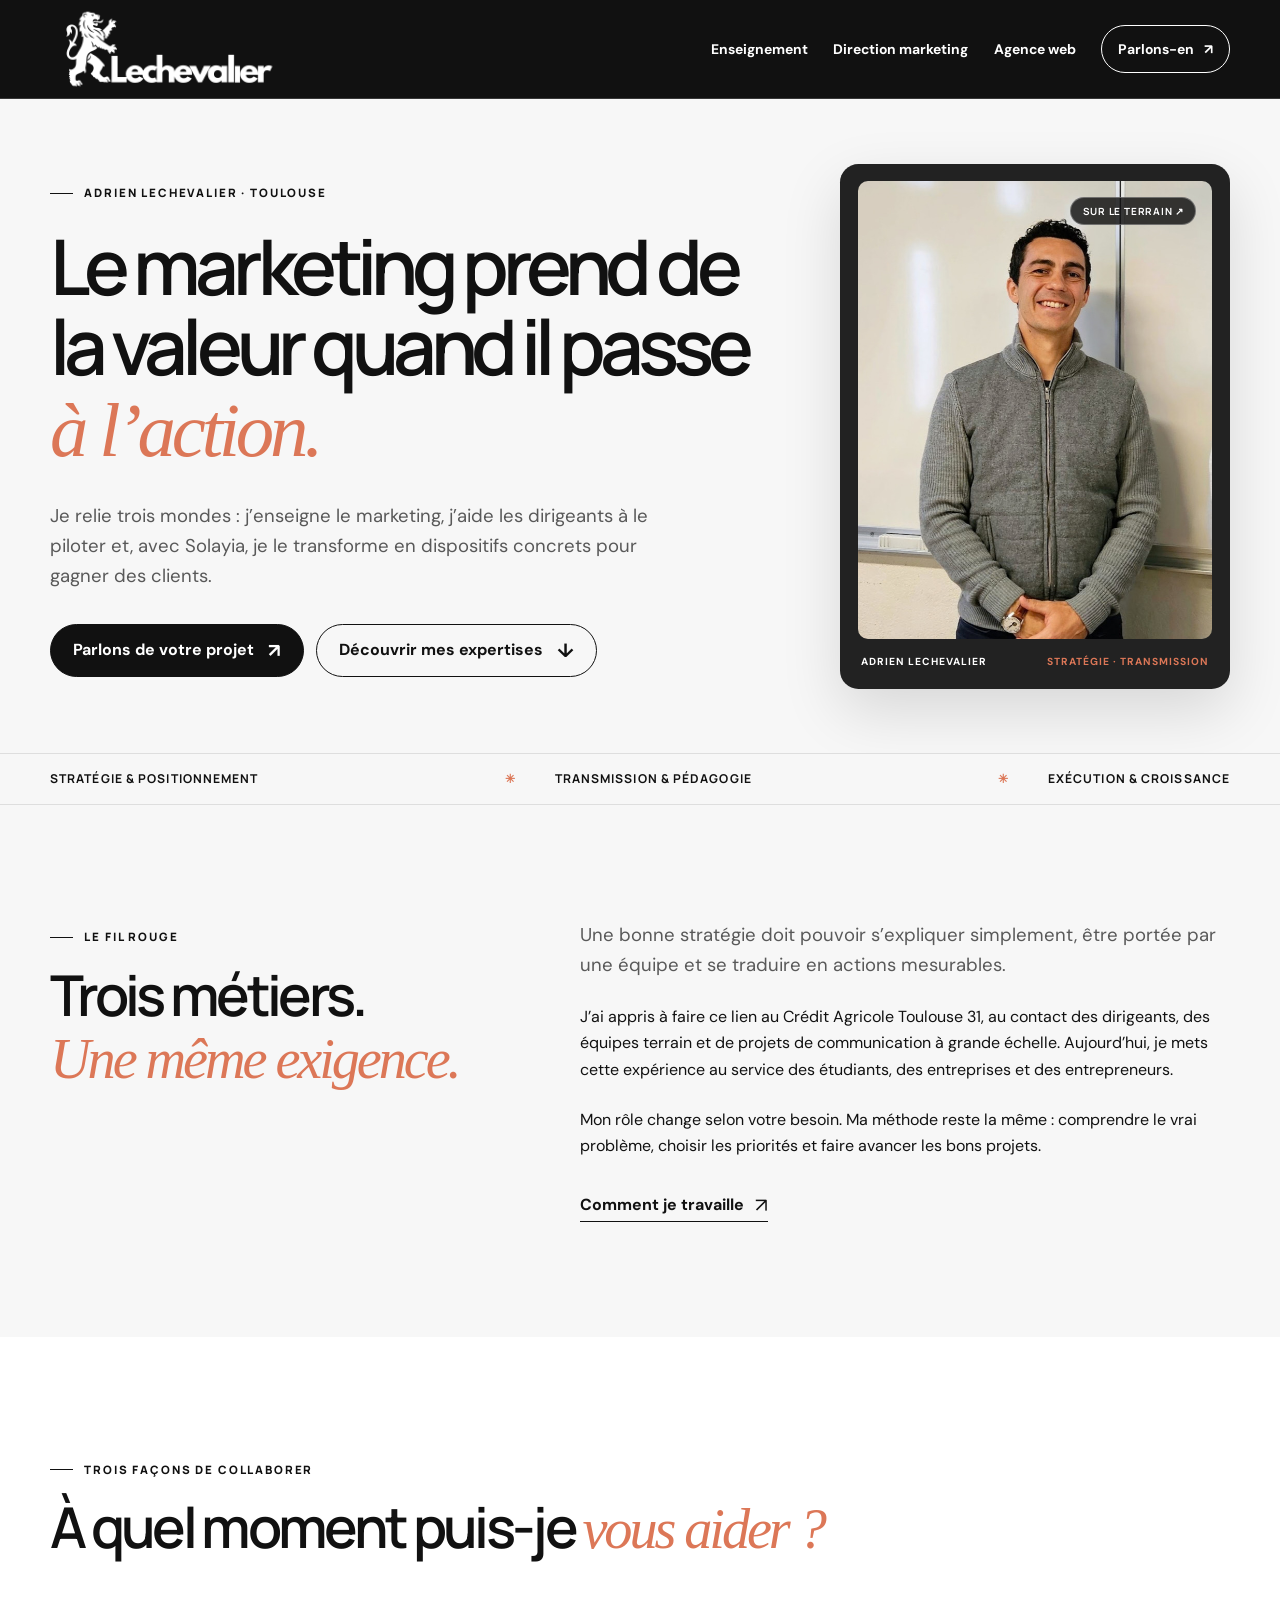
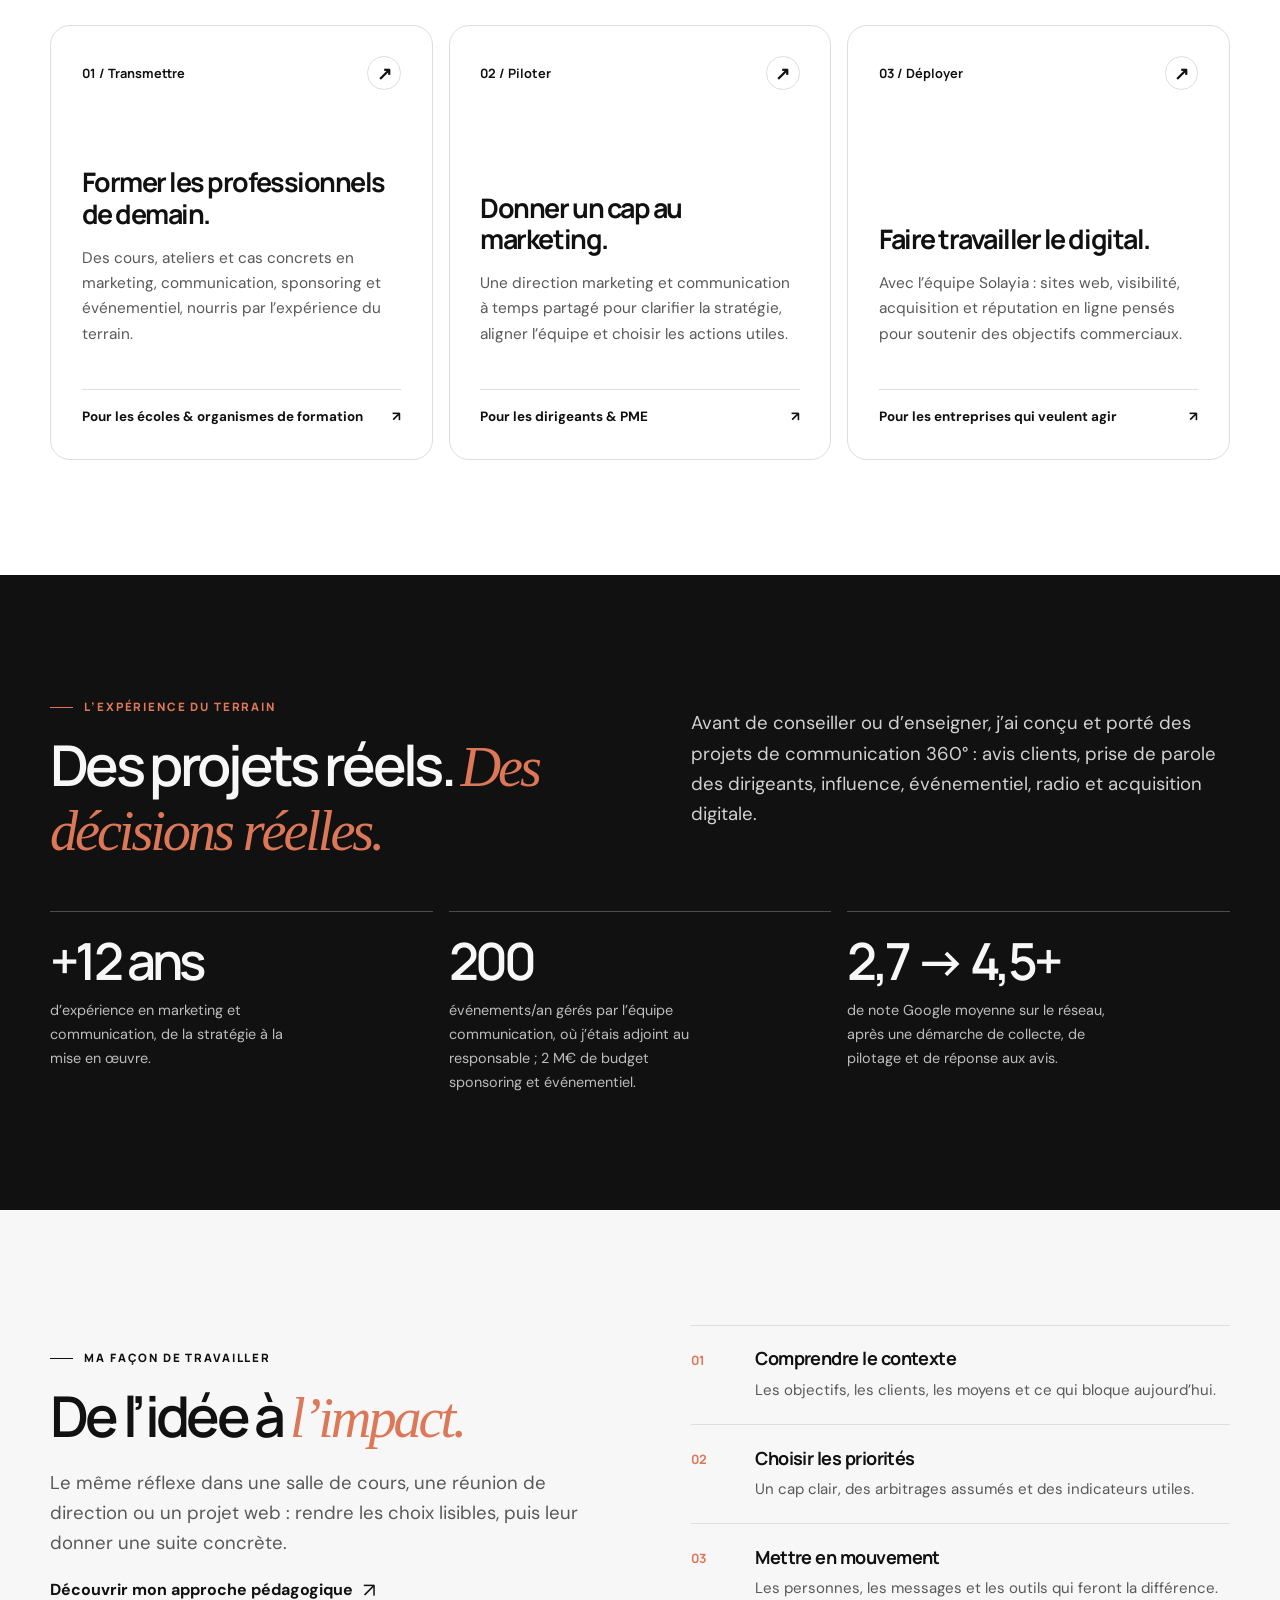
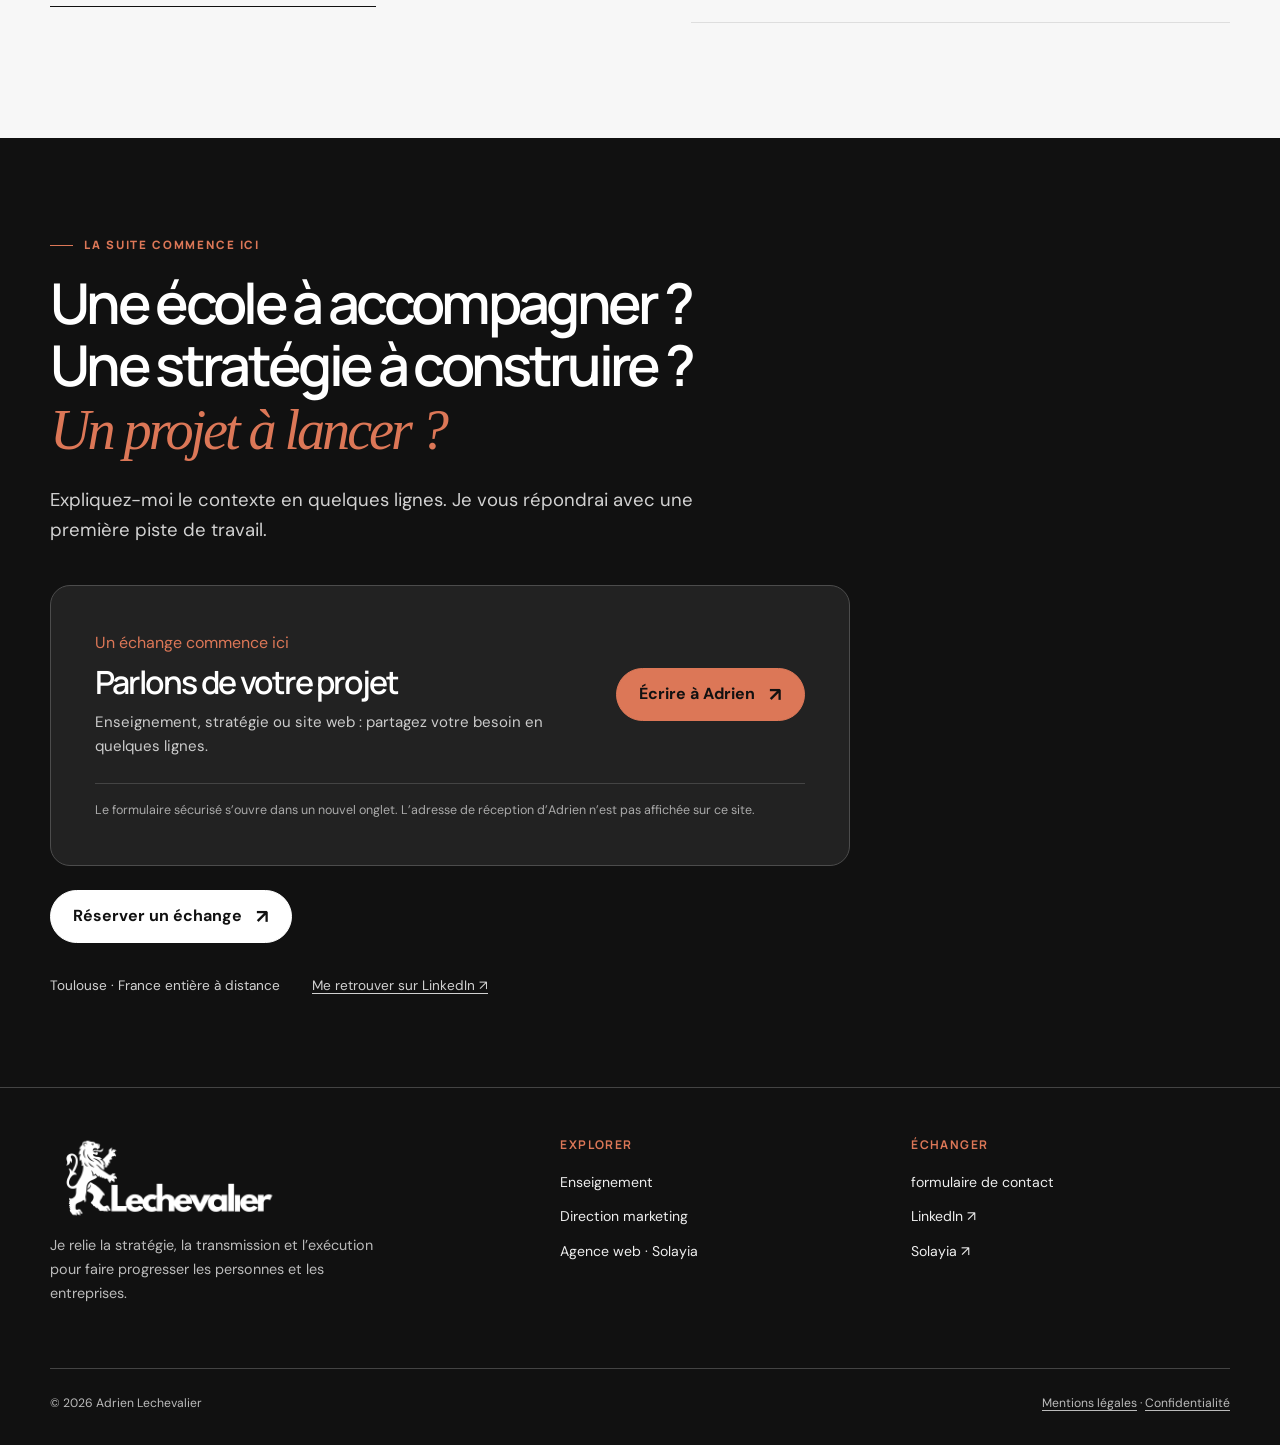
==== commit 270b5caf: "Replace site logo with supplied Lechevalier mark" ====
--- a/index.html
+++ b/index.html
@@ -12,7 +12,7 @@
   <link rel="icon" type="image/png" href="assets/favicon.png">
   <link rel="preconnect" href="https://fonts.googleapis.com">
   <link rel="preconnect" href="https://fonts.gstatic.com" crossorigin>
-  <link rel="stylesheet" href="styles.css?v=20260929-9">
+  <link rel="stylesheet" href="styles.css?v=20260929-10">
   <script defer src="script.js?v=20260929-4"></script>
   <script type="application/ld+json">{"@context":"https://schema.org","@type":"Person","name":"Adrien Lechevalier","jobTitle":"Enseignant en marketing et directeur marketing externalisé","address":{"@type":"PostalAddress","addressLocality":"Toulouse","addressCountry":"FR"},"worksFor":{"@type":"Organization","name":"Solayia","url":"https://solayia.fr/"},"sameAs":["https://fr.linkedin.com/in/adrien-lechevalier"]}</script>
 </head>
@@ -20,7 +20,7 @@
   <a class="skip-link" href="#contenu">Aller au contenu</a>
   <header class="site-header">
     <div class="container nav-wrap">
-      <a class="brand" href="index.html" aria-label="Adrien Lechevalier, accueil"><span class="brand-lockup"><img class="brand-logo" src="assets/logo-menu.png" alt="" width="2000" height="2000"></span></a>
+      <a class="brand" href="index.html" aria-label="Adrien Lechevalier, accueil"><span class="brand-lockup"><img class="brand-logo" src="assets/logo-adrien-2026.png" alt="" width="2000" height="2000"></span></a>
       <nav class="desktop-nav" aria-label="Navigation principale">
         <a href="enseignant.html">Enseignement</a><a href="direction-marketing.html">Direction marketing</a><a href="agence-web.html">Agence web</a><a class="nav-cta" href="#contact">Parlons-en <span aria-hidden="true">↗</span></a>
       </nav>
@@ -71,6 +71,6 @@
 </div><div class="button-row"><a class="button button--light" href="https://calendar.app.google/M3RFtpdJPuUSrRJf7" target="_blank" rel="noopener noreferrer">Réserver un échange <span class="arrow" aria-hidden="true">↗</span></a></div><div class="contact-meta"><span>Toulouse · France entière à distance</span><a href="https://fr.linkedin.com/in/adrien-lechevalier" target="_blank" rel="noopener noreferrer">Me retrouver sur LinkedIn ↗</a></div></div></section>
   </main>
 
-  <footer class="site-footer"><div class="container"><div class="footer-grid"><div class="footer-brand"><span class="footer-lockup"><img class="footer-logo" src="assets/logo-menu.png" alt="Adrien Lechevalier" width="2000" height="2000" loading="lazy"></span><p>Je relie la stratégie, la transmission et l’exécution pour faire progresser les personnes et les entreprises.</p></div><div><h3>Explorer</h3><ul><li><a href="enseignant.html">Enseignement</a></li><li><a href="direction-marketing.html">Direction marketing</a></li><li><a href="agence-web.html">Agence web · Solayia</a></li></ul></div><div><h3>Échanger</h3><ul><li><a href="#contact">formulaire de contact</a></li><li><a href="https://fr.linkedin.com/in/adrien-lechevalier" target="_blank" rel="noopener noreferrer">LinkedIn ↗</a></li><li><a href="https://solayia.fr/" target="_blank" rel="noopener noreferrer">Solayia ↗</a></li></ul></div></div><div class="footer-bottom"><span>© <span data-year>2026</span> Adrien Lechevalier</span><span><a href="mentions-legales.html">Mentions légales</a> · <a href="confidentialite.html">Confidentialité</a></span></div></div></footer>
+  <footer class="site-footer"><div class="container"><div class="footer-grid"><div class="footer-brand"><span class="footer-lockup"><img class="footer-logo" src="assets/logo-adrien-2026.png" alt="Adrien Lechevalier" width="2000" height="2000" loading="lazy"></span><p>Je relie la stratégie, la transmission et l’exécution pour faire progresser les personnes et les entreprises.</p></div><div><h3>Explorer</h3><ul><li><a href="enseignant.html">Enseignement</a></li><li><a href="direction-marketing.html">Direction marketing</a></li><li><a href="agence-web.html">Agence web · Solayia</a></li></ul></div><div><h3>Échanger</h3><ul><li><a href="#contact">formulaire de contact</a></li><li><a href="https://fr.linkedin.com/in/adrien-lechevalier" target="_blank" rel="noopener noreferrer">LinkedIn ↗</a></li><li><a href="https://solayia.fr/" target="_blank" rel="noopener noreferrer">Solayia ↗</a></li></ul></div></div><div class="footer-bottom"><span>© <span data-year>2026</span> Adrien Lechevalier</span><span><a href="mentions-legales.html">Mentions légales</a> · <a href="confidentialite.html">Confidentialité</a></span></div></div></footer>
 </body>
 </html>
--- a/styles.css
+++ b/styles.css
@@ -65,8 +65,8 @@
 .nav-wrap { min-height: 98px; display: flex; align-items: center; justify-content: space-between; gap: 2rem; }
 .brand { display: flex; align-items: center; gap: .8rem; text-decoration: none; flex-shrink: 0; }
 .brand-lockup, .footer-lockup { position: relative; display: block; overflow: hidden; }
-.brand-lockup { width: 230px; height: 76px; }
-.brand-logo, .footer-logo { position: absolute; display: block; max-width: none; top: calc(50% + 6px); left: 50%; transform: translate(-50%, -50%); }
+.brand-lockup { width: 230px; height: 84px; }
+.brand-logo, .footer-logo { position: absolute; display: block; max-width: none; top: calc(50% + 3px); left: 50%; transform: translate(-50%, -50%); }
 .brand-logo { width: 240px; height: 240px; }
 .desktop-nav { display: flex; align-items: center; gap: clamp(1rem, 2vw, 2.3rem); }
 .desktop-nav a, .mobile-nav a { font-size: .87rem; font-weight: 700; text-decoration: none; }
@@ -197,7 +197,7 @@
 .site-footer { padding: 3rem 0 2rem; background: var(--ink); color: #eee; border-top: 1px solid #444; }
 .footer-grid { display: grid; grid-template-columns: 1.5fr 1fr 1fr; gap: 2rem; padding-bottom: 3rem; }
 .footer-brand { max-width: 340px; }
-.footer-lockup { width: 230px; height: 76px; }
+.footer-lockup { width: 230px; height: 84px; }
 .footer-logo { width: 240px; height: 240px; }
 .footer-brand p { color: #bbb; font-size: .9rem; }
 .footer-grid h3 { margin: 0 0 1rem; font: 700 .75rem var(--heading); text-transform: uppercase; letter-spacing: .12em; color: var(--accent); }
@@ -219,14 +219,14 @@
 @media (max-width: 1050px) {
   .desktop-nav { gap: 1rem; }
   .desktop-nav a { font-size: .77rem; }
-  .brand-lockup { width: 208px; height: 70px; }
+  .brand-lockup { width: 208px; height: 76px; }
   .brand-logo { width: 218px; height: 218px; }
   .hero-grid { grid-template-columns: minmax(0, 1.2fr) minmax(310px, .8fr); }
   .work-card { min-height: 440px; }
 }
 @media (max-width: 840px) {
   .nav-wrap { min-height: 88px; }
-  .brand-lockup { width: 192px; height: 64px; }
+  .brand-lockup { width: 192px; height: 70px; }
   .brand-logo { width: 202px; height: 202px; }
   .desktop-nav { display: none; }
   .menu-toggle { display: flex; }
